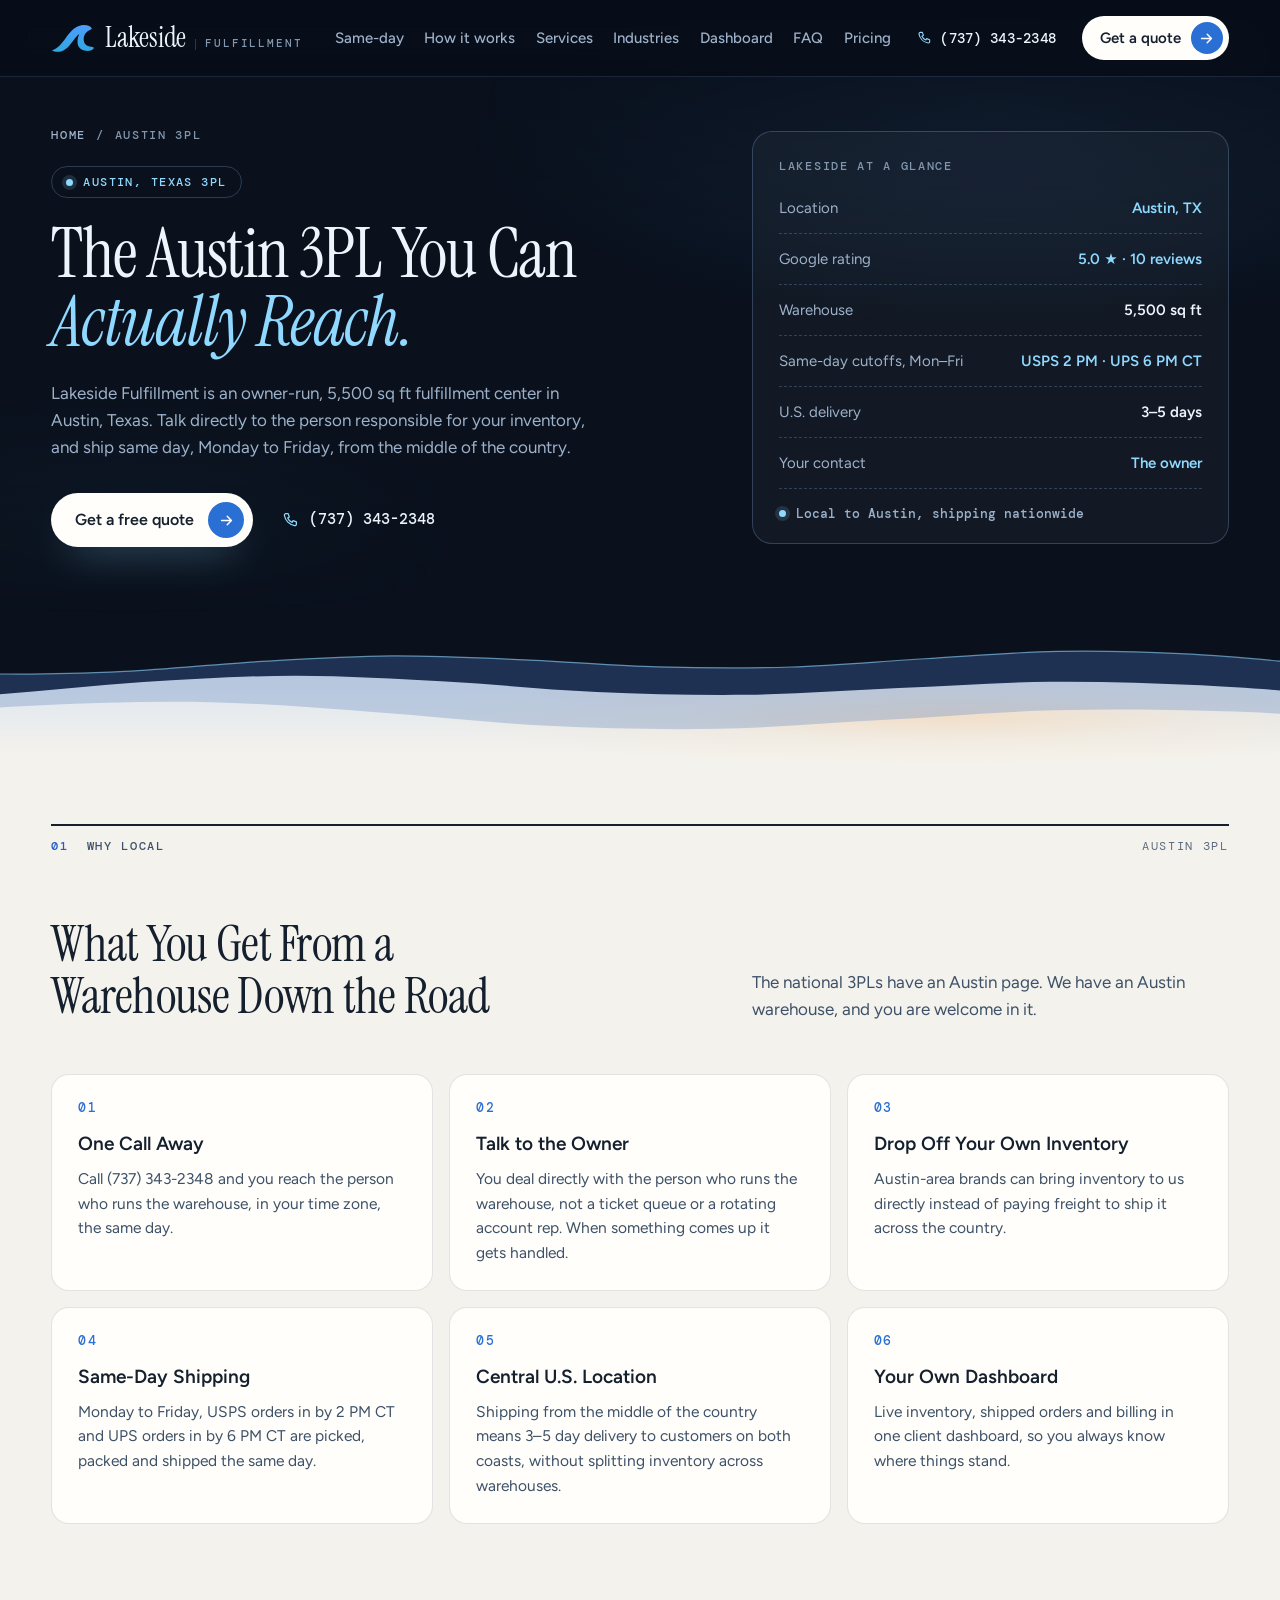
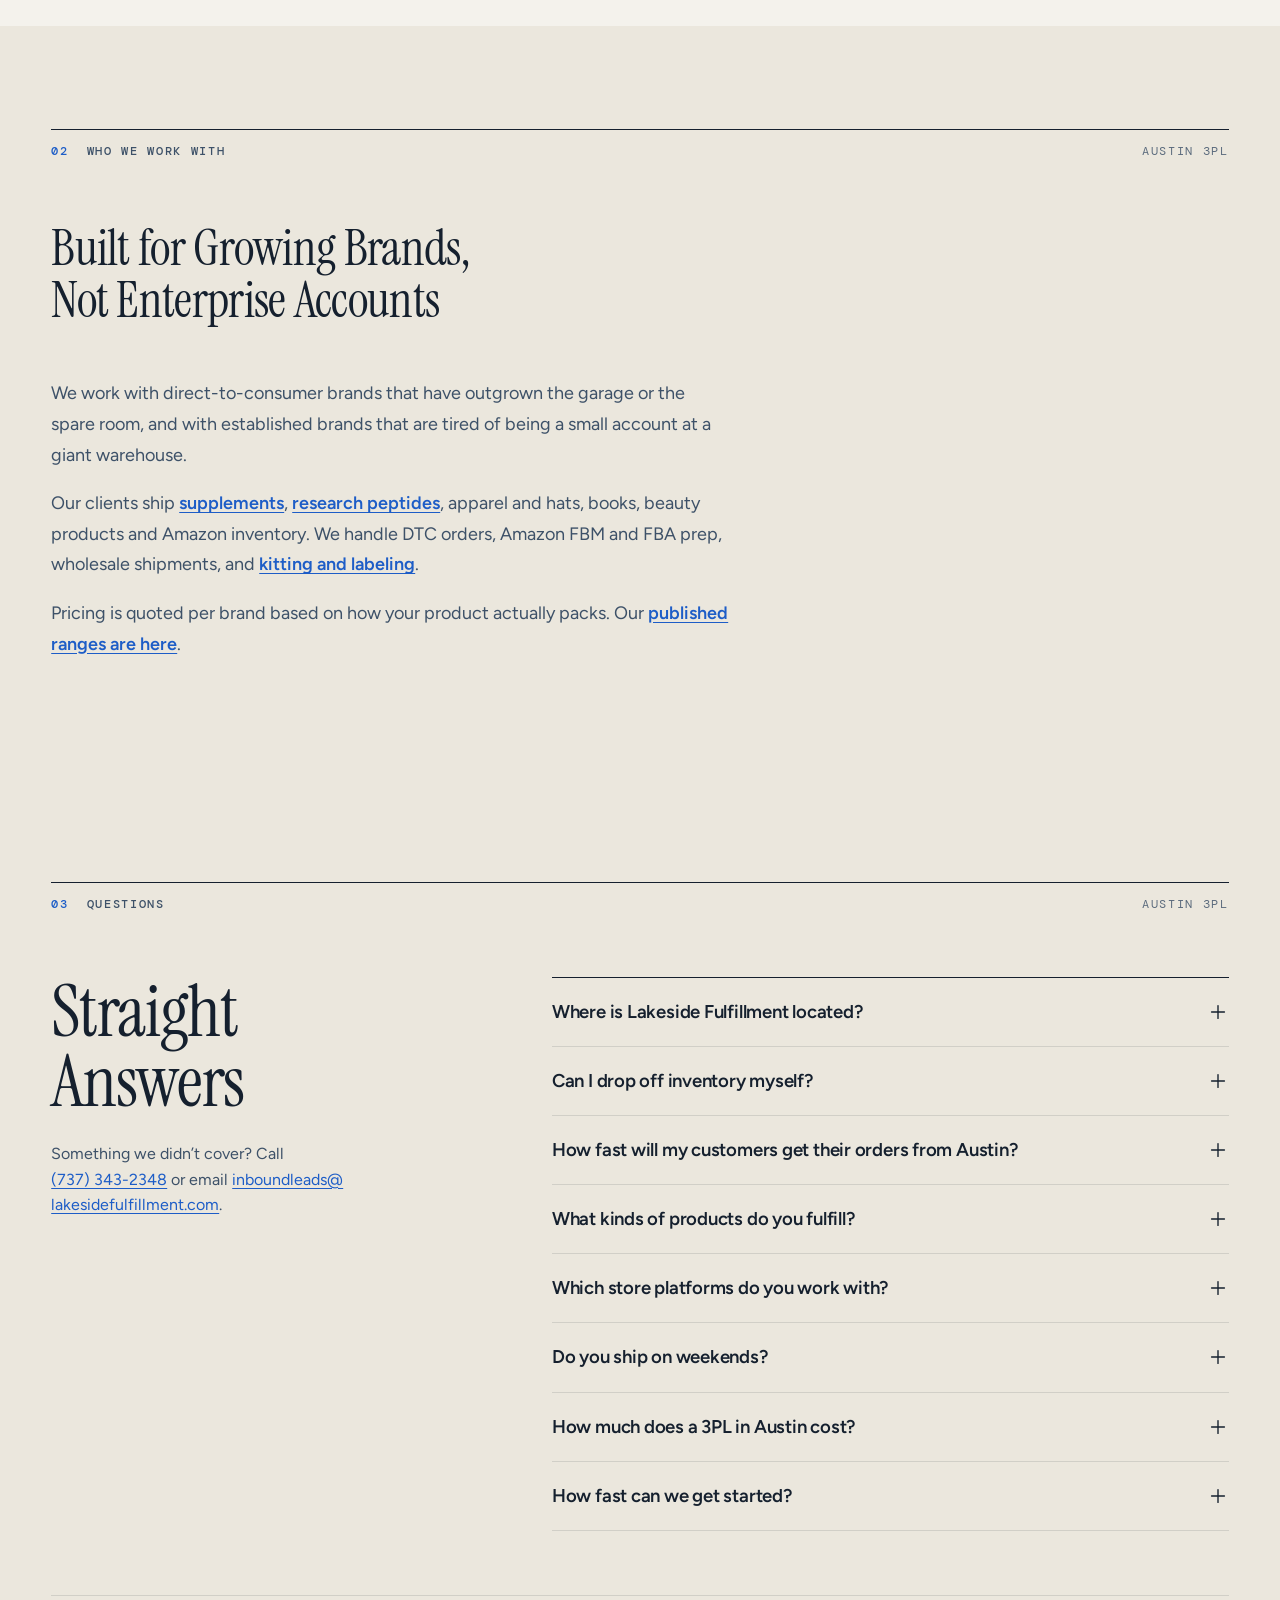
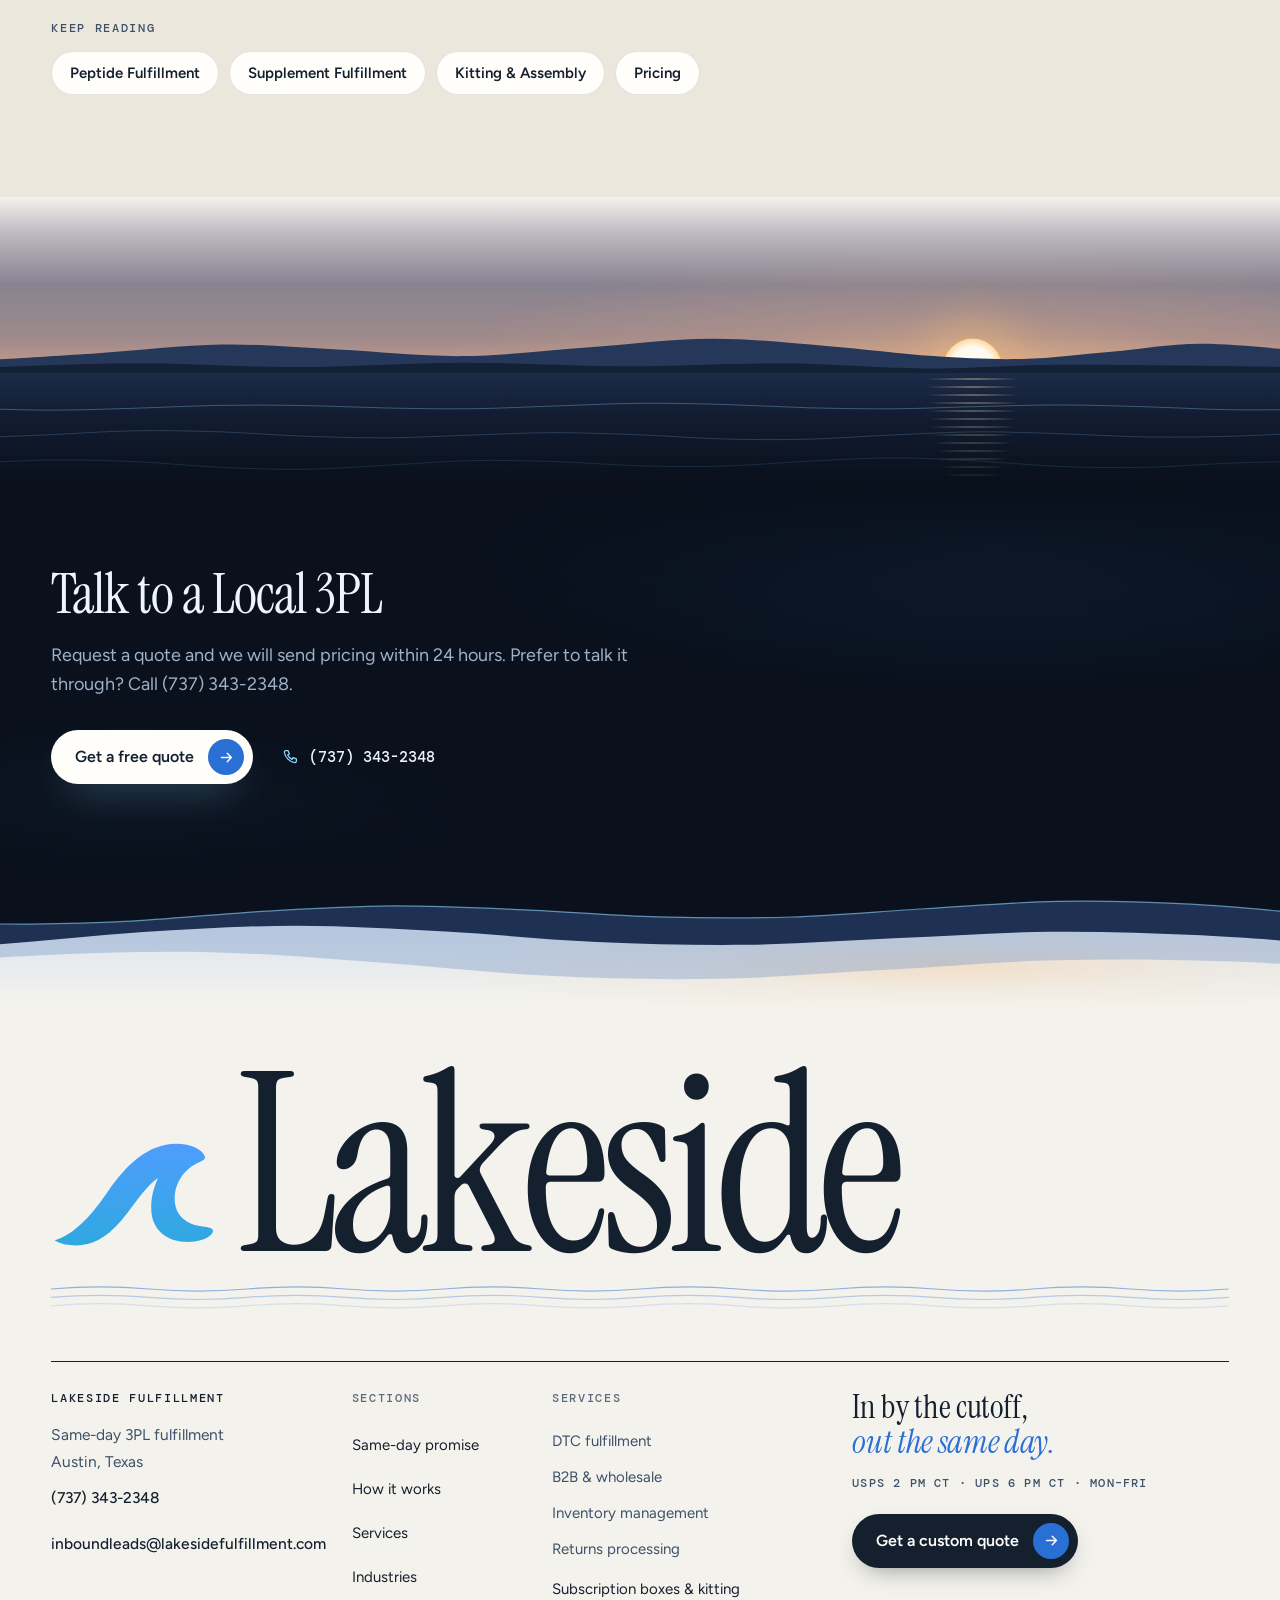
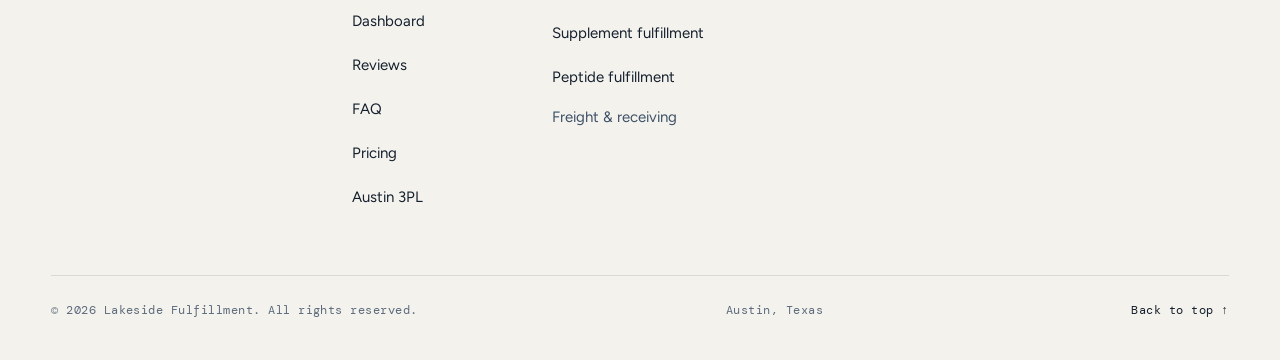
==== austin-3pl/index.html @ 2d2ac191 "Copy: answer-first FAQs, entity sentences and three truth fixes Homepage (neutral): - hero lede name" ====
<!DOCTYPE html>
<html lang="en" class="on-night">
<head>
<meta charset="utf-8">
<meta name="viewport" content="width=device-width, initial-scale=1, viewport-fit=cover">
<title>Austin 3PL & Fulfillment Center | Lakeside Fulfillment, Austin TX</title>
<meta name="description" content="Lakeside Fulfillment is an owner-run 3PL and fulfillment center in Austin, Texas. Same-day shipping, 3-5 day U.S. delivery, and a direct line to the person running your account.">
<link rel="canonical" href="https://lakesidefulfillment.com/austin-3pl/">
<meta name="theme-color" content="#0a111d">
<link rel="icon" type="image/png" sizes="64x64" href="/assets/lakeside-wave-64.png">
<link rel="icon" type="image/png" sizes="192x192" href="/assets/lakeside-wave-192.png">
<link rel="apple-touch-icon" href="/assets/lakeside-wave-192.png">
<meta property="og:type" content="website">
<meta property="og:site_name" content="Lakeside Fulfillment">
<meta property="og:title" content="Austin 3PL & Fulfillment Center | Lakeside Fulfillment, Austin TX">
<meta property="og:description" content="Lakeside Fulfillment is an owner-run 3PL and fulfillment center in Austin, Texas. Same-day shipping, 3-5 day U.S. delivery, and a direct line to the person running your account.">
<meta property="og:url" content="https://lakesidefulfillment.com/austin-3pl/">
<meta property="og:image" content="https://lakesidefulfillment.com/assets/lakeside-wave-512.png">
<script type="application/ld+json">[{"@context": "https://schema.org", "@type": "Service", "name": "The Austin 3PL You Can Actually Reach.", "serviceType": "Third-party logistics and e-commerce order fulfillment", "description": "Lakeside Fulfillment is an owner-run 3PL and fulfillment center in Austin, Texas. Same-day shipping, 3-5 day U.S. delivery, and a direct line to the person running your account.", "url": "https://lakesidefulfillment.com/austin-3pl/", "areaServed": {"@type": "Country", "name": "United States"}, "provider": {"@type": "Organization", "name": "Lakeside Fulfillment", "url": "https://lakesidefulfillment.com/", "telephone": "+1-737-343-2348", "address": {"@type": "PostalAddress", "streetAddress": "3100 Scott Dr, STE 201", "addressLocality": "Austin", "addressRegion": "TX", "postalCode": "78734", "addressCountry": "US"}}}, {"@context": "https://schema.org", "@type": "FAQPage", "mainEntity": [{"@type": "Question", "name": "Where is Lakeside Fulfillment located?", "acceptedAnswer": {"@type": "Answer", "text": "Our fulfillment center is at 3100 Scott Dr, STE 201, Austin, TX 78734. Call (737) 343-2348 or request a quote to get started."}}, {"@type": "Question", "name": "Can I drop off inventory myself?", "acceptedAnswer": {"@type": "Answer", "text": "Yes. Local brands can deliver inventory directly to the warehouse by appointment."}}, {"@type": "Question", "name": "How fast will my customers get their orders from Austin?", "acceptedAnswer": {"@type": "Answer", "text": "Most U.S. addresses receive them in 3 to 5 days. Orders ship the same day, Monday to Friday, when they are in by the carrier cutoff: 2 PM CT for USPS, 6 PM CT for UPS. Later and weekend orders ship the next business day."}}, {"@type": "Question", "name": "What kinds of products do you fulfill?", "acceptedAnswer": {"@type": "Answer", "text": "Supplements, research peptides, apparel and accessories, books, beauty and personal care, pet products, home goods and more."}}, {"@type": "Question", "name": "Which store platforms do you work with?", "acceptedAnswer": {"@type": "Answer", "text": "Orders reach us through ShipStation, which connects to Shopify, WooCommerce and most other carts."}}, {"@type": "Question", "name": "Do you ship on weekends?", "acceptedAnswer": {"@type": "Answer", "text": "No. We ship Monday to Friday. Orders placed on Saturday or Sunday ship the next business day."}}, {"@type": "Question", "name": "How much does a 3PL in Austin cost?", "acceptedAnswer": {"@type": "Answer", "text": "Pick and pack at Lakeside starts at $1.50 per order and storage is $45.00 per pallet per month. Where you land depends on the size and weight of your product. Our pick-and-pack, storage and receiving ranges are published on the pricing page."}}, {"@type": "Question", "name": "How fast can we get started?", "acceptedAnswer": {"@type": "Answer", "text": "Request a quote and we will send pricing within 24 hours, with no commitment. Onboarding can be done in as little as two weeks."}}]}, {"@context": "https://schema.org", "@type": "BreadcrumbList", "itemListElement": [{"@type": "ListItem", "position": 1, "name": "Home", "item": "https://lakesidefulfillment.com/"}, {"@type": "ListItem", "position": 2, "name": "Austin 3PL", "item": "https://lakesidefulfillment.com/austin-3pl/"}]}]</script>
<!-- Google tag (gtag.js): GA4 G-BYE6PHLJ33 (Nick, 11-12), on every page -->
<script async src="https://www.googletagmanager.com/gtag/js?id=G-BYE6PHLJ33"></script>
<script>
  window.dataLayer = window.dataLayer || [];
  function gtag(){dataLayer.push(arguments);}
  gtag('js', new Date());
  gtag('config', 'G-BYE6PHLJ33');
</script>
<link rel="preconnect" href="https://fonts.googleapis.com">
<link rel="preconnect" href="https://fonts.gstatic.com" crossorigin>
<link rel="stylesheet" href="https://fonts.googleapis.com/css2?family=DM+Mono:wght@400;500&family=Figtree:wght@400;500;600;700&family=Instrument+Serif:ital@0;1&display=swap">
<link rel="stylesheet" href="/assets/site.css">
</head>
<body class="subpage lp">
<a class="skip" href="#main">Skip to content</a>

<svg class="sprite" aria-hidden="true" focusable="false" width="0" height="0">
  <defs>
    <linearGradient id="wave-g" x1="0" y1="0" x2="0" y2="1"><stop offset="0" stop-color="#4f9dfd"/><stop offset="1" stop-color="#2fa8e0"/></linearGradient>
    <symbol id="wave" viewBox="72 134 370 242"><path fill="url(#wave-g)" d="M80 357C128 342 166 296 200 246C242 186 288 143 350 142C385 142 408 155 414 170C416 176 410 180 402 183C372 195 348 225 347 262C346 300 372 322 410 326C425 328 434 330 432 338C426 352 398 362 368 360C325 357 296 330 295 288C294 262 300 240 310 218C292 230 272 255 250 285C215 333 180 368 128 368C108 368 92 364 80 357Z"/></symbol>
    <symbol id="i-arrow" viewBox="0 0 24 24"><path d="M5 12h14M13 6l6 6-6 6"/></symbol>
    <symbol id="i-ext" viewBox="0 0 24 24"><path d="M7 17 17 7M9 7h8v8"/></symbol>
    <symbol id="i-phone" viewBox="0 0 24 24"><path d="M6.5 3.5h3l1.6 4.4-2.2 1.4a11 11 0 0 0 5.8 5.8l1.4-2.2 4.4 1.6v3a2 2 0 0 1-2.2 2A16.5 16.5 0 0 1 4.5 5.7a2 2 0 0 1 2-2.2z"/></symbol>
    <symbol id="i-mail" viewBox="0 0 24 24"><rect x="3.5" y="5.5" width="17" height="13" rx="2"/><path d="m4 7 8 6 8-6"/></symbol>
    <symbol id="i-check" viewBox="0 0 24 24"><path d="m5 12.5 4.2 4.2L19 7"/></symbol>
    <symbol id="i-plus" viewBox="0 0 24 24"><path d="M12 5v14M5 12h14"/></symbol>
    <symbol id="i-menu" viewBox="0 0 24 24"><path d="M4 9h16M4 15h16"/></symbol>
    <symbol id="i-close" viewBox="0 0 24 24"><path d="M6 6l12 12M18 6 6 18"/></symbol>
    <symbol id="i-receive" viewBox="0 0 32 32"><path d="M16 4v13M11 12l5 5 5-5M5 17v9h22v-9M5 21h6l1.5 2h7l1.5-2h6"/></symbol>
    <symbol id="i-store" viewBox="0 0 32 32"><path d="M5 4v24M27 4v24M5 11h22M5 19h22M5 27h22M8 7h6v4H8zM17 14h7v5h-7zM9 22h5v5H9z"/></symbol>
    <symbol id="i-pack" viewBox="0 0 32 32"><path d="M4 10 16 5l12 5-12 5zM4 10v12l12 6 12-6V10M16 15v13M10 7.5l12 5v4"/></symbol>
    <symbol id="i-truck" viewBox="0 0 32 32"><path d="M3 8h16v14H3zM19 12h5l4 5v5h-9M7 25.5a2.5 2.5 0 1 0 0-.01M22 25.5a2.5 2.5 0 1 0 0-.01"/></symbol>
    <symbol id="i-track" viewBox="0 0 32 32"><path d="M4 5v22h24M8 20l5-6 4 4 7-9"/><circle cx="24" cy="9" r="1.6"/></symbol>
    <symbol id="c-bottle" viewBox="0 0 24 24"><path d="M7.5 2.5h9v3.5h-9zM6.5 6h11v13.5a2 2 0 0 1-2 2h-7a2 2 0 0 1-2-2zM6.5 10.5h11v6h-11"/></symbol>
    <symbol id="c-beauty" viewBox="0 0 24 24"><path d="M10.5 2.5h3v4h-3zM9 6.5h6l1 3v10.5a1.5 1.5 0 0 1-1.5 1.5h-5A1.5 1.5 0 0 1 8 20V9.5zM8 13h8"/></symbol>
    <symbol id="c-food" viewBox="0 0 24 24"><path d="M6 6h12l-1.4 14a1.5 1.5 0 0 1-1.5 1.4H8.9a1.5 1.5 0 0 1-1.5-1.4zM6.4 10h11.2M9 2.5c0 1.2 1 1.3 1 2.5M13 2.5c0 1.2 1 1.3 1 2.5"/></symbol>
    <symbol id="c-apparel" viewBox="0 0 24 24"><path d="M9 3.5 3.5 6.5l2 4 2.5-1.2V20.5h8V9.3l2.5 1.2 2-4L15 3.5a3 3 0 0 1-6 0z"/></symbol>
    <symbol id="c-pet" viewBox="0 0 24 24"><path d="M8 16.5c0-2.4 1.8-4.5 4-4.5s4 2.1 4 4.5-1.8 4-4 4-4-1.6-4-4z"/><circle cx="5.5" cy="11" r="1.8"/><circle cx="9.2" cy="6.5" r="1.8"/><circle cx="14.8" cy="6.5" r="1.8"/><circle cx="18.5" cy="11" r="1.8"/></symbol>
    <symbol id="c-other" viewBox="0 0 24 24"><path d="m12 3 8.5 4.5v9L12 21l-8.5-4.5v-9zM3.5 7.5 12 12l8.5-4.5M12 12v9"/></symbol>
    <symbol id="i-snow" viewBox="0 0 24 24"><path d="M12 3v18M4.2 7.5l15.6 9M4.2 16.5l15.6-9M9.5 4.5 12 6l2.5-1.5M9.5 19.5 12 18l2.5 1.5"/></symbol>
  </defs>
</svg>

<header class="hdr" id="hdr">
  <div class="wrap hdr-in">
    <a class="brand" href="/" aria-label="Lakeside Fulfillment — home">
      <svg class="mark" width="44" height="29" aria-hidden="true"><use href="#wave"/></svg>
      <span class="wm"><span class="wm-1">Lakeside</span><span class="wm-2">Fulfillment</span></span>
    </a>
    <nav class="nav" aria-label="Primary">
      <ul>
        <li><a href="/#promise">Same-day</a></li>
        <li><a href="/#how">How it works</a></li>
        <li><a href="/#services">Services</a></li>
        <li><a href="/#industries">Industries</a></li>
        <li><a href="/#visibility">Dashboard</a></li>
        <li><a href="/#faq">FAQ</a></li>
        <li><a href="/pricing/">Pricing</a></li>
      </ul>
    </nav>
    <a class="hdr-tel" href="tel:+17373432348"><svg class="ic" aria-hidden="true"><use href="#i-phone"/></svg>(737) 343-2348</a>
    <a class="btn btn-ink btn-sm hdr-cta" href="/quote/?from=austin-3pl">Get a quote<span class="chip" aria-hidden="true"><svg class="ic"><use href="#i-arrow"/></svg></span></a>
    <a class="menu-btn" id="menu-btn" href="#site-map" aria-controls="sheet" aria-expanded="false"><span>Menu</span><svg class="ic" aria-hidden="true"><use href="#i-menu"/></svg></a>
  </div>
</header>

<div class="sheet" id="sheet" role="dialog" aria-modal="true" aria-label="Site menu" hidden>
  <div class="sheet-top">
    <a class="brand" href="/" data-close><svg class="mark" width="44" height="29" aria-hidden="true"><use href="#wave"/></svg><span class="wm"><span class="wm-1">Lakeside</span><span class="wm-2">Fulfillment</span></span></a>
    <button class="sheet-x" type="button" data-close aria-label="Close menu"><svg class="ic" aria-hidden="true"><use href="#i-close"/></svg></button>
  </div>
  <nav aria-label="Menu">
  <ol class="sheet-nav">
    <li style="--i:0"><a href="/#promise" data-close><span>01</span>Same-day promise</a></li>
    <li style="--i:1"><a href="/#how" data-close><span>02</span>How it works</a></li>
    <li style="--i:2"><a href="/#services" data-close><span>03</span>Services</a></li>
    <li style="--i:3"><a href="/#industries" data-close><span>04</span>Industries</a></li>
    <li style="--i:4"><a href="/#visibility" data-close><span>05</span>Dashboard</a></li>
    <li style="--i:5"><a href="/#reviews" data-close><span>06</span>Reviews</a></li>
    <li style="--i:6"><a href="/#faq" data-close><span>07</span>FAQ</a></li>
    <li style="--i:7"><a href="/pricing/" data-close><span>08</span>Pricing</a></li>
  </ol>
  </nav>
  <div class="sheet-foot">
    <a class="btn btn-ink btn-block" href="/quote/?from=austin-3pl" data-close>Get a custom quote<span class="chip" aria-hidden="true"><svg class="ic"><use href="#i-arrow"/></svg></span></a>
    <div class="sheet-contact">
      <a href="tel:+17373432348"><svg class="ic" aria-hidden="true"><use href="#i-phone"/></svg>(737) 343-2348</a>
      <a href="mailto:inboundleads@lakesidefulfillment.com"><svg class="ic" aria-hidden="true"><use href="#i-mail"/></svg><span>inboundleads@<wbr>lakesidefulfillment.com</span></a>
    </div>
    <p class="mono-s">Same-day 3PL · Austin, Texas</p>
  </div>
</div>

<main id="main">

<section class="night lp-hero" aria-labelledby="lp-h">
  <div class="wrap lp-hero-in">
    <div class="lp-hero-copy">
      <nav class="lp-crumbs" aria-label="Breadcrumb"><a href="/">Home</a><span aria-hidden="true">/</span><span aria-current="page">Austin 3PL</span></nav>
      <p class="lp-badge">Austin, Texas 3PL</p>
      <h1 id="lp-h" class="display lp-h">The Austin 3PL You Can<br><em>Actually Reach.</em></h1>
      <p class="lp-sub">Lakeside Fulfillment is an owner-run, 5,500 sq ft fulfillment center in Austin, Texas. Talk directly to the person responsible for your inventory, and ship same day, Monday to Friday, from the middle of the country.</p>
      <div class="lp-actions"><a class="btn btn-ice" href="/quote/?from=austin-3pl">Get a free quote<span class="chip" aria-hidden="true"><svg class="ic"><use href="#i-arrow"/></svg></span></a><a class="lp-call" href="tel:+17373432348"><svg class="ic" aria-hidden="true"><use href="#i-phone"/></svg>(737) 343-2348</a></div>
    </div>
    <aside class="lp-board" aria-label="Lakeside at a glance">
      <p class="lp-board-k">Lakeside at a glance</p>
      <dl>
        <div class="lp-row"><dt>Location</dt><dd class="sky">Austin, TX</dd></div>
        <div class="lp-row"><dt>Google rating</dt><dd class="green">5.0 &#9733; &middot; 10 reviews</dd></div>
        <div class="lp-row"><dt>Warehouse</dt><dd>5,500 sq ft</dd></div>
        <div class="lp-row"><dt>Same-day cutoffs, Mon&ndash;Fri</dt><dd class="green"><span class="nowrap">USPS 2 PM</span> &middot; <span class="nowrap">UPS 6 PM CT</span></dd></div>
        <div class="lp-row"><dt>U.S. delivery</dt><dd>3&ndash;5 days</dd></div>
        <div class="lp-row"><dt>Your contact</dt><dd class="green">The owner</dd></div>
      </dl>
      <p class="lp-board-f"><span class="lp-dot" aria-hidden="true"></span>Local to Austin, shipping nationwide</p>
    </aside>
  </div>
</section>

<!-- dawn: night into day -->
<div class="sky dawn" data-edge=".5" aria-hidden="true" data-play><div class="d-light"></div><div class="d-glow"></div><svg class="d-waves" viewBox="0 0 1440 120" preserveAspectRatio="none" aria-hidden="true" focusable="false"><g class="w3"><path class="w-drift" d="M-160 88.9C-128.3 86.9 -33.3 79.5 30 76.9C93.3 74.4 156.7 72.5 220 73.8C283.3 75 346.7 80.3 410 84.4C473.3 88.5 536.7 95.5 600 98.4C663.3 101.2 726.7 102.6 790 101.5C853.3 100.5 916.7 95.3 980 92.1C1043.3 88.9 1106.7 83.7 1170 82.2C1233.3 80.7 1296.7 81.5 1360 83.2C1423.3 84.9 1518.3 90.9 1550 92.4L1550 -20H-160Z"/></g><g class="w2"><path class="w-drift" d="M-160 77C-131.7 75.9 -46.7 73.8 10 70.5C66.7 67.2 123.3 60.5 180 57.2C236.7 53.9 293.3 50.7 350 50.6C406.7 50.5 463.3 53.9 520 56.7C576.7 59.6 633.3 65.2 690 67.5C746.7 69.8 803.3 71.1 860 70.5C916.7 69.8 973.3 65.8 1030 63.5C1086.7 61.2 1143.3 57.4 1200 56.9C1256.7 56.4 1313.3 58.1 1370 60.6C1426.7 63.1 1511.7 69.9 1540 71.8L1540 -20H-160Z"/></g><g class="w1"><path d="M-160 43.1C-135 44.6 -60 50.9 -10 51.9C40 53 90 51.5 140 49.4C190 47.3 240 42 290 39.3C340 36.6 390 33.7 440 33.3C490 33 540 35.4 590 37.3C640 39.1 690 43.4 740 44.6C790 45.9 840 46.2 890 44.8C940 43.4 990 38.9 1040 36.2C1090 33.5 1140 29.3 1190 28.5C1240 27.7 1290 29 1340 31.4C1390 33.8 1465 41 1490 43L1490 -20H-160Z"/><path class="w-foam" d="M-160 43.1C-135 44.6 -60 50.9 -10 51.9C40 53 90 51.5 140 49.4C190 47.3 240 42 290 39.3C340 36.6 390 33.7 440 33.3C490 33 540 35.4 590 37.3C640 39.1 690 43.4 740 44.6C790 45.9 840 46.2 890 44.8C940 43.4 990 38.9 1040 36.2C1090 33.5 1140 29.3 1190 28.5C1240 27.7 1290 29 1340 31.4C1390 33.8 1465 41 1490 43"/></g></svg></div>

<section class="sec lp-sec" aria-labelledby="lp-s1">
  <div class="wrap">
    <div class="runhead"><span>01</span><span>Why Local</span><span class="rh-r">Austin 3PL</span></div>
    <div class="lp-head"><h2 id="lp-s1" class="lp-title">What You Get From a Warehouse Down the Road</h2><p class="lp-lede">The national 3PLs have an Austin page. We have an Austin warehouse, and you are welcome in it.</p></div>
    <ul class="lp-cards"><li class="lp-card"><span class="lp-n">01</span><h3>One Call Away</h3><p>Call (737) 343-2348 and you reach the person who runs the warehouse, in your time zone, the same day.</p></li><li class="lp-card"><span class="lp-n">02</span><h3>Talk to the Owner</h3><p>You deal directly with the person who runs the warehouse, not a ticket queue or a rotating account rep. When something comes up it gets handled.</p></li><li class="lp-card"><span class="lp-n">03</span><h3>Drop Off Your Own Inventory</h3><p>Austin-area brands can bring inventory to us directly instead of paying freight to ship it across the country.</p></li><li class="lp-card"><span class="lp-n">04</span><h3>Same-Day Shipping</h3><p>Monday to Friday, USPS orders in by 2 PM CT and UPS orders in by 6 PM CT are picked, packed and shipped the same day.</p></li><li class="lp-card"><span class="lp-n">05</span><h3>Central U.S. Location</h3><p>Shipping from the middle of the country means 3&ndash;5 day delivery to customers on both coasts, without splitting inventory across warehouses.</p></li><li class="lp-card"><span class="lp-n">06</span><h3>Your Own Dashboard</h3><p>Live inventory, shipped orders and billing in one client dashboard, so you always know where things stand.</p></li></ul>
  </div>
</section>

<section class="sec lp-sec alt" aria-labelledby="lp-s2">
  <div class="wrap">
    <div class="runhead"><span>02</span><span>Who We Work With</span><span class="rh-r">Austin 3PL</span></div>
    <div class="lp-head"><h2 id="lp-s2" class="lp-title">Built for Growing Brands, Not Enterprise Accounts</h2></div>
    <div class="lp-prose"><p>We work with direct-to-consumer brands that have outgrown the garage or the spare room, and with established brands that are tired of being a small account at a giant warehouse.</p><p>Our clients ship <a href="/supplement-fulfillment/">supplements</a>, <a href="/peptide-fulfillment/">research peptides</a>, apparel and hats, books, beauty products and Amazon inventory. We handle DTC orders, Amazon FBM and FBA prep, wholesale shipments, and <a href="/kitting-assembly/">kitting and labeling</a>.</p><p>Pricing is quoted per brand based on how your product actually packs. Our <a href="/pricing/">published ranges are here</a>.</p></div>
  </div>
</section>

<section class="sec lp-sec alt faq" aria-labelledby="lp-s3">
  <div class="wrap">
    <div class="runhead"><span>03</span><span>Questions</span><span class="rh-r">Austin 3PL</span></div>
    <div class="faq-grid">
      <div class="faq-head">
        <h2 id="lp-s3" class="display">Straight Answers</h2>
        <p>Something we didn’t cover? Call <a href="tel:+17373432348">(737) 343-2348</a> or email <a href="mailto:inboundleads@lakesidefulfillment.com">inboundleads@<wbr>lakesidefulfillment.com</a>.</p>
      </div>
      <div class="qa">
        <details><summary><span>Where is Lakeside Fulfillment located?</span><svg class="ic pm" aria-hidden="true"><use href="#i-plus"/></svg></summary><div class="ans"><p>Our fulfillment center is at 3100 Scott Dr, STE 201, Austin, TX 78734. Call (737) 343-2348 or request a quote to get started.</p></div></details>
        <details><summary><span>Can I drop off inventory myself?</span><svg class="ic pm" aria-hidden="true"><use href="#i-plus"/></svg></summary><div class="ans"><p>Yes. Local brands can deliver inventory directly to the warehouse by appointment.</p></div></details>
        <details><summary><span>How fast will my customers get their orders from Austin?</span><svg class="ic pm" aria-hidden="true"><use href="#i-plus"/></svg></summary><div class="ans"><p>Most U.S. addresses receive them in 3 to 5 days. Orders ship the same day, Monday to Friday, when they are in by the carrier cutoff: 2 PM CT for USPS, 6 PM CT for UPS. Later and weekend orders ship the next business day.</p></div></details>
        <details><summary><span>What kinds of products do you fulfill?</span><svg class="ic pm" aria-hidden="true"><use href="#i-plus"/></svg></summary><div class="ans"><p>Supplements, research peptides, apparel and accessories, books, beauty and personal care, pet products, home goods and more.</p></div></details>
        <details><summary><span>Which store platforms do you work with?</span><svg class="ic pm" aria-hidden="true"><use href="#i-plus"/></svg></summary><div class="ans"><p>Orders reach us through ShipStation, which connects to Shopify, WooCommerce and most other carts.</p></div></details>
        <details><summary><span>Do you ship on weekends?</span><svg class="ic pm" aria-hidden="true"><use href="#i-plus"/></svg></summary><div class="ans"><p>No. We ship Monday to Friday. Orders placed on Saturday or Sunday ship the next business day.</p></div></details>
        <details><summary><span>How much does a 3PL in Austin cost?</span><svg class="ic pm" aria-hidden="true"><use href="#i-plus"/></svg></summary><div class="ans"><p>Pick and pack at Lakeside starts at $1.50 per order and storage is $45.00 per pallet per month. Where you land depends on the size and weight of your product. Our pick-and-pack, storage and receiving ranges are published on the <a href="/pricing/">pricing page</a>.</p></div></details>
        <details><summary><span>How fast can we get started?</span><svg class="ic pm" aria-hidden="true"><use href="#i-plus"/></svg></summary><div class="ans"><p>Request a quote and we will send pricing within 24 hours, with no commitment. Onboarding can be done in as little as two weeks.</p></div></details>
      </div>
    </div>
    <div class="lp-related"><p>Keep reading</p><ul><li><a href="/peptide-fulfillment/">Peptide Fulfillment</a></li><li><a href="/supplement-fulfillment/">Supplement Fulfillment</a></li><li><a href="/kitting-assembly/">Kitting & Assembly</a></li><li><a href="/pricing/">Pricing</a></li></ul></div>
  </div>
</section>

<!-- dusk: day into night -->
<div class="sky dusk" data-edge=".1" aria-hidden="true" data-play><div class="s-sky"></div><div class="s-dark"></div><div class="s-glow"></div><svg class="s-stars" viewBox="0 0 1440 200" preserveAspectRatio="xMidYMid slice" aria-hidden="true" focusable="false"><circle cx="20.1" cy="142.7" r="0.9"/><circle class="st-tw" cx="314.8" cy="107.5" r="1.2"/><circle cx="481" cy="111.6" r="1.4"/><circle class="st-tw" cx="780" cy="99.6" r="1.3"/><circle cx="1163.5" cy="31.7" r="1"/><circle class="st-tw" cx="1011.1" cy="102" r="0.7"/><circle cx="977.5" cy="63.9" r="1.6"/><circle class="st-tw" cx="1150.4" cy="17.8" r="1.2"/><circle cx="1312.4" cy="100.3" r="1.3"/><circle class="st-tw" cx="828.4" cy="141.1" r="1.6"/><circle cx="541.1" cy="44.2" r="1.5"/><circle class="st-tw" cx="485.2" cy="21" r="0.9"/><circle cx="619.9" cy="38.7" r="1.6"/><circle class="st-tw" cx="800.3" cy="107.5" r="1.6"/><circle cx="102.1" cy="35.8" r="1.2"/><circle class="st-tw" cx="732.3" cy="56.8" r="0.8"/><circle cx="1292.6" cy="11.4" r="1"/><circle class="st-tw" cx="501.8" cy="96.2" r="1.6"/><circle cx="740.8" cy="22.5" r="1"/><circle class="st-tw" cx="417" cy="48.4" r="1.1"/><circle cx="485.6" cy="74" r="1.3"/><circle class="st-tw" cx="346.5" cy="140" r="1.1"/><circle cx="1228.2" cy="91.1" r="1.3"/><circle class="st-tw" cx="742.7" cy="69.7" r="1.4"/><circle cx="1335.4" cy="53.1" r="1.4"/><circle class="st-tw" cx="371.6" cy="83" r="1"/><circle cx="482.8" cy="52.3" r="1.5"/><circle class="st-tw" cx="1248.6" cy="16.6" r="1.5"/><circle cx="128.8" cy="54.6" r="0.8"/><circle class="st-tw" cx="129" cy="157.3" r="0.8"/><circle cx="905.3" cy="20.1" r="1.1"/><circle class="st-tw" cx="850.1" cy="19.4" r="1.6"/><circle cx="1258.4" cy="137" r="1.6"/><circle class="st-tw" cx="1290.9" cy="113.2" r="0.9"/></svg><div class="s-sun"></div><svg class="s-hills" viewBox="0 0 1440 60" preserveAspectRatio="none" aria-hidden="true" focusable="false"><path class="s-far" d="M-20 42C1.7 40.3 65 35.7 110 32C155 28.3 205 20.8 250 20C295 19.2 335 24.3 380 27C425 29.7 473.3 36.5 520 36C566.7 35.5 613.3 28 660 24C706.7 20 755 12.3 800 12C845 11.7 888.3 18 930 22C971.7 26 1013.3 33 1050 36C1086.7 39 1116.7 41 1150 40C1183.3 39 1216.7 33.5 1250 30C1283.3 26.5 1315 19.3 1350 19C1385 18.7 1441.7 26.5 1460 28L1460 61H-20Z"/><path class="s-near" d="M-20 52C8.3 51 91.7 46.2 150 46C208.3 45.8 268.3 51.2 330 51C391.7 50.8 458.3 45.2 520 45C581.7 44.8 640 49.8 700 50C760 50.2 823.3 45.5 880 46C936.7 46.5 986.7 52.7 1040 53C1093.3 53.3 1130 48.3 1200 48C1270 47.7 1416.7 50.5 1460 51L1460 61H-20Z"/></svg><div class="s-lake"></div><div class="s-ref"></div><svg class="s-rips" viewBox="0 0 1440 100" preserveAspectRatio="none" aria-hidden="true" focusable="false"><path class="s-rip" d="M-40 15.6C-24.2 16 23.3 18 55 18.1C86.7 18.1 118.3 16.9 150 15.9C181.7 15 213.3 13 245 12.4C276.7 11.9 308.3 12 340 12.5C371.7 13 403.3 14.9 435 15.5C466.7 16.2 498.3 16.8 530 16.4C561.7 16 593.3 14.2 625 13.1C656.7 12 688.3 10.2 720 9.9C751.7 9.6 783.3 10.4 815 11.3C846.7 12.2 878.3 14.4 910 15.3C941.7 16.1 973.3 16.7 1005 16.5C1036.7 16.2 1068.3 14.6 1100 13.8C1131.7 13 1163.3 11.8 1195 11.9C1226.7 11.9 1258.3 13.2 1290 14.1C1321.7 15.1 1353.3 17.1 1385 17.6C1416.7 18.1 1464.2 17.3 1480 17.2"/><path class="s-rip" d="M-40 51.6C-24.2 50.9 23.3 48.9 55 47.5C86.7 46 118.3 43.4 150 42.8C181.7 42.2 213.3 42.9 245 43.9C276.7 44.9 308.3 47.9 340 49.1C371.7 50.3 403.3 51.4 435 51.2C466.7 51 498.3 48.9 530 47.9C561.7 46.9 593.3 45 625 45C656.7 45 688.3 46.4 720 47.6C751.7 48.9 783.3 51.7 815 52.6C846.7 53.4 878.3 53.6 910 52.8C941.7 51.9 973.3 49.1 1005 47.7C1036.7 46.2 1068.3 44.3 1100 44C1131.7 43.8 1163.3 45.3 1195 46.3C1226.7 47.3 1258.3 49.7 1290 50.1C1321.7 50.6 1353.3 50.2 1385 49.3C1416.7 48.3 1464.2 45.4 1480 44.6"/><path class="s-rip" d="M-40 82.3C-24.2 81.5 23.3 78.1 55 77.7C86.7 77.2 118.3 78 150 79.5C181.7 80.9 213.3 84.6 245 86.2C276.7 87.7 308.3 89.2 340 88.8C371.7 88.5 403.3 85.7 435 83.9C466.7 82.2 498.3 79.1 530 78.4C561.7 77.7 593.3 78.5 625 79.6C656.7 80.6 688.3 83.7 720 84.6C751.7 85.5 783.3 85.9 815 84.9C846.7 84 878.3 80.7 910 79.1C941.7 77.4 973.3 75.1 1005 75.1C1036.7 75.1 1068.3 77.2 1100 78.9C1131.7 80.6 1163.3 84.3 1195 85.5C1226.7 86.8 1258.3 87.1 1290 86.4C1321.7 85.7 1353.3 82.6 1385 81.4C1416.7 80.1 1464.2 79.3 1480 78.9"/></svg></div>

<section class="night lp-cta" aria-labelledby="lp-cta-h">
  <div class="wrap">
    <h2 id="lp-cta-h" class="display">Talk to a Local 3PL</h2>
    <p>Request a quote and we will send pricing within 24 hours. Prefer to talk it through? Call (737) 343-2348.</p>
    <div class="lp-actions"><a class="btn btn-ice" href="/quote/?from=austin-3pl">Get a free quote<span class="chip" aria-hidden="true"><svg class="ic"><use href="#i-arrow"/></svg></span></a><a class="lp-call" href="tel:+17373432348"><svg class="ic" aria-hidden="true"><use href="#i-phone"/></svg>(737) 343-2348</a></div>
  </div>
</section>

<!-- dawn: night into day -->
<div class="sky dawn" data-edge=".5" aria-hidden="true" data-play><div class="d-light"></div><div class="d-glow"></div><svg class="d-waves" viewBox="0 0 1440 120" preserveAspectRatio="none" aria-hidden="true" focusable="false"><g class="w3"><path class="w-drift" d="M-160 88.9C-128.3 86.9 -33.3 79.5 30 76.9C93.3 74.4 156.7 72.5 220 73.8C283.3 75 346.7 80.3 410 84.4C473.3 88.5 536.7 95.5 600 98.4C663.3 101.2 726.7 102.6 790 101.5C853.3 100.5 916.7 95.3 980 92.1C1043.3 88.9 1106.7 83.7 1170 82.2C1233.3 80.7 1296.7 81.5 1360 83.2C1423.3 84.9 1518.3 90.9 1550 92.4L1550 -20H-160Z"/></g><g class="w2"><path class="w-drift" d="M-160 77C-131.7 75.9 -46.7 73.8 10 70.5C66.7 67.2 123.3 60.5 180 57.2C236.7 53.9 293.3 50.7 350 50.6C406.7 50.5 463.3 53.9 520 56.7C576.7 59.6 633.3 65.2 690 67.5C746.7 69.8 803.3 71.1 860 70.5C916.7 69.8 973.3 65.8 1030 63.5C1086.7 61.2 1143.3 57.4 1200 56.9C1256.7 56.4 1313.3 58.1 1370 60.6C1426.7 63.1 1511.7 69.9 1540 71.8L1540 -20H-160Z"/></g><g class="w1"><path d="M-160 43.1C-135 44.6 -60 50.9 -10 51.9C40 53 90 51.5 140 49.4C190 47.3 240 42 290 39.3C340 36.6 390 33.7 440 33.3C490 33 540 35.4 590 37.3C640 39.1 690 43.4 740 44.6C790 45.9 840 46.2 890 44.8C940 43.4 990 38.9 1040 36.2C1090 33.5 1140 29.3 1190 28.5C1240 27.7 1290 29 1340 31.4C1390 33.8 1465 41 1490 43L1490 -20H-160Z"/><path class="w-foam" d="M-160 43.1C-135 44.6 -60 50.9 -10 51.9C40 53 90 51.5 140 49.4C190 47.3 240 42 290 39.3C340 36.6 390 33.7 440 33.3C490 33 540 35.4 590 37.3C640 39.1 690 43.4 740 44.6C790 45.9 840 46.2 890 44.8C940 43.4 990 38.9 1040 36.2C1090 33.5 1140 29.3 1190 28.5C1240 27.7 1290 29 1340 31.4C1390 33.8 1465 41 1490 43"/></g></svg></div>

</main>
<footer class="foot" id="site-map">
  <div class="wrap">
    <div class="foot-mark" aria-hidden="true" data-fx="clip"><svg class="mark" width="160" height="105"><use href="#wave"/></svg><span><i style="--k:0">L</i><i style="--k:1">a</i><i style="--k:2">k</i><i style="--k:3">e</i><i style="--k:4">s</i><i style="--k:5">i</i><i style="--k:6">d</i><i style="--k:7">e</i></span></div>
    <svg data-play class="foot-lake" viewBox="0 0 1200 40" preserveAspectRatio="none" aria-hidden="true"><path d="M0 10Q50 4 100 10T200 10T300 10T400 10T500 10T600 10T700 10T800 10T900 10T1000 10T1100 10T1200 10"/><path d="M0 22Q50 16 100 22T200 22T300 22T400 22T500 22T600 22T700 22T800 22T900 22T1000 22T1100 22T1200 22"/><path d="M0 34Q50 28 100 34T200 34T300 34T400 34T500 34T600 34T700 34T800 34T900 34T1000 34T1100 34T1200 34"/></svg>
    <div class="foot-grid">
      <div class="f-nap">
        <h2 class="f-h">Lakeside Fulfillment</h2>
        <address>
          <span>Same-day 3PL fulfillment</span>
          <span>Austin, Texas</span>
          <a href="tel:+17373432348">(737) 343-2348</a>
          <a href="mailto:inboundleads@lakesidefulfillment.com">inboundleads@<wbr>lakesidefulfillment.com</a>
        </address>
      </div>
      <nav class="f-col" aria-label="Sections">
        <h2 class="f-h">Sections</h2>
        <ul><li><a href="/#promise">Same-day promise</a></li><li><a href="/#how">How it works</a></li><li><a href="/#services">Services</a></li><li><a href="/#industries">Industries</a></li><li><a href="/#visibility">Dashboard</a></li><li><a href="/#reviews">Reviews</a></li><li><a href="/#faq">FAQ</a></li><li><a href="/pricing/">Pricing</a></li><li><a href="/austin-3pl/">Austin 3PL</a></li></ul>
      </nav>
      <div class="f-col">
        <h2 class="f-h">Services</h2>
        <ul><li>DTC fulfillment</li><li>B2B &amp; wholesale</li><li>Inventory management</li><li>Returns processing</li><li><a href="/kitting-assembly/">Subscription boxes &amp; kitting</a></li><li><a href="/supplement-fulfillment/">Supplement fulfillment</a></li><li><a href="/peptide-fulfillment/">Peptide fulfillment</a></li><li>Freight &amp; receiving</li></ul>
      </div>
      <div class="f-cta">
        <p class="f-big">In by the cutoff, <em>out the same&nbsp;day.</em></p>
        <p class="f-cuts"><span class="nowrap">USPS <span data-cutoff="usps">2&nbsp;PM&nbsp;CT</span></span> · <span class="nowrap">UPS <span data-cutoff="ups">6&nbsp;PM&nbsp;CT</span></span> · <span class="nowrap">Mon–Fri</span></p>
        <a class="btn btn-ink" href="/quote/?from=austin-3pl">Get a custom quote<span class="chip" aria-hidden="true"><svg class="ic"><use href="#i-arrow"/></svg></span></a>
      </div>
    </div>
    <div class="foot-bot">
      <p>© 2026 Lakeside Fulfillment. All rights reserved.</p>
      <p>Austin, Texas</p>
      <a href="#main">Back to top ↑</a>
    </div>
  </div>
</footer>

<script src="/assets/page.js"></script>
</body>
</html>
---- assets/site.css ----
:root{
--paper:#f4f2ec;--paper-2:#fffefb;--paper-3:#ebe7dd;--ink:#15202e;--soft:#3d5168;--mute:#5b6b7d;
--line:rgba(21,32,46,.12);--line-2:rgba(21,32,46,.24);
--azure:#2a6fd4;--deep:#1d5dc7;--ice:#8fd8ff;--az-n:#4f9dfd;
--night:#060b14;--night-2:#0a111d;--night-3:#0d1522;--n-text:#edf4fc;--n-soft:#9db2ca;--n-mute:#8296ae;--n-line:rgba(148,197,255,.12);--n-line-2:rgba(148,197,255,.24);
--serif:"Instrument Serif","Iowan Old Style",Georgia,serif;--sans:Figtree,system-ui,-apple-system,"Segoe UI",sans-serif;--mono:"DM Mono",ui-monospace,Menlo,Consolas,monospace;
--ease:cubic-bezier(.16,1,.3,1);--pop:cubic-bezier(.22,1.25,.36,1);
--gut:clamp(16px,4vw,56px);--max:1320px;--hdr:76px;
}
*,*::before,*::after{box-sizing:border-box}
html{-webkit-text-size-adjust:100%;scroll-padding-top:72px}
body{margin:0;background:var(--paper);color:var(--ink);font:400 17px/1.6 var(--sans);-webkit-font-smoothing:antialiased;text-rendering:optimizeLegibility;overflow-x:clip}
img,svg{display:block;max-width:100%}
h1,h2,h3,p,ol,ul,dl,dd,figure,blockquote{margin:0}
ol,ul{padding:0;list-style:none}
a{color:inherit}
button{font:inherit;color:inherit}
::selection{background:#cfe0fb;color:var(--ink)}
:focus-visible{outline:2px solid var(--azure);outline-offset:3px;border-radius:6px}
.night :focus-visible{outline-color:var(--ice)}
.sprite{position:absolute;width:0;height:0;overflow:hidden}
.sr{position:absolute!important;width:1px;height:1px;padding:0;margin:-1px;overflow:hidden;clip:rect(0 0 0 0);white-space:nowrap;border:0}
.skip{position:absolute;left:12px;top:-60px;z-index:100;background:var(--ink);color:#fff;padding:12px 16px;border-radius:10px;text-decoration:none;font-weight:600}
.skip:focus{top:12px}
.wrap{width:min(100% - 2*var(--gut),var(--max));margin-inline:auto}
.ic{width:18px;height:18px;fill:none;stroke:currentColor;stroke-width:1.7;stroke-linecap:round;stroke-linejoin:round;flex:none}
.nowrap{white-space:nowrap}
.br-m{display:none}
.display{font:400 clamp(42px,5.6vw,84px)/.98 var(--serif);letter-spacing:-.018em}
h3,.qa summary span{text-wrap:balance}
.lede,.day p,.steps p{text-wrap:pretty}
.display em,.h1-main em{font-style:italic;color:var(--azure)}
.night .display em{color:var(--ice)}
.lede{font-size:clamp(17px,1.3vw,19.5px);line-height:1.6;color:var(--soft);max-width:34em}
.night .lede{color:var(--n-soft)}
.ln{display:block;padding-bottom:.1em;margin-bottom:-.1em}
.ln>span{display:inline-block}
.figcap{display:flex;gap:12px;align-items:baseline;flex-wrap:wrap;margin-top:18px;font:400 12.5px/1.5 var(--mono);color:var(--mute);letter-spacing:.02em}
.fig-n{font-weight:500;color:var(--ink);text-transform:uppercase;letter-spacing:.12em;font-size:11.5px}
.night-cap{color:var(--n-mute)}.night-cap .fig-n{color:var(--n-text)}
.feat-k,.others-k{font:500 12px/1.4 var(--mono);text-transform:uppercase;letter-spacing:.14em;color:var(--deep)}
.mono-s{font:400 12px/1.5 var(--mono);color:var(--mute);letter-spacing:.06em;text-transform:uppercase}
.btn{display:inline-flex;align-items:center;justify-content:space-between;gap:14px;min-height:54px;padding:0 9px 0 24px;border-radius:999px;border:0;font:600 16px/1 var(--sans);text-decoration:none;cursor:pointer;white-space:nowrap;
transition:translate .35s var(--ease),scale .12s ease,box-shadow .35s var(--ease),background-color .25s ease}
.btn .chip{display:grid;place-items:center;width:36px;height:36px;border-radius:50%;background:var(--azure);color:#fff;transition:translate .35s var(--ease),background-color .25s}
.btn .chip .ic{width:17px;height:17px;stroke-width:2}
.btn-ink{background:var(--ink);color:#fff;box-shadow:0 10px 26px -12px rgba(21,32,46,.55)}
.btn-paper{background:var(--paper-2);color:var(--ink)}
.btn-sm{min-height:44px;padding:0 6px 0 18px;font-size:15px;gap:10px}
.btn-sm .chip{width:32px;height:32px}
.btn-block{display:flex;width:100%}
@media (hover:hover){
.btn:hover{translate:0 -2px;box-shadow:0 18px 36px -14px rgba(21,32,46,.55)}
.btn:hover .chip{translate:3px 0;background:var(--deep)}
}
.btn:active{scale:.97}
.tlink{display:inline-flex;align-items:center;gap:8px;min-height:44px;font-weight:600;color:var(--ink);text-decoration:none;background:linear-gradient(currentColor,currentColor) 0 calc(100% - 9px)/100% 1px no-repeat;transition:background-size .5s var(--ease),color .2s}
.tlink .ic{width:16px;height:16px}
.tlink::after{content:"";width:16px;height:16px;background:currentColor;-webkit-mask:url("data:image/svg+xml,%3Csvg xmlns='http://www.w3.org/2000/svg' viewBox='0 0 24 24' fill='none' stroke='black' stroke-width='2' stroke-linecap='round' stroke-linejoin='round'%3E%3Cpath d='M5 12h14M13 6l6 6-6 6'/%3E%3C/svg%3E") center/contain no-repeat;mask:url("data:image/svg+xml,%3Csvg xmlns='http://www.w3.org/2000/svg' viewBox='0 0 24 24' fill='none' stroke='black' stroke-width='2' stroke-linecap='round' stroke-linejoin='round'%3E%3Cpath d='M5 12h14M13 6l6 6-6 6'/%3E%3C/svg%3E") center/contain no-repeat;transition:translate .35s var(--ease)}
.tlink:has(.ic)::after{display:none}
@media (hover:hover){.tlink:hover{color:var(--deep);background-size:0 1px;background-position:100% calc(100% - 9px)}.tlink:hover::after{translate:4px 0}}
.night .tlink{color:var(--n-text)}
.hdr{position:fixed;inset:0 0 auto;z-index:50;background:rgba(244,242,236,.94);-webkit-backdrop-filter:saturate(160%) blur(14px);backdrop-filter:saturate(160%) blur(14px);transition:background-color .4s ease,box-shadow .4s ease,-webkit-backdrop-filter .4s,backdrop-filter .4s}
.hdr-in{display:flex;align-items:center;gap:clamp(16px,2vw,28px);height:var(--hdr);transition:height .45s var(--ease)}
.scrolled .hdr{box-shadow:0 1px 0 var(--line),0 8px 16px -14px rgba(21,32,46,.14)} /* faint: text sliding under it stays AA */
.scrolled .hdr-in{height:62px}
.brand{display:flex;align-items:center;gap:10px;text-decoration:none;color:var(--ink);min-height:44px;margin-right:auto}
.brand .mark{width:44px;height:auto;aspect-ratio:370/242;transition:scale .45s var(--ease);transform-origin:50% 60%}
.scrolled .hdr .mark{scale:.86}
.hdr,.hdr .wm-1,.hdr .wm-2,.nav a,.hdr-tel,.menu-btn{transition:background-color .25s ease,color .25s ease,border-color .25s ease,box-shadow .25s ease}
.on-night .hdr{background:rgba(8,14,24,.92);box-shadow:0 1px 0 var(--n-line)}
.on-night .hdr .wm-1,.on-night .hdr-tel{color:var(--n-text)}
.on-night .hdr .wm-2{color:var(--n-mute);border-color:var(--n-line-2)}
.on-night .nav a{color:var(--n-soft)}
.on-night .nav a:hover,.on-night .nav a[aria-current="true"]{color:var(--n-text)}
.on-night .nav a::after{background:var(--ice)}
.on-night .hdr-tel .ic{color:var(--ice)}
.on-night .hdr-cta{background:var(--paper-2);color:var(--ink);box-shadow:none}
.on-night .menu-btn{background:rgba(255,255,255,.06);border-color:var(--n-line-2);color:var(--n-text)}
.on-night .hdr :focus-visible{outline-color:var(--ice)}
.tone-snap .hdr,.tone-snap .hdr *,.tone-snap .mbar{transition:none!important} /* the tone switch is a hard cut: no mid-grey frame */
.wm{display:flex;align-items:baseline;gap:9px}
.wm-1{font:400 28px/1 var(--serif);letter-spacing:-.01em}
.wm-2{font:500 10.5px/1 var(--mono);text-transform:uppercase;letter-spacing:.18em;color:#52627a;padding-left:9px;border-left:1px solid var(--line-2)}
.nav ul{display:flex;gap:clamp(14px,1.6vw,26px)}
.nav a{position:relative;display:flex;align-items:center;min-height:44px;padding:0 8px;margin:0 -8px;font-size:15px;font-weight:500;color:var(--soft);text-decoration:none;transition:color .2s}
.nav a::after{content:"";position:absolute;left:8px;right:8px;bottom:8px;height:1px;background:var(--ink);scale:0 1;transform-origin:100% 50%;transition:scale .5s var(--ease)}
.nav a:hover,.nav a[aria-current="true"]{color:var(--ink)}
.nav a:hover::after,.nav a[aria-current="true"]::after{scale:1 1;transform-origin:0 50%}
.hdr-tel{display:flex;align-items:center;gap:8px;font:500 14px/1 var(--mono);color:var(--ink);text-decoration:none;min-height:44px;letter-spacing:.02em}
.hdr-tel .ic{width:16px;height:16px;color:var(--azure)}
.menu-btn{display:none;align-items:center;gap:10px;min-height:44px;min-width:44px;padding:0 14px;border:1px solid var(--line-2);border-radius:999px;background:var(--paper-2);text-decoration:none;font:500 13px/1 var(--mono);text-transform:uppercase;letter-spacing:.12em;color:var(--ink);cursor:pointer}
.menu-btn:active{scale:.96}
.sheet{position:fixed;inset:0;z-index:80;background:var(--paper);display:flex;flex-direction:column;padding:12px var(--gut) calc(24px + env(safe-area-inset-bottom));overflow-y:auto;overscroll-behavior:contain}
.sheet[hidden]{display:none}
.sheet-top{display:flex;align-items:center;justify-content:space-between;min-height:52px}
.sheet-x{display:grid;place-items:center;width:48px;height:48px;border-radius:50%;border:1px solid var(--line-2);background:var(--paper-2);cursor:pointer}
.sheet-x .ic{width:20px;height:20px}
.sheet-nav{margin:16px 0 24px;border-top:1px solid var(--ink)}
.sheet-nav a{display:flex;align-items:baseline;gap:16px;padding:12px 0;border-bottom:1px solid var(--line);font:400 clamp(30px,8.4vw,42px)/1.05 var(--serif);text-decoration:none;letter-spacing:-.01em}
.sheet-nav a:active{color:var(--deep)}
.sheet-nav span{font:500 12px/1 var(--mono);color:var(--deep);letter-spacing:.1em;min-width:22px}
.sheet-foot{margin-top:auto;display:grid;gap:18px}
.sheet-contact{display:grid;gap:4px}
.sheet-contact a{display:flex;align-items:center;gap:10px;min-height:44px;font:500 14px/1.3 var(--mono);text-decoration:none}
.sheet-contact .ic{color:var(--azure)}
html.menu-open{overflow:hidden}
.hero{position:relative;padding-top:calc(var(--hdr) + 8px);overflow:clip}
.guides{position:absolute;inset:0;pointer-events:none;-webkit-mask:linear-gradient(#000 40%,transparent 92%);mask:linear-gradient(#000 40%,transparent 92%)}
.guides .wrap{height:100%;border-inline:1px solid var(--line);background:linear-gradient(var(--line),var(--line)) 56% 0/1px 100% no-repeat,linear-gradient(var(--line),var(--line)) 78% 0/1px 100% no-repeat;opacity:.55}
.masthead{position:relative;display:flex;justify-content:space-between;gap:16px;padding:11px 0;border-top:1.5px solid var(--ink);border-bottom:1px solid var(--line-2);font:400 12px/1.4 var(--mono);text-transform:uppercase;letter-spacing:.12em;color:var(--soft)}
.mh-c{color:var(--ink);font-weight:500}
.mh-c b{font-weight:500;color:var(--deep)}
.mh-c i{font-style:normal}
.hero-grid{position:relative;display:grid;grid-template-columns:repeat(12,minmax(0,1fr));column-gap:24px;align-items:center;padding:clamp(28px,4.4vw,64px) 0 clamp(28px,3.4vw,48px)}
.hero-copy{grid-column:1/8;grid-row:1;position:relative;z-index:2}
h1{font-weight:400}
.h1-kicker{text-wrap:balance;display:flex;align-items:center;gap:12px;font:500 12.5px/1.4 var(--mono);text-transform:uppercase;letter-spacing:.14em;color:var(--deep);margin-bottom:clamp(18px,2vw,26px)}
.h1-kicker::before{content:"";width:28px;height:1px;background:currentColor}
.h1-main{display:block;font:400 clamp(56px,7.5vw,116px)/.93 var(--serif);letter-spacing:-.024em;color:var(--ink)}
.tz{font:500 13px/1 var(--mono);letter-spacing:.12em;color:var(--mute);vertical-align:top;position:relative;top:.55em;margin-left:-.3em}
.hero .lede{margin-top:clamp(22px,2.4vw,32px);max-width:31em}
.cta-row{display:flex;align-items:center;flex-wrap:wrap;gap:14px 28px;margin-top:clamp(26px,2.6vw,36px)}
.cta-note{margin-top:16px;font:400 12.5px/1.5 var(--mono);color:var(--mute);letter-spacing:.03em}
.hero-art{grid-column:7/13;grid-row:1;margin-left:7%;position:relative;z-index:1}
.art-stage{position:relative;translate:0 var(--hp,0px)}
.ha{width:100%;height:auto;overflow:visible}
.ha polygon,.ha path,.ha line,.ha circle{stroke:var(--ink);stroke-width:1;stroke-linejoin:round;stroke-linecap:round}
.ft,.wt{fill:#fffefb}.fl{fill:#ebe6da}.fr{fill:#ddd6c7}.wl{fill:#f1ede3}.wr{fill:#e2dccf}
.ha .grid{stroke:rgba(21,32,46,.07)}
.kt{fill:#f1e6d1}.kl{fill:#e5d6b9}.kr{fill:#d8c6a4}.kin{fill:#c9b38c}
.at{fill:#a9cdfb}.al{fill:#5d9ef0}.ar{fill:#2a6fd4}
.ha .tape{stroke:rgba(21,32,46,.3)}
.lab{fill:var(--azure)}
.ha .stripe{fill:var(--azure);stroke:none}
.glass,.win{fill:#d4e6fb}
.wheel{fill:var(--ink)}
.ha .post{stroke-width:1.5}
.hid{display:none}
.ha .route{fill:none;stroke:var(--azure);stroke-width:1.8;stroke-dasharray:5 6}
.ha .rip{fill:none;stroke:var(--azure);stroke-width:1.1;opacity:.5}
.ha .r2{opacity:.3}.ha .r3{opacity:.16}
.ha .lead{stroke-dasharray:2 3.5;stroke-width:1}
.ha .lead-dot{fill:var(--ink)}
.ha .clock-face{fill:#fffefb;stroke-width:1.3}
.ha .hand{stroke-width:2.6}.ha .hand.thin{stroke-width:1.6}
.ha .hub{fill:var(--azure);stroke:none}
.pin{position:absolute;display:grid;place-items:center;width:28px;height:28px;margin:-14px 0 0 -14px;border-radius:50%;background:var(--ink);color:#fff;font:500 11px/1 var(--mono);letter-spacing:.02em;box-shadow:0 0 0 4px rgba(244,242,236,.9),0 6px 14px -4px rgba(21,32,46,.4)}
.pin-hot{background:var(--azure)}
.track{position:absolute;right:0;top:0;width:min(44%,232px);padding:12px 14px 13px;background:var(--paper-2);border:1px solid var(--line);border-radius:14px;box-shadow:0 18px 40px -22px rgba(21,32,46,.45);font:500 11px/1.3 var(--mono);color:var(--ink);translate:0 var(--hp2,0px)}
.track-top{display:flex;align-items:center;gap:8px;letter-spacing:.04em}
.pin-in{position:static;margin:0;width:22px;height:22px;font-size:10px;box-shadow:none}
.live{width:8px;height:8px;border-radius:50%;background:var(--azure);margin-left:auto;box-shadow:0 0 0 3px rgba(42,111,212,.16)}
.track-line{position:relative;height:3px;margin:12px 0 9px;border-radius:3px;background:var(--paper-3);overflow:hidden}
.track-line b{position:absolute;inset:0 auto 0 0;width:66%;border-radius:3px;background:linear-gradient(90deg,var(--ice),var(--azure))}
.track-steps{display:flex;justify-content:space-between;color:var(--mute);font-size:10px;letter-spacing:.06em;text-transform:uppercase}
.track-steps .on{color:var(--ink)}
.legend{display:flex;flex-wrap:wrap;gap:6px 16px}
.legend b{font-weight:500;color:var(--deep);margin-right:4px}
.ha .cut-dot{fill:var(--azure);stroke:var(--paper-2);stroke-width:1.2}
.cuts{display:grid;grid-template-columns:repeat(3,auto);justify-content:start;width:max-content;max-width:100%;margin-top:clamp(24px,2.6vw,34px);background:var(--paper-2);border:1px solid var(--line-2);border-radius:16px;box-shadow:0 22px 44px -34px rgba(21,32,46,.5)}
.cuts li{display:grid;align-content:start;gap:8px;padding:13px clamp(16px,1.8vw,26px) 14px;border-left:1px solid var(--line)}
.cuts li:first-child{border-left:0}
.cuts-k{display:flex;align-items:center;gap:8px;font:500 11.5px/1 var(--mono);text-transform:uppercase;letter-spacing:.14em;color:var(--deep);white-space:nowrap}
.cuts-k i{width:7px;height:7px;border-radius:50%;background:var(--azure);box-shadow:0 0 0 3px rgba(42,111,212,.14)}
.cuts li:last-child .cuts-k{color:var(--soft)}
.cuts b{display:flex;align-items:baseline;gap:6px;font:400 clamp(32px,2.9vw,44px)/1 var(--serif);letter-spacing:-.012em;color:var(--ink);white-space:nowrap}
.cuts small{font:500 11px/1 var(--mono);letter-spacing:.12em;color:var(--mute)}
.facts{display:grid;grid-template-columns:repeat(3,minmax(0,1fr));border-top:1.5px solid var(--ink);border-bottom:1px solid var(--line-2);margin-bottom:clamp(20px,3vw,40px);position:relative;background:var(--paper)}
.facts>div{display:flex;flex-direction:column-reverse;justify-content:flex-end;gap:10px;padding:22px 20px 24px;border-left:1px solid var(--line)}
.facts>div:first-child{border-left:0;padding-left:0}
.facts dd{font:400 clamp(44px,4.6vw,72px)/.9 var(--serif);letter-spacing:-.02em;display:flex;align-items:baseline;gap:8px}
.facts small{font:500 12px/1 var(--mono);letter-spacing:.12em;text-transform:uppercase;color:var(--mute)}
.facts dt{font:400 12px/1.45 var(--mono);letter-spacing:.06em;text-transform:uppercase;color:var(--soft)}
.sec{padding:clamp(64px,8vw,128px) 0}
.runhead{display:grid;grid-template-columns:auto 1fr auto;gap:18px;align-items:center;padding-top:14px;margin-bottom:clamp(40px,5vw,72px);font:500 12px/1.4 var(--mono);text-transform:uppercase;letter-spacing:.14em;color:var(--soft);position:relative}
.runhead::before{content:"";position:absolute;left:0;right:0;top:0;height:1.5px;background:var(--ink);transform-origin:0 50%}
.runhead>span:first-child{color:var(--deep)}
.rh-r{color:var(--mute);font-weight:400}
.night .runhead{color:var(--n-soft)}.night .runhead::before{background:var(--n-line-2)}.night .runhead>span:first-child{color:var(--ice)}.night .rh-r{color:var(--n-mute)}
.sec-head{display:grid;grid-template-columns:repeat(12,minmax(0,1fr));column-gap:24px;align-items:end;margin-bottom:clamp(40px,5vw,72px)}
.sec-head .display{grid-column:1/9}
.sec-head .lede{grid-column:9/13;font-size:17px}
.night{position:relative;background:var(--night-2);color:var(--n-text);padding:clamp(8px,1.4vw,20px) 0 clamp(36px,4vw,56px);overflow:clip}
.night::before{content:"";position:absolute;inset:0;pointer-events:none;background:radial-gradient(60% 50% at 78% 18%,rgba(79,157,253,.12),transparent 70%),radial-gradient(40% 40% at 10% 90%,rgba(143,216,255,.06),transparent 70%);-webkit-mask:linear-gradient(transparent,#000 240px,#000 calc(100% - 240px),transparent);mask:linear-gradient(transparent,#000 240px,#000 calc(100% - 240px),transparent)}
.night>.wrap{position:relative}
.pr-top{display:grid;grid-template-columns:repeat(12,minmax(0,1fr));column-gap:24px;align-items:end}
.pr-copy{grid-column:1/8}
.pr-copy .lede{margin-top:28px}
.pr-num{grid-column:8/13;justify-self:end;display:flex;align-items:flex-end;gap:14px;line-height:.78;translate:0 var(--pn,0px)}
.pr-pair{gap:clamp(22px,3.2vw,48px)}
.pr-c{display:flex;align-items:flex-end;gap:10px}
.pr-pair .pr-2{font-size:clamp(130px,15vw,236px)}
.pr-pair .pr-pm i{font-size:clamp(40px,4vw,62px)}
.pr-2{white-space:nowrap;font:400 clamp(150px,21vw,320px)/.78 var(--serif);letter-spacing:-.04em;background:linear-gradient(170deg,#fff 10%,var(--ice) 45%,var(--az-n) 100%);-webkit-background-clip:text;background-clip:text;color:transparent;padding-right:.04em}
.pr-pm{display:flex;flex-direction:column;gap:10px;padding-bottom:.4em}
.pr-pm i{font:italic 400 clamp(44px,5vw,76px)/.8 var(--serif);color:var(--n-text)}
.pr-pm small{font:500 12px/1 var(--mono);letter-spacing:.14em;text-transform:uppercase;color:var(--n-mute)}
.pr-c .pr-pm small{color:var(--ice)}
.pr-act{display:flex;flex-wrap:wrap;align-items:center;gap:18px 26px;margin-top:34px}
.cd{display:grid;gap:8px;padding:16px 22px 15px 18px;border:1px solid var(--n-line-2);border-radius:16px;background:linear-gradient(180deg,rgba(148,197,255,.07),rgba(148,197,255,.02));min-width:252px}
.cd-t:empty{display:none}
.cd-cuts{display:flex;flex-wrap:wrap;gap:6px;margin:2px 0 1px}
.cd-cuts span{display:inline-flex;align-items:center;gap:7px;padding:6px 10px 6px 8px;border:1px solid var(--n-line-2);border-radius:999px;font:500 11px/1 var(--mono);letter-spacing:.08em;text-transform:uppercase;color:var(--n-soft);white-space:nowrap;transition:border-color .4s,color .4s,background-color .4s}
.cd-cuts span::before{content:"";width:6px;height:6px;border-radius:50%;background:var(--n-line-2);transition:background-color .4s,box-shadow .4s}
.cd-cuts .now{border-color:rgba(143,216,255,.55);color:var(--n-text);background:rgba(143,216,255,.08)}
.cd-cuts .now::before{background:var(--ice);box-shadow:0 0 0 3px rgba(143,216,255,.18)}
.cd-cuts .past{color:var(--n-mute)}
.cd-cuts .past::before{background:transparent;border:1px solid var(--n-mute)}
.cd-l{display:flex;align-items:center;gap:8px;font:500 11.5px/1.2 var(--mono);text-transform:uppercase;letter-spacing:.14em;color:var(--n-soft)}
.cd-l::before{content:"";width:7px;height:7px;border-radius:50%;background:var(--ice);box-shadow:0 0 0 4px rgba(143,216,255,.16)}
.cd-t{display:flex;align-items:baseline;font:500 40px/1 var(--mono);letter-spacing:-.03em;font-variant-numeric:tabular-nums;color:var(--n-text)}
.cd-t b{font-weight:500;display:inline-block;min-width:1.2em}
.cd-t i{font-style:normal;color:var(--n-mute);margin:0 .06em}
.cd-t small{font:500 13px/1 var(--mono);letter-spacing:.12em;color:var(--n-mute);margin-left:.5em}
.cd-sub{font:400 12px/1.4 var(--mono);letter-spacing:.06em;color:var(--n-mute)}
.btn-ice{background:var(--paper-2);color:var(--ink);box-shadow:0 18px 40px -18px rgba(143,216,255,.45)}
.pr-proof{display:grid;grid-template-columns:repeat(12,minmax(0,1fr));column-gap:24px;align-items:end;margin-top:clamp(48px,6vw,88px);padding:clamp(28px,3.4vw,44px) 0;border-block:1px solid var(--n-line)}
.pr-proof blockquote{grid-column:1/9;position:relative}
.pr-proof p{font:italic 400 clamp(30px,3.6vw,54px)/1.08 var(--serif);letter-spacing:-.012em;color:var(--n-text);text-wrap:balance}
.pr-proof p span{color:var(--ice)}
.pr-proof figcaption{grid-column:9/13;justify-self:end;display:flex;align-items:center;gap:12px;font:500 12px/1.5 var(--mono);text-transform:uppercase;letter-spacing:.14em;color:var(--n-soft);text-align:right}
.pr-proof figcaption::before{content:"";width:34px;height:1px;background:var(--n-line-2);flex:none}
.pr-proof+.reach-row{margin-top:0;border-top:0}
.arc{margin-top:clamp(36px,5vw,64px)}
.arc svg{width:100%;height:auto;overflow:visible}
.arc-c{display:none!important}
.arc-day{fill:none;stroke:var(--n-line-2);stroke-width:1.2;stroke-dasharray:2 7;stroke-linecap:round}
.arc-lit{fill:none;stroke-width:3;stroke-linecap:round;stroke-dasharray:.5714 1}
#dw-lit{stroke:url(#litw)}#dc-lit{stroke:url(#litc)}
.arc-tick{stroke:var(--n-line-2);stroke-width:1.2}
.arc-tick.cut{stroke:var(--ice);stroke-width:2}
.cm-ring{fill:var(--night-2);stroke:rgba(143,216,255,.45);stroke-width:1.2}
.cm-dot{fill:var(--ice);stroke:var(--ice);stroke-width:2}
.cm-pulse{fill:none;stroke:var(--ice);stroke-width:1.5;opacity:0}
.arc-lead{stroke:var(--ice);stroke-width:1.2;opacity:.6}
.arc-h{font:400 12.5px var(--mono);fill:var(--n-mute);letter-spacing:.08em}
.horizon{stroke:var(--n-line-2);stroke-width:1}
.lake-l{fill:none;stroke:var(--az-n);stroke-width:1.2;opacity:.45}.l2{opacity:.26}.l3{opacity:.13}
.drop{stroke:var(--ice);stroke-width:1.2;stroke-dasharray:3 6;opacity:.7}
.drop-dot{fill:var(--ice)}
#dw-sun .sun-glow{fill:url(#sunw)}#dc-sun .sun-glow{fill:url(#sunc)}
.sun-ring{fill:none;stroke:rgba(143,216,255,.5);stroke-width:1}
.sun-core{fill:#fff}
.arc-note{font:400 12.5px var(--mono);fill:var(--n-soft);letter-spacing:.1em}
.arc-big{font:400 46px var(--serif);fill:var(--n-text);letter-spacing:-.01em}
.arc-sm{font:500 12.5px var(--mono);fill:var(--ice);letter-spacing:.14em;text-transform:uppercase}
.arc-sm.dim{fill:var(--n-mute)}
.day{display:grid;grid-template-columns:repeat(4,minmax(0,1fr));column-gap:24px;margin-top:clamp(36px,4vw,56px);border-top:1px solid var(--n-line-2)}
.day li{position:relative;padding:26px 8px 0 0}
.day li::before{content:"";position:absolute;top:-4px;left:0;width:7px;height:7px;border-radius:50%;background:var(--night-2);border:1.5px solid var(--ice)}
.day li[data-cutoff]::before{background:var(--ice);box-shadow:0 0 0 5px rgba(143,216,255,.15)}
.day-t{font:500 12px/1.4 var(--mono);color:var(--ice);letter-spacing:.12em;text-transform:uppercase}
.day h3{font:400 clamp(26px,2.3vw,34px)/1.05 var(--serif);margin:12px 0 10px}
.day p{font-size:15.5px;color:var(--n-soft);max-width:22em}
.reach-row{display:grid;grid-template-columns:repeat(12,minmax(0,1fr));column-gap:24px;align-items:center;margin-top:clamp(72px,9vw,140px);padding-top:clamp(40px,5vw,64px);border-top:1px solid var(--n-line)}
.reach-copy{grid-column:1/6}
.pr-num-s{justify-self:start;margin-bottom:26px}
.pr-num-s .pr-2{font-size:clamp(110px,13vw,200px)}
.h3-d{font:400 clamp(30px,2.8vw,42px)/1.05 var(--serif);margin-bottom:16px;letter-spacing:-.01em}
.reach-copy p:last-child{color:var(--n-soft);max-width:30em}
.map{grid-column:6/13}
.map svg{width:100%;height:auto;overflow:visible}
.m-base{fill:url(#mdA)}.m-lit{fill:url(#mdB)}
.city.p-only{display:none}
.m-edge{fill:none;stroke:rgba(143,216,255,.3);stroke-width:1;stroke-linejoin:round}
.ring{fill:none;stroke:#fff;stroke-width:38;transform-origin:456px 494px;transform-box:view-box;opacity:.5}
.ring{transform:scale(.42)}.ring.rg2{transform:scale(.86)}
.reach{fill:none;stroke:rgba(143,216,255,.55);stroke-width:1.4;stroke-linecap:round;stroke-dasharray:1;stroke-dashoffset:0}
.com{fill:none;stroke:#e6f6ff;stroke-width:2.6;stroke-linecap:round;stroke-dasharray:0 1;opacity:0}
.dest{fill:var(--night-2);stroke:var(--ice);stroke-width:1.8}
.city{font:500 13.5px var(--mono);fill:var(--n-soft);letter-spacing:.1em;text-transform:uppercase;paint-order:stroke;stroke:var(--night-2);stroke-width:5px;stroke-linejoin:round}
.pulse{fill:none;stroke:var(--ice);stroke-width:1.2;opacity:0}
.a-glow{fill:url(#ag)}
.a-core{fill:#fff;stroke:var(--ice);stroke-width:3}
.lead-l{fill:none;stroke:var(--ice);stroke-width:1.2;opacity:.75}
.map-l{font:500 19px var(--mono);fill:var(--n-text);letter-spacing:.14em;text-transform:uppercase}
.map-s{font:400 14px var(--mono);fill:var(--ice);letter-spacing:.12em;text-transform:uppercase}
.steps{display:grid;grid-template-columns:repeat(5,minmax(0,1fr));border-top:1px solid var(--line-2);position:relative}
.steps::before{content:"";position:absolute;left:0;top:-1px;height:2px;width:100%;background:linear-gradient(90deg,var(--azure),var(--ice));transform-origin:0 50%;scale:var(--sp,1) 1}
.steps li{position:relative;padding:30px 22px 8px;border-left:1px solid var(--line)}
.steps li:first-child{border-left:0;padding-left:0}
.st-n{display:block;font:500 12px/1 var(--mono);letter-spacing:.12em;color:var(--deep)}
.st-ic{display:grid;place-items:center;width:64px;height:64px;margin:22px 0 26px;border-radius:50%;border:1px solid var(--line-2);background:var(--paper-2);color:var(--ink);transition:background-color .35s,color .35s,border-color .35s}
.st-ic svg{width:30px;height:30px;fill:none;stroke:currentColor;stroke-width:1.5;stroke-linecap:round;stroke-linejoin:round}
.steps h3{font:400 clamp(28px,2.4vw,36px)/1 var(--serif);margin-bottom:12px;letter-spacing:-.01em}
.steps p{font-size:15.5px;color:var(--soft)}
.st-dash{display:inline-flex;align-items:center;gap:7px;margin-top:16px;padding:6px 10px 6px 8px;border:1px solid var(--line);border-radius:999px;background:var(--paper-2);font:500 10.5px/1.2 var(--mono);text-transform:uppercase;letter-spacing:.08em;color:var(--soft);transition:border-color .5s,color .5s,background-color .5s}
.st-dash i{width:6px;height:6px;border-radius:50%;background:var(--line-2);transition:background-color .5s,box-shadow .5s}
.steps li.lit .st-ic{background:#eaf2fd;border-color:var(--azure);color:var(--deep)}
.steps li.lit .st-dash{border-color:rgba(42,111,212,.35);color:var(--deep)}
.steps li.lit .st-dash i{background:var(--azure);box-shadow:0 0 0 3px rgba(42,111,212,.16)}
@media (hover:hover){.steps li:hover .st-ic{background:var(--ink);color:#fff;border-color:var(--ink)}}
.services{background:var(--paper-2);border-block:1px solid var(--line)}
.ix{border-top:1.5px solid var(--ink)}
.ix-row{position:relative;display:grid;grid-template-columns:72px minmax(0,4.2fr) minmax(0,4fr) minmax(0,2.6fr);column-gap:24px;align-items:baseline;padding:30px 0 32px;border-bottom:1px solid var(--line)}
.ix-row::before{content:"";position:absolute;inset:0 -18px;background:radial-gradient(420px 220px at var(--mx,30%) var(--my,50%),rgba(143,216,255,.28),transparent 70%),var(--paper);border-radius:6px;scale:1 0;transform-origin:50% 100%;transition:scale .5s var(--ease);z-index:0}
.ix-row>*{position:relative;z-index:1}
.ix-n{font:500 13px/1 var(--mono);color:var(--mute);letter-spacing:.1em;transition:color .3s}
.ix-row h3{font:600 clamp(23px,2.1vw,30px)/1.12 var(--sans);letter-spacing:-.022em;transition:translate .5s var(--ease)}
.ix-row p{color:var(--soft);font-size:16px}
.ix-t{display:flex;flex-wrap:wrap;gap:6px}
.ix-t li{padding:5px 9px;border:1px solid var(--line-2);border-radius:999px;font:500 10.5px/1.2 var(--mono);letter-spacing:.07em;text-transform:uppercase;color:var(--soft);white-space:nowrap;background:var(--paper-2);transition:border-color .3s,color .3s}
@media (hover:hover){.ix-row:hover::before{scale:1 1}.ix-row:hover .ix-n{color:var(--deep)}.ix-row:hover h3{translate:8px 0}.ix-row:hover .ix-t li{border-color:rgba(42,111,212,.4);color:var(--deep)}}
.ind{display:grid;grid-template-columns:repeat(12,minmax(0,1fr));column-gap:24px;align-items:start}
.feat{grid-column:1/8;position:sticky;top:104px;display:grid;grid-template-columns:minmax(0,1fr) minmax(0,1fr);gap:28px;padding:clamp(24px,3vw,40px);background:var(--paper-2);border:1px solid var(--line);border-radius:20px;box-shadow:0 30px 60px -40px rgba(21,32,46,.35)}
.feat-art{align-self:center;background:radial-gradient(70% 60% at 50% 60%,rgba(143,216,255,.22),transparent 72%)}
.feat-art svg{width:100%;height:auto}
.feat-art svg *{stroke:var(--ink);stroke-width:1.4;stroke-linejoin:round;stroke-linecap:round}
.fa-floor{stroke:var(--line-2)!important}
.fa-in{fill:#c9b38c}.fa-box{fill:#efe3cd}.fa-box2{fill:#d8c6a4}.fa-top{fill:#f6ecda}
.fa-body{fill:#eef5fd}.fa-cap{fill:var(--azure)}.fa-cap.alt{fill:#f2b84b}.fa-cap.deep{fill:var(--deep)}
.fa-jar{fill:#f7efe2}.fa-pouch{fill:#a9cdfb}
.fa-label{fill:#fffefb}
.fa-txt,.fa-bars,.fa-zip{fill:none;stroke-width:1.1!important;opacity:.55}
.fa-snow-bg{fill:#fffefb;stroke:var(--line-2)!important}
.fa-snow use,.fa-snow svg{fill:none;stroke:var(--azure)!important;stroke-width:1.6}
.feat h3{font:400 clamp(40px,4vw,60px)/.95 var(--serif);letter-spacing:-.02em;margin:14px 0 8px}
.feat-sub{font:italic 400 22px/1.2 var(--serif);color:var(--azure);margin-bottom:22px}
.ticks{display:grid;gap:10px;margin-bottom:22px}
.ticks li{display:flex;gap:10px;align-items:flex-start;font-size:15.5px;line-height:1.45;color:var(--soft)}
.ticks .ic{width:18px;height:18px;margin-top:2px;color:var(--azure);stroke-width:2}
.others{grid-column:9/13}
.others-k{color:var(--mute);padding-bottom:14px;border-bottom:1.5px solid var(--ink)}
.ol-ind li{display:grid;grid-template-columns:34px minmax(0,1fr);column-gap:8px;padding:15px 0 14px;border-bottom:1px solid var(--line)}
.ol-ind span{font:500 12px/2 var(--mono);color:var(--mute);letter-spacing:.08em;grid-row:span 2}
.ol-ind b{font:600 19px/1.25 var(--sans);letter-spacing:-.012em}
.ol-more a{display:grid;grid-template-columns:34px minmax(0,1fr) auto;column-gap:8px;align-items:center;min-height:44px;text-decoration:none;color:var(--ink)}
.ol-more{display:block!important}
.ol-more b{color:var(--deep)}
.ol-more i{grid-column:2/4}
.ol-more .ic{width:18px;height:18px;color:var(--azure);transition:translate .35s var(--ease)}
@media (hover:hover){.ol-more a:hover .ic{translate:4px 0}}
.ol-ind i{font:400 12px/1.6 var(--mono);font-style:normal;color:var(--mute);letter-spacing:.05em;text-transform:uppercase;margin-top:3px}
.vis-grid{display:grid;grid-template-columns:repeat(12,minmax(0,1fr));column-gap:24px;align-items:center}
.night .vis-list{border-top-color:var(--n-line-2)}
.night .vis-list div{border-bottom-color:var(--n-line)}
.night .vis-list dt{color:var(--ice)}
.night .vis-list dd{color:var(--n-soft)}
.night .dash{box-shadow:0 0 0 1px rgba(143,216,255,.1),0 40px 110px -40px rgba(79,157,253,.42),0 60px 90px -50px rgba(0,0,0,.8)}
.vis-copy{grid-column:1/6}
.vis-copy .lede{margin-top:26px}
.vis-list{margin-top:32px;border-top:1px solid var(--line-2)}
.vis-list div{display:grid;grid-template-columns:110px minmax(0,1fr);gap:16px;padding:16px 0;border-bottom:1px solid var(--line)}
.vis-list dt{font:500 12px/1.9 var(--mono);text-transform:uppercase;letter-spacing:.12em;color:var(--deep)}
.vis-list dd{font-size:15.5px;color:var(--soft)}
.vis-art{grid-column:7/13}
.vis-art{perspective:1600px}
.dash{transform:rotateX(var(--tx,0deg)) rotateY(var(--ty,0deg)) scale(var(--ts,1));transform-origin:50% 100%;padding:16px;border-radius:18px;background:linear-gradient(180deg,#0d1522,#0a111d);border:1px solid var(--n-line-2);color:var(--n-text);box-shadow:0 50px 90px -40px rgba(10,17,29,.6),0 0 0 6px rgba(21,32,46,.04);font:400 12px/1.3 var(--sans)}
.d-top{display:flex;align-items:center;gap:8px;padding:2px 2px 14px;border-bottom:1px solid var(--n-line)}
.d-top .mark{width:26px;height:auto}
.d-top b{font:400 19px/1 var(--serif)}
.d-tag{font:500 10px/1 var(--mono);text-transform:uppercase;letter-spacing:.14em;color:var(--n-mute);padding-left:8px;border-left:1px solid var(--n-line-2)}
.d-sample{margin-left:auto;padding:5px 8px;border:1px solid rgba(255,207,125,.45);border-radius:6px;font:500 10px/1 var(--mono);text-transform:uppercase;letter-spacing:.14em;color:#ffcf7d;white-space:nowrap}
.d-tabs{display:flex;gap:18px;padding:12px 2px;font:500 11px/1 var(--mono);color:var(--n-mute);letter-spacing:.06em}
.d-tabs .on{color:var(--n-text);box-shadow:0 9px 0 -7px var(--az-n)}
.d-kpis{display:grid;grid-template-columns:repeat(3,minmax(0,1fr));gap:10px}
.d-kpis div{padding:12px;border-radius:12px;background:rgba(148,197,255,.05);border:1px solid var(--n-line);display:grid;gap:6px}
.d-kpis span{font:500 10px/1 var(--mono);color:var(--n-mute);text-transform:uppercase;letter-spacing:.1em}
.d-kpis b{font:500 28px/1 var(--mono);letter-spacing:-.04em;font-variant-numeric:tabular-nums}
.d-kpis em{font:400 10.5px/1.2 var(--mono);font-style:normal;color:var(--n-soft)}
.d-kpis em.g{color:#52e5a3}.d-kpis em.a{color:#ffcf7d}
.d-chart{margin-top:10px;padding:12px;border-radius:12px;border:1px solid var(--n-line)}
.d-ch-h{display:flex;flex-wrap:wrap;gap:6px 12px;justify-content:space-between;font:500 10px/1 var(--mono);color:var(--n-mute);text-transform:uppercase;letter-spacing:.1em;margin-bottom:10px}
.d-key{display:flex;flex-wrap:wrap;gap:5px 12px}.d-key>span{display:inline-flex;align-items:center;gap:6px;white-space:nowrap}.d-key i{width:8px;height:8px;border-radius:2px;background:var(--az-n)}
.d-key i.win{background:#2a5aa8}.d-key i.nd{background:rgba(148,197,255,.3)}
.d-chart svg{width:100%;height:auto}
.d-bars rect{fill:var(--az-n)}
.d-bars rect.win{fill:#2a5aa8}
.d-bars rect.aft{fill:rgba(148,197,255,.3)}
.d-cut{stroke:var(--ice);stroke-dasharray:3 4;stroke-width:1.2}
.d-cut-t{font:500 10px var(--mono);fill:var(--ice);letter-spacing:.08em}
.d-axis{stroke:var(--n-line-2)}
.d-table{margin-top:10px;border-radius:12px;border:1px solid var(--n-line);overflow:hidden}
.d-row{display:grid;grid-template-columns:minmax(0,1.6fr) 56px minmax(0,1fr) 74px;gap:10px;align-items:center;padding:10px 12px;border-top:1px solid var(--n-line);font-size:12.5px}
.d-row span:nth-child(2){font-family:var(--mono);color:var(--n-soft);text-align:right}
.d-hd{border-top:0;font:500 9.5px/1 var(--mono)!important;color:var(--n-mute);text-transform:uppercase;letter-spacing:.12em;background:rgba(148,197,255,.04)}
.d-hd span{white-space:nowrap}
.d-hd span:nth-child(2){text-align:right;color:var(--n-mute);direction:rtl}
.d-bar{height:5px;border-radius:5px;background:rgba(148,197,255,.12);overflow:hidden}
.d-bar i{display:block;height:100%;border-radius:5px;background:var(--az-n)}
.d-bar i.a{background:#ffcf7d}
.chip-a,.chip-g{justify-self:start;white-space:nowrap;font:500 9.5px/1 var(--mono);text-transform:uppercase;letter-spacing:.08em;padding:5px 7px;border-radius:6px}
.chip-a{color:#ffcf7d;background:rgba(255,207,125,.12)}.chip-g{color:#52e5a3;background:rgba(82,229,163,.1)}
.reviews{background:var(--paper-2);border-bottom:1px solid var(--line)}
.pull{position:relative}
.pull>.qmark{position:absolute;left:-.06em;top:-.2em;font:400 clamp(160px,18vw,280px)/1 var(--serif);color:var(--azure);opacity:.9;pointer-events:none}
.pull blockquote{padding-left:clamp(0px,9vw,140px)}
.pull blockquote p{font:400 clamp(30px,3.5vw,52px)/1.13 var(--serif);letter-spacing:-.012em;max-width:22em;text-wrap:pretty}
.pull mark{color:inherit;background:linear-gradient(transparent 60%,rgba(42,111,212,.2) 60%) 0 0/100% 100% no-repeat;padding:0 .04em}
.pull figcaption{display:flex;align-items:center;gap:14px;margin-top:28px;padding-left:clamp(0px,9vw,140px);font:500 12px/1.4 var(--mono);text-transform:uppercase;letter-spacing:.14em;color:var(--soft)}
.rule-s{width:40px;height:1px;background:var(--ink)}
.rev-row{display:grid;grid-template-columns:repeat(12,minmax(0,1fr));column-gap:24px;margin-top:clamp(56px,7vw,96px);padding-top:clamp(36px,4vw,56px);border-top:1px solid var(--line-2)}
.pull-s{grid-column:1/8}
.pull-s blockquote,.pull-s figcaption{padding-left:0}
.pull-s blockquote p{font-size:clamp(24px,2.3vw,32px);line-height:1.2;color:var(--ink)}
.letter{grid-column:9/13;padding:26px 26px 18px;border-radius:18px;background:var(--paper);border:1px solid var(--line)}
.letter h3{font:400 30px/1.05 var(--serif);margin:12px 0 10px;letter-spacing:-.01em}
.letter p:not(.feat-k){font-size:15.5px;color:var(--soft);margin-bottom:6px}
.faq-grid{display:grid;grid-template-columns:repeat(12,minmax(0,1fr));column-gap:24px;align-items:start}
.faq-head{grid-column:1/5;position:sticky;top:96px}
.faq-head p{margin-top:24px;color:var(--soft);font-size:16px;max-width:22em}
.faq-head a{color:var(--deep);text-underline-offset:3px}
.faq-head a[href^=tel],.qf-err a[href^=tel]{white-space:nowrap}
.qa{grid-column:6/13;border-top:1.5px solid var(--ink)}
.qa details{border-bottom:1px solid var(--line)}
.qa summary{display:flex;align-items:center;justify-content:space-between;gap:24px;min-height:44px;padding:22px 0;cursor:pointer;list-style:none;font:600 clamp(18px,1.45vw,21px)/1.3 var(--sans);letter-spacing:-.012em;transition:color .2s}
.qa summary::-webkit-details-marker{display:none}
.qa .pm{width:22px;height:22px;stroke-width:1.5;transition:rotate .45s var(--ease),color .2s}
.qa details[open] .pm{rotate:45deg;color:var(--azure)}
.qa summary:hover{color:var(--deep)}
.ans{padding:0 56px 26px 0}
.ans p{color:var(--soft);max-width:40em}
.quote{padding-bottom:clamp(72px,9vw,136px)}
.q-grid{display:grid;grid-template-columns:repeat(12,minmax(0,1fr));grid-template-rows:auto 1fr;column-gap:24px;align-items:start}
.q-head{grid-column:1/6;grid-row:1;padding-top:8px}
.q-aside{grid-column:1/6;grid-row:2}
.q-head .display{font-size:clamp(42px,4.6vw,70px)}
.ticks-n{margin:34px 0 0;gap:12px}
.ticks-n li{color:var(--n-soft);font-size:16px}
.ticks-n .ic{color:var(--ice)}
.q-contact{margin-top:36px;padding-top:24px;border-top:1px solid var(--n-line-2);display:grid;gap:2px}
.q-contact p{font:500 12px/1.4 var(--mono);text-transform:uppercase;letter-spacing:.14em;color:var(--n-mute);margin-bottom:6px}
.q-contact a{display:flex;align-items:center;gap:10px;min-height:44px;font:500 15px/1.3 var(--mono);color:var(--n-text);text-decoration:none}
.q-contact .ic{color:var(--ice)}
@media (hover:hover){.q-contact a:hover{color:var(--ice)}}
.q-card{grid-column:7/13;grid-row:1/span 2;position:relative;background:var(--paper-2);color:var(--ink);border-radius:24px;padding:clamp(22px,3vw,40px);box-shadow:0 60px 100px -50px rgba(0,0,0,.7),0 0 0 1px rgba(148,197,255,.15)}
.qf{margin:0}
.qf fieldset{border:0;margin:0;padding:0;min-width:0}
.qf-head{margin-bottom:26px}
.qf-rail{display:grid;grid-template-columns:repeat(3,1fr);gap:6px}
.qf-rail i{height:3px;border-radius:3px;background:var(--paper-3);position:relative;overflow:hidden}
.qf-rail i::after{content:"";position:absolute;inset:0;background:var(--azure);scale:0 1;transform-origin:0 50%;transition:scale .6s var(--ease)}
.qf-rail i.done::after{scale:1 1}
.qf-rail i.cur::after{scale:.35 1;background:var(--ice)}
.qf-meta{display:flex;justify-content:space-between;gap:12px;margin-top:12px;font:500 11.5px/1.3 var(--mono);text-transform:uppercase;letter-spacing:.12em;color:var(--mute)}
.qf-q{display:block;padding:0;font:400 clamp(30px,2.7vw,40px)/1.05 var(--serif);letter-spacing:-.012em;margin-bottom:10px;outline:none}
.qf-sub{font-size:15px;color:var(--soft);margin-bottom:22px;max-width:36em}
.qf-choices{display:grid;grid-template-columns:1fr;gap:10px}
.qf-choices.two{grid-template-columns:1fr 1fr}
.qf-choice{display:flex;align-items:center;gap:14px;min-height:68px;padding:12px 14px;text-align:left;background:var(--paper);border:1px solid var(--line-2);border-radius:14px;cursor:pointer;font:600 16px/1.2 var(--sans);color:var(--ink);transition:border-color .2s,background-color .2s,translate .3s var(--ease),scale .12s,box-shadow .3s var(--ease)}
.qf-ic{display:grid;place-items:center;flex:none;width:42px;height:42px;border-radius:12px;background:var(--paper-2);border:1px solid var(--line);color:var(--ink);transition:background-color .2s,color .2s,border-color .2s}
.qf-ic svg{width:22px;height:22px;fill:none;stroke:currentColor;stroke-width:1.5;stroke-linecap:round;stroke-linejoin:round}
.qf-lbl{display:flex;flex-direction:column;gap:3px;min-width:0}
.qf-lbl small{font:400 13px/1.3 var(--sans);color:var(--mute)}
.vol{display:flex;align-items:flex-end;justify-content:center;gap:3px;padding-bottom:12px}
.vol i{width:4px;border-radius:2px;background:var(--line-2)}
.vol i:nth-child(1){height:6px}.vol i:nth-child(2){height:10px}.vol i:nth-child(3){height:14px}.vol i:nth-child(4){height:18px}
.vol[data-n="1"] i:nth-child(-n+1),.vol[data-n="2"] i:nth-child(-n+2),.vol[data-n="3"] i:nth-child(-n+3),.vol[data-n="4"] i{background:var(--azure)}
@media (hover:hover){.qf-choice:hover{border-color:var(--azure);translate:0 -2px;box-shadow:0 12px 24px -16px rgba(42,111,212,.5)}}
.qf-choice:active{scale:.98}
.qf-choice[aria-pressed="true"]{border-color:var(--azure);background:#eaf2fd;box-shadow:inset 0 0 0 1px var(--azure)}
.qf-choice[aria-pressed="true"] .qf-ic{background:var(--azure);border-color:var(--azure);color:#fff}
.qf-choice[aria-pressed="true"] .vol i{background:rgba(255,255,255,.4)}
.qf-choice[aria-pressed="true"] .vol[data-n="1"] i:nth-child(-n+1),.qf-choice[aria-pressed="true"] .vol[data-n="2"] i:nth-child(-n+2),.qf-choice[aria-pressed="true"] .vol[data-n="3"] i:nth-child(-n+3),.qf-choice[aria-pressed="true"] .vol[data-n="4"] i{background:#fff}
.qf-hint{margin-top:16px;font:400 12px/1.4 var(--mono);color:var(--mute);letter-spacing:.03em}
.qf-hint.warn{color:#b3361f;font-weight:500}
.qf-picked{display:flex;flex-wrap:wrap;gap:8px;margin:2px 0 18px}
.qf-picked[hidden]{display:none}
.qf-edit{display:inline-flex;align-items:center;gap:8px;min-height:44px;max-width:100%;padding:0 5px 0 12px;border:1px solid var(--line-2);border-radius:999px;background:var(--paper);font:600 14px/1.2 var(--sans);color:var(--ink);cursor:pointer;transition:border-color .2s,background-color .2s,scale .12s}
.qf-edit>span{overflow:hidden;text-overflow:ellipsis;white-space:nowrap;min-width:0}
.qf-edit .ic{width:16px;height:16px;color:var(--azure);stroke-width:2.2}
.qf-edit em{flex:none;font:500 10.5px/1 var(--mono);letter-spacing:.1em;text-transform:uppercase;font-style:normal;color:var(--deep);padding:8px 9px;border-radius:999px;background:#eaf2fd}
@media (hover:hover){.qf-edit:hover{border-color:var(--azure)}}
.qf-edit:active{scale:.97}
.qf:not(.qf-js) .qf-back,.qf:not(.qf-js) .qf-picked,.qf:not(.qf-js) .qf-hint{display:none}
.qf-ns{margin:0 0 20px;padding:12px 14px;border-radius:12px;background:#fff4e2;border:1px solid #efc277;font-size:14.5px;line-height:1.5}
.qf-ns a{color:var(--deep);font-weight:600}
.qf-back{display:inline-flex;align-items:center;min-height:44px;margin-top:10px;padding:0 4px 0 0;background:none;border:0;cursor:pointer;font:500 13px/1 var(--mono);letter-spacing:.06em;color:var(--soft)}
.qf-back:hover{color:var(--deep)}
.qf-fields{display:grid;grid-template-columns:1fr 1fr;gap:14px;margin-bottom:18px}
.fld{display:grid;gap:7px}
.fld.full{grid-column:1/-1}
.fld label{font:500 11.5px/1.2 var(--mono);text-transform:uppercase;letter-spacing:.12em;color:var(--soft)}
.opt{color:var(--mute);font-weight:400;margin-left:4px}
.fld input{width:100%;min-height:54px;padding:0 16px;border:1px solid var(--line-2);border-radius:12px;background:var(--paper);font:400 16px/1 var(--sans);color:var(--ink);transition:border-color .2s,box-shadow .2s,background-color .2s}
.fld input::placeholder{color:#5f6b7a;opacity:1}
.fld input:focus{outline:none;border-color:var(--azure);background:#fff;box-shadow:0 0 0 4px rgba(42,111,212,.16)}
.fld input[aria-invalid="true"]{border-color:#c2412d;box-shadow:0 0 0 4px rgba(194,65,45,.12)}
.qf-err{margin-bottom:16px;padding:14px 16px;border-radius:12px;background:#fff4e2;border:1px solid #efc277;font-size:14.5px;line-height:1.5;color:var(--ink)}
.qf-err a{color:var(--deep);font-weight:600}
.qf-foot{display:flex;justify-content:space-between;align-items:center;gap:16px}
.qf-note{font:400 12px/1.4 var(--mono);color:var(--mute);margin-top:10px}
.btn[disabled]{opacity:.7;cursor:progress}
.qf-js .qf-step:not(.on){display:none}
.qf-done{padding:12px 0 6px;outline:none}
.qf-done[hidden]{display:none}
.done-mark{width:64px;height:64px;margin-bottom:22px}
.done-mark circle{fill:#eaf2fd;stroke:var(--azure);stroke-width:1.5}
.done-mark path{fill:none;stroke:var(--azure);stroke-width:3;stroke-linecap:round;stroke-linejoin:round}
.qf-done h3{font:400 clamp(30px,2.8vw,40px)/1.08 var(--serif);letter-spacing:-.01em;margin-bottom:14px}
.qf-done p{color:var(--soft)}
.qf-done a{color:var(--deep)}
.foot{padding:clamp(32px,4vw,56px) 0 28px;overflow:clip}
.foot-mark{display:flex;align-items:flex-end;gap:clamp(10px,1.4vw,22px);font:400 clamp(92px,19.5vw,300px)/.78 var(--serif);letter-spacing:-.04em;color:var(--ink);translate:0 var(--fm,0px)}
.foot-mark .mark{width:clamp(70px,13vw,200px);height:auto;margin-bottom:.06em}
.foot-mark>span{display:flex}
.foot-mark>span i{font-style:normal;display:inline-block}
.foot-lake{width:100%;height:28px;margin:18px 0 clamp(36px,4vw,56px)}
.foot-lake path{fill:none;stroke:var(--azure);stroke-width:1.2;vector-effect:non-scaling-stroke;opacity:.5}
.foot-lake path:nth-child(2){opacity:.3}.foot-lake path:nth-child(3){opacity:.15}
.foot-grid{display:grid;grid-template-columns:repeat(12,minmax(0,1fr));column-gap:24px;row-gap:40px;padding-top:28px;border-top:1.5px solid var(--ink)}
.f-h{font:500 12px/1.4 var(--mono);text-transform:uppercase;letter-spacing:.14em;color:var(--mute);margin-bottom:16px}
.f-nap{grid-column:1/4}
.f-nap .f-h{color:var(--ink)}
address{display:grid;gap:2px;font-style:normal;font-size:15.5px;color:var(--soft)}
address a{display:flex;align-items:center;min-height:44px;color:var(--ink);text-decoration:none;font-weight:500}
address a:hover{color:var(--deep)}
.f-col{grid-column:span 2}
.f-col li{display:flex;align-items:center;min-height:36px;font-size:15px;color:var(--soft)}
.f-col a{display:inline-flex;align-items:center;min-height:44px;min-width:44px;text-decoration:none;color:var(--ink)}
.f-col a:hover{color:var(--deep)}
.f-col:nth-of-type(2){grid-column:span 3}
.f-cta{grid-column:9/13;display:grid;gap:22px;align-content:start;justify-items:start}
.f-big{font:400 clamp(30px,2.6vw,40px)/1.05 var(--serif);letter-spacing:-.01em;text-wrap:balance}
.f-big em{font-style:italic;color:var(--azure)}
.f-cuts{margin-top:-8px;font:500 12px/1.5 var(--mono);letter-spacing:.1em;text-transform:uppercase;color:var(--soft)}
.foot-bot{display:flex;justify-content:space-between;align-items:center;gap:16px;flex-wrap:wrap;margin-top:56px;padding-top:12px;border-top:1px solid var(--line);font:400 12px/1.5 var(--mono);color:var(--mute);letter-spacing:.04em}
.foot-bot a{display:inline-flex;align-items:center;min-height:44px;color:var(--ink);text-decoration:none}
/* ---------- day to night: dusk and dawn zones. Decorative and text-free, so no text ever sits on a moving gradient.
   --k (0..1) is scroll progress, written by the scroll layer; the CSS default is the static (reduced-motion / no-JS) look. */
.sky{position:relative;overflow:clip;pointer-events:none;--k:.55;--day:var(--paper)}
.sky>*{position:absolute}
.sky svg{display:block;max-width:none}
.pre-dusk{padding-bottom:clamp(16px,2.2vw,32px)}
.sky+.sec{padding-top:clamp(36px,4.4vw,64px)}
.quote{padding-bottom:clamp(40px,5vw,72px)}
.dusk{height:clamp(220px,31vh,320px);background:var(--night-2);--hz:63%;--sx:76%;--sd:clamp(44px,4.6vw,70px)}
.s-sky,.s-dark,.s-stars{left:0;right:0;top:0;height:var(--hz);width:100%}
.s-sky{background:linear-gradient(180deg,var(--day) 0%,#f3ede6 16%,#f1e0d6 42%,#f3cdb0 72%,#f5bb8c 100%)}
.s-dark{background:linear-gradient(180deg,rgba(37,50,98,0) 0%,rgba(37,50,98,.5) 22%,rgba(28,40,82,.9) 50%,rgba(44,54,104,.78) 80%,rgba(86,78,128,.5) 100%);opacity:var(--k)}
.s-glow{left:calc(var(--sx) - 42%);width:84%;top:calc(var(--hz) - 46%);height:92%;background:radial-gradient(closest-side,rgba(255,196,132,.7),rgba(255,176,128,.24) 48%,rgba(255,176,128,0));opacity:calc(1 - var(--k)*.62)}
.s-stars{opacity:clamp(0,calc((var(--k) - .55)*2.6),1);-webkit-mask:linear-gradient(transparent 0 18%,#000 48%);mask:linear-gradient(transparent 0 18%,#000 48%)}
.s-stars circle{fill:#eaf4ff}
.s-sun{left:var(--sx);top:var(--hz);width:var(--sd);height:var(--sd);margin-left:calc(var(--sd)/-2);border-radius:50%;background:radial-gradient(circle,#fffaf1 0 50%,#ffe7c2 62%,#ffd394 72%,rgba(255,207,125,0) 74%);box-shadow:0 0 calc(var(--sd)*.8) calc(var(--sd)*.28) rgba(255,196,120,.4);translate:0 calc((var(--k)*1.08 - 1)*(var(--sd) + 26px))}
.s-hills{left:0;width:100%;height:clamp(24px,3.4vw,46px);top:calc(var(--hz) - clamp(24px,3.4vw,46px) + 1px)}
.s-far{fill:#26385a}.s-near{fill:#142036}
.flip :is(.s-hills,.s-stars,.s-rips){scale:-1 1}
.s-lake{left:0;right:0;top:var(--hz);bottom:0;background:linear-gradient(180deg,#1b2b48 0%,#121d32 40%,var(--night-2) 100%)}
.s-ref{left:var(--sx);top:calc(var(--hz) + 5px);width:calc(var(--sd)*1.6);height:44%;margin-left:calc(var(--sd)*-.8);background:repeating-linear-gradient(180deg,rgba(255,216,165,.9) 0 2px,transparent 2px 8px);-webkit-mask:radial-gradient(50% 100% at 50% 0,#000 10%,transparent 100%);mask:radial-gradient(50% 100% at 50% 0,#000 10%,transparent 100%);opacity:calc((1 - var(--k))*.85)}
.s-rips{left:0;width:100%;top:calc(var(--hz) + 8%);height:30%}
.s-rip{fill:none;stroke:rgba(143,216,255,.32);stroke-width:1;vector-effect:non-scaling-stroke}
.s-rip:nth-child(2){stroke:rgba(143,216,255,.2)}.s-rip:nth-child(3){stroke:rgba(143,216,255,.12)}
.dawn{height:clamp(116px,16vh,176px);background:var(--day)}
.d-light{inset:0;background:linear-gradient(180deg,#c9d7e7 0%,#dfe7ef 42%,var(--day) 92%)}
.d-glow{inset:0;background:radial-gradient(40% 34% at var(--gx,74%) 64%,rgba(255,204,148,.78),rgba(255,214,166,.28) 52%,rgba(255,214,166,0) 100%);opacity:calc(var(--k)*.95)}
.d-waves{left:0;top:0;width:100%;height:80%;overflow:visible}
.w1 path{fill:var(--night-2)}.w2 path{fill:#1f3152}.w3 path{fill:#7e9cc6;opacity:.42}
.w1 .w-foam{fill:none;stroke:rgba(143,216,255,.6);stroke-width:1.2;vector-effect:non-scaling-stroke}
.w2{translate:calc(var(--k)*-34px) calc(var(--k)*6px)}.w3{translate:calc(var(--k)*30px) calc(var(--k)*14px)}
@media (max-width:760px){
.dusk{height:clamp(196px,28vh,246px);--sx:72%}
.dawn{height:clamp(100px,14vh,132px)}
.d-waves{height:84%}
}
.mbar{display:none}
@keyframes parcel{0%{translate:0 0;opacity:0}5%{translate:0 0;opacity:1}8%{translate:0 0}31.5%{translate:97px 56px}39.9%{translate:131.6px 36px}53.3%{translate:187.1px 68px}66.7%{translate:131.6px 100px}79.7%{translate:185.3px 131px}83.1%{translate:171.5px 139px}86%{translate:183.6px 146px}88%,100%{translate:183.6px 146px;opacity:0}}
@media screen and (prefers-reduced-motion:no-preference){
html{scroll-behavior:smooth}
html.fx [data-fx]{transition:opacity .9s var(--ease) var(--d,0ms),translate .9s var(--ease) var(--d,0ms),scale .9s var(--pop) var(--d,0ms),clip-path 1.2s var(--ease) var(--d,0ms)}
html.fx [data-fx=rise]:not(.in){opacity:0;translate:0 28px}
html.fx [data-fx=pop]:not(.in){opacity:0;translate:0 26px;scale:.94}
html.fx [data-fx=slide]:not(.in){opacity:0;translate:-26px 0}
html.fx [data-fx=clip]{clip-path:inset(-60px -60px -90px -60px round 20px)}
html.fx [data-fx=clip]:not(.in){clip-path:inset(22% 0 0 0 round 20px);opacity:0;translate:0 30px}
html.fx [data-fx=title] .ln{clip-path:inset(-.4em -1em 0 -.3em)}
html.fx [data-fx=title] .ln>span{transform-origin:0 100%;transition:translate 1.2s var(--ease) calc(var(--d,0ms) + var(--li,0)*110ms),rotate 1.2s var(--ease) calc(var(--d,0ms) + var(--li,0)*110ms)}
html.fx [data-fx=title]:not(.in) .ln>span{translate:0 135%;rotate:4deg}
html.fx [data-fx=rule]::before{transition:scale 1.3s var(--ease)}
html.fx [data-fx=rule]:not(.in)::before{scale:0 1}
html.fx [data-fx=rule]:not(.in){opacity:.001}
html.fx [data-fx=rule]{transition:opacity .6s ease .2s}
html.fx [data-fx=rule]>span{transition:letter-spacing 1.3s var(--ease) .15s,opacity 1s ease .15s}
html.fx [data-fx=rule]:not(.in)>span{letter-spacing:.42em;opacity:0}
html.fx .steps{--sp:0}
html.fx .steps li{--f:0}
html.fx .steps::before{transition:scale .25s linear}
html.fx .steps li .st-ic{transition:scale .7s var(--pop) calc(var(--d,0ms) + 250ms),background-color .35s,color .35s,border-color .35s}
html.fx .steps li:not(.in) .st-ic{scale:.5}
html.fx .qa details{border-bottom-color:transparent;background:linear-gradient(var(--line),var(--line)) 0 100%/0 1px no-repeat;transition:opacity .8s var(--ease) var(--d,0ms),translate .9s var(--ease) var(--d,0ms),background-size 1.1s var(--ease) calc(var(--d,0ms) + 200ms)}
html.fx .qa details.in{background-size:100% 1px}
html.fx .ix-row{transition:opacity .8s var(--ease) var(--d,0ms),translate .9s var(--ease) var(--d,0ms)}
html.fx .pull mark{transition:background-size 1.4s var(--ease) .6s}
html.fx .pull:not(.in) mark{background-size:0 100%}
html.fx .map .reach{transition:stroke-dashoffset 1.6s var(--ease) calc(var(--i)*110ms + 200ms)}
html.fx .map:not(.in) .reach{stroke-dashoffset:1}
html.fx .map .dest,html.fx .map .city{transition:opacity .5s ease calc(var(--i)*110ms + 1.1s)}
html.fx .map:not(.in) .dest,html.fx .map:not(.in) .city{opacity:0}
html.fx .map .lead-l{stroke-dasharray:1;transition:stroke-dashoffset 1s var(--ease) .6s}
html.fx .map:not(.in) .lead-l{stroke-dashoffset:1}
html.fx .map .map-l,html.fx .map .map-s{transition:opacity .7s ease 1s}
html.fx .map:not(.in) .map-l,html.fx .map:not(.in) .map-s{opacity:0}
html.fx .map.in .pulse{animation:pulse 3.2s ease-out infinite}
html.fx .map.in .pulse.p2{animation-delay:1.6s}
html.fx .map.in .com{opacity:1;animation:comet 3.8s cubic-bezier(.45,0,.25,1) calc(var(--i)*420ms + 1.8s) infinite backwards}
html.fx .map.in .ring{animation:ring 6.4s cubic-bezier(.2,.6,.3,1) infinite}
html.fx .map.in .ring.rg2{animation-delay:-3.2s}
@keyframes pulse{0%{opacity:.8;scale:1}100%{opacity:0;scale:7}}
@keyframes comet{0%{stroke-dasharray:0 1;stroke-dashoffset:0}35%{stroke-dasharray:.14 1;stroke-dashoffset:-.26}100%{stroke-dasharray:0 1;stroke-dashoffset:-1}}
@keyframes ring{from{transform:scale(.04);opacity:.95}to{transform:scale(1.05);opacity:0}}
html.fx .pulse{transform-box:fill-box;transform-origin:center}
html.fx [data-play]:not(.play) :is(.parcel-in,.rip,.ring,.com,.pulse,.fa-b,.fa-tall,.st-tw,.s-rip,.w-drift),html.fx .foot-lake:not(.play) path,html.fx.scrolling .sky :is(.st-tw,.s-rip,.w-drift){animation-play-state:paused}
html.fx .feat.in .fa-b,html.fx .feat.in .fa-tall{animation:bob 5.6s ease-in-out infinite}
html.fx .feat.in .fa-b:nth-child(3){animation-delay:-1.4s}html.fx .feat.in .fa-b:nth-child(4){animation-delay:-2.8s}html.fx .feat.in .fa-tall{animation-delay:-4s;animation-duration:6.4s}
html.fx .cut-m:not(.hit) .cm-dot{fill:var(--night-2)}
html.fx .cm-dot{transition:fill .4s ease}
html.fx .cm-pulse{transform-box:fill-box;transform-origin:center}
html.fx .cut-m.hit .cm-pulse{animation:cmp 1.5s var(--ease) 1}
@keyframes cmp{0%{opacity:.9;scale:.5}100%{opacity:0;scale:2.8}}
html.fx .st-tw{animation:twinkle 3.6s ease-in-out infinite alternate}
html.fx .st-tw:nth-child(3n){animation-delay:-1.2s;animation-duration:4.4s}html.fx .st-tw:nth-child(3n+1){animation-delay:-2.5s}
@keyframes twinkle{from{opacity:1}to{opacity:.35}}
html.fx .s-rip{animation:ripple 7s ease-in-out infinite alternate}
html.fx .s-rip:nth-child(2){animation-delay:-2.4s}html.fx .s-rip:nth-child(3){animation-delay:-4.8s}
html.fx .w-drift{animation:drift 11s ease-in-out infinite alternate}
html.fx .w2 .w-drift{animation-duration:14s;animation-delay:-5s}html.fx .w3 .w-drift{animation-duration:17s;animation-delay:-9s}
@keyframes drift{from{translate:-22px 0}to{translate:22px 0}}
html.fx .cuts{animation:rise 1s var(--ease) .36s backwards}
@keyframes bob{50%{translate:0 -5px}}
html.fx .foot-mark>span i{transition:translate 1.1s var(--ease) calc(var(--k)*60ms + 200ms),opacity .8s ease calc(var(--k)*60ms + 200ms)}
html.fx .foot-mark:not(.in)>span i{translate:0 45%;opacity:0}
html.fx .d-bars rect{transform-box:fill-box;transform-origin:50% 100%;transition:scale .9s var(--ease) calc(var(--i,0)*60ms + 400ms)}
html.fx .dash:not(.in) .d-bars rect{scale:1 0}
html.fx .dash .d-bar i{transition:scale 1.2s var(--ease) .6s;transform-origin:0 50%}
html.fx .dash:not(.in) .d-bar i{scale:0 1}
html.fx .masthead{animation:fade .9s ease both}
html.fx .h1-kicker{animation:rise 1s var(--ease) .1s backwards}
html.fx .h1-main .ln{clip-path:inset(-.4em -1em 0 -.3em)}
html.fx .h1-main .ln>span{transform-origin:0 100%;animation:lineup 1.2s var(--ease) .18s backwards}
html.fx .h1-main .ln+.ln>span{animation-delay:.3s}
html.fx .hero .lede{animation:rise 1s var(--ease) .46s backwards}
html.fx .ha .lake,html.fx .ha .slab{animation:rise 1.1s var(--ease) .15s backwards}
html.fx .ha .st{animation:drop .8s var(--pop) calc(.32s + var(--i)*.1s) backwards}
html.fx .ha .route{animation:fade .8s ease .8s backwards}
html.fx .ha .clock{animation:fade .6s ease .7s backwards}
html.fx .ha .hand-h g,html.fx .ha .hand-h{animation:handh 1.6s var(--ease) .9s backwards}
html.fx .ha .hand-m{animation:handm 1.6s var(--ease) .9s backwards}
html.fx .ha .parcel-in{animation:parcel 9s linear 1.4s infinite}
html.fx .ha .rip{animation:ripple 7s ease-in-out infinite alternate}
html.fx .ha .r2{animation-delay:-2.3s}html.fx .ha .r3{animation-delay:-4.6s}
html.fx .pin{animation:pinpop .6s var(--pop) backwards}
html.fx .pin:nth-of-type(1){animation-delay:.62s}html.fx .pin:nth-of-type(2){animation-delay:.7s}html.fx .pin:nth-of-type(3){animation-delay:.78s}html.fx .pin:nth-of-type(4){animation-delay:.86s}
html.fx .track{animation:rise .8s var(--ease) .7s backwards}
html.fx .track-line b{animation:grow 2.2s var(--ease) 1.2s backwards}
html.fx .facts>div{animation:rise .9s var(--ease) backwards}
html.fx .facts>div:nth-child(1){animation-delay:.5s}html.fx .facts>div:nth-child(2){animation-delay:.58s}html.fx .facts>div:nth-child(3){animation-delay:.66s}
@keyframes fade{from{opacity:0}}
@keyframes rise{from{opacity:0;translate:0 26px}}
@keyframes lineup{from{translate:0 112%;rotate:4deg}}
@keyframes drop{from{opacity:0;translate:0 -22px}}
@keyframes pinpop{from{opacity:0;scale:.4}}
@keyframes grow{from{width:0}}
@keyframes handh{from{transform:rotate(-300deg)}}
@keyframes handm{from{transform:rotate(-1440deg)}}
@keyframes ripple{from{translate:-6px 0}to{translate:6px 0}}
.foot-lake path{animation:ripple 6s ease-in-out infinite alternate}
.foot-lake path:nth-child(2){animation-delay:-2s}.foot-lake path:nth-child(3){animation-delay:-4s}
html.menu-open .sheet-nav li{animation:rise .7s var(--ease) calc(var(--i)*55ms + 60ms) backwards}
html.menu-open .sheet{animation:fade .3s ease}
.qf-js .qf-step.on{animation:stepin .5s var(--ease)}
@keyframes stepin{from{opacity:0;translate:14px 0}}
.done-mark path{stroke-dasharray:40;animation:draw .8s var(--ease) .2s backwards}
@keyframes draw{from{stroke-dashoffset:40}}
}
@media (prefers-reduced-motion:reduce){html{scroll-behavior:auto}}
@media (hover:none) and (pointer:coarse){.kb{display:none}}
@media (max-width:1240px){.hdr-tel{display:none}}
@media (max-width:1060px){
.nav{display:none}
.menu-btn{display:inline-flex}
.hero-copy{grid-column:1/-1}
.hero-art{grid-column:1/-1;grid-row:2;margin:28px auto 0;width:min(100%,640px)}
.sec-head .display,.sec-head .lede{grid-column:1/-1}
.sec-head .lede{margin-top:20px}
.pr-copy{grid-column:1/-1}
.pr-num{grid-column:1/-1;justify-self:start;margin-top:28px}
.guides .wrap{background:none}
.mh-b{display:none}
.steps{grid-template-columns:1fr;border-top:0;padding-left:0}
.steps::before{display:none}
.steps li{display:grid;grid-template-columns:72px minmax(0,1fr);column-gap:18px;padding:0 0 30px;border-left:0}
.steps li::before,.steps li::after{content:"";position:absolute;left:31.5px;top:64px;bottom:0;width:1px;background:var(--line-2)}
.steps li::after{width:2px;left:31px;background:linear-gradient(var(--azure),var(--ice));transform-origin:50% 0;scale:1 var(--f,1)}
.steps li:last-child::before,.steps li:last-child::after{display:none}
.st-ic{grid-row:1/4;margin:0;background:var(--paper)}
.st-n{margin:6px 0 8px}
.st-dash{grid-column:2;justify-self:start;margin-top:14px}
.ix-row{grid-template-columns:48px minmax(0,1fr);row-gap:10px}
.ix-row p,.ix-t{grid-column:2}
.feat,.others{grid-column:1/-1}
.feat{position:relative;top:0}
.others{margin-top:40px}
.vis-copy,.vis-art{grid-column:1/-1}
.vis-art{margin-top:40px}
.reach-copy,.map{grid-column:1/-1}
.map{margin-top:32px}
.faq-head,.qa{grid-column:1/-1}
.faq-head{position:static;margin-bottom:36px}
.q-head,.q-card,.q-aside{grid-column:1/-1;grid-row:auto}
.q-card{margin-top:28px}
.q-aside{margin-top:44px}
.ticks-n{margin-top:0}
.pr-proof blockquote,.pr-proof figcaption{grid-column:1/-1}
.pr-proof figcaption{justify-self:start;margin-top:22px;text-align:left}
.pull-s,.letter{grid-column:1/-1}
.letter{margin-top:32px}
.f-nap{grid-column:1/7}.f-col{grid-column:span 3}.f-col:nth-of-type(2){grid-column:span 3}.f-cta{grid-column:1/-1}
}
@media (max-width:900px){
.arc-w{display:none!important}
.arc-c{display:block!important}
.arc-big{font-size:40px}.arc-sm{font-size:17px;letter-spacing:.06em}.arc-h{font-size:15px}
}
@media (max-width:760px){
:root{--hdr:64px}
.hdr-cta{display:none}
body{font-size:16px}
.scrolled .hdr-in{height:58px}
.brand .mark{width:38px}
.wm-1{font-size:25px}
.wm-2{font-size:9.5px;letter-spacing:.14em;padding-left:8px}
.menu-btn span{display:none}
.menu-btn{padding:0;width:46px;justify-content:center;border-radius:50%}
.masthead{font-size:11px;letter-spacing:.08em}
.mh-a,.mh-b,.mh-c i{display:none}
.mh-c{flex:1}
.hero-grid{padding-top:26px}
.br-m{display:inline}
.h1-main{font-size:clamp(54px,16.2vw,72px);line-height:.92}
.h1-kicker{font-size:11.5px;letter-spacing:.12em}
.h1-kicker::before{width:18px}
.tz{font-size:11px}
.cta-row{display:grid;gap:8px}
.cta-row .btn{width:100%}
.cta-row .tlink{justify-self:start}
.hero-art{margin-top:36px}
.pin{width:24px;height:24px;margin:-12px 0 0 -12px;font-size:10px;box-shadow:0 0 0 3px rgba(244,242,236,.9)}
.track{width:46%;padding:9px 10px;top:-3%}
.track-steps span:last-child{display:none}
.track-top span:nth-child(2){font-size:10px}
.legend{gap:4px 12px}
.cuts{grid-template-columns:repeat(3,minmax(0,auto));width:100%;margin-top:22px;border-radius:14px}
.cuts li{padding:12px 12px 13px;gap:7px}
.cuts-k{font-size:10.5px;letter-spacing:.1em;gap:6px}
.cuts-k i{width:6px;height:6px}
.cuts b{font-size:clamp(27px,8.4vw,34px);gap:4px}
.cuts small{font-size:9.5px;letter-spacing:.08em}
.facts>div{padding:16px 10px 18px}
.facts>div:last-child{padding-right:0}
.facts dd{font-size:clamp(34px,10.4vw,44px);flex-direction:column;align-items:flex-start;gap:6px}
.facts small{font-size:10.5px;letter-spacing:.1em}
.facts dt{font-size:10.5px;letter-spacing:.04em}
.runhead{grid-template-columns:auto 1fr;font-size:11px}
.rh-r{display:none}
.display{font-size:clamp(40px,11.4vw,56px);line-height:1}
.pr-2{font-size:clamp(150px,46vw,200px)}
.pr-pm i{font-size:52px}
.pr-pair{gap:clamp(14px,6vw,28px)}
.pr-pair .pr-2{font-size:clamp(104px,33vw,136px)}
.pr-pair .pr-pm i{font-size:clamp(32px,10vw,40px)}
.pr-c{gap:6px}
.pr-c .pr-pm{gap:8px}
.pr-c .pr-pm small{font-size:11px;letter-spacing:.12em}
.day{grid-template-columns:1fr;border-top:0;margin-top:28px;padding-left:22px;border-left:1px solid var(--n-line-2)}
.day li{padding:0 0 28px}
.day li::before{left:-26px;top:3px}
.day li:last-child{padding-bottom:0}
.pr-num-s .pr-2{font-size:120px}
.reach-row{margin-top:72px}
.map{margin-inline:calc(-1*var(--gut))}
.map .figcap{padding-inline:var(--gut)}
.m-base{fill:url(#mdAm)}.m-lit{fill:url(#mdBm)}
.map-l{font-size:31px}.map-s{font-size:23px}
.city{font-size:24px;letter-spacing:.05em;stroke-width:8px}.city.d-only{display:none}.city.p-only{display:inline}
.dest{r:6px}
.reach{stroke-width:2.2}
.pr-act{display:grid;gap:14px;margin-top:28px}
.pr-act .btn{width:100%}
.cd{min-width:0}
.cd-t{font-size:36px}
.pr-proof p{font-size:clamp(28px,8vw,36px)}
.pr-proof figcaption{font-size:11px;letter-spacing:.1em}
.steps li{grid-template-columns:58px minmax(0,1fr);column-gap:16px}
.st-ic{width:56px;height:56px}
.steps li::before{left:27.5px;top:56px}.steps li::after{left:27px;top:56px}
.ix-row{grid-template-columns:1fr;padding:24px 0}
.ix-row p,.ix-t{grid-column:1}
.ix-row::before{inset:0 -10px}
.ix-row h3{font-size:23px}
.feat{grid-template-columns:1fr;padding:22px 20px 18px;gap:12px}
.feat-art{max-width:320px}
.feat h3{font-size:44px}
.ol-ind b{font-size:18px}
.vis-list div{grid-template-columns:1fr;gap:4px}
.dash{padding:12px;border-radius:16px}
.d-tabs{gap:12px;overflow:hidden}
.d-tabs span:nth-child(4){display:none}
.d-kpis{gap:6px}
.d-kpis div{padding:9px}
.d-kpis b{font-size:22px}
.d-tag{display:none}
.d-cut-t{font-size:19px}
.d-ch-h{font-size:10px}
.d-kpis span{font-size:9.5px;letter-spacing:.05em;white-space:nowrap}
.d-kpis em{display:none}
.d-row{grid-template-columns:minmax(0,1fr) 46px 72px;padding:9px 10px}
.d-row>span:nth-child(3){display:none}
.pull>.qmark{font-size:150px;top:-.2em;left:-.04em}
.pull blockquote{padding-left:0;padding-top:64px}
.pull blockquote p{font-size:clamp(27px,7.6vw,34px);line-height:1.16}
.pull figcaption{padding-left:0;font-size:11px}
.pull-s blockquote{padding-top:0}
.pull-s blockquote p{font-size:23px}
.letter{padding:22px 20px 14px}
.qa summary{font-size:18px;padding:18px 0;gap:16px}
.ans{padding-right:0}
.q-card{padding:20px 16px 18px;border-radius:20px;margin-inline:-4px}
.qf-q{font-size:32px}
.qf-choices.two .qf-choice{flex-direction:column;align-items:flex-start;gap:10px;min-height:118px;padding:12px}
.qf-choices.two .qf-lbl small{font-size:12.5px}
.qf-fields{grid-template-columns:1fr}
.qf-foot{flex-direction:column-reverse;align-items:flex-start;gap:0}
.foot{padding-bottom:110px}
.foot-mark{font-size:clamp(84px,24vw,130px)}
.f-nap{grid-column:1/-1}.f-col,.f-col:nth-of-type(2){grid-column:span 6}
.f-col li{font-size:14.5px}
.f-col li,.f-col a{min-height:44px}
.foot-bot{flex-direction:column;align-items:flex-start;gap:6px;margin-top:40px}
.foot-bot a{display:inline-flex;align-items:center;min-height:44px}
.mbar{position:fixed;left:12px;right:12px;bottom:calc(12px + env(safe-area-inset-bottom));z-index:40;display:flex;gap:8px;padding:6px;border-radius:999px;background:rgba(21,32,46,.9);-webkit-backdrop-filter:blur(14px) saturate(150%);backdrop-filter:blur(14px) saturate(150%);box-shadow:0 20px 40px -16px rgba(6,11,20,.6);translate:0 140%;visibility:hidden;transition:translate .5s var(--ease),visibility 0s linear .5s}
.mbar.show{translate:0 0;visibility:visible;transition:translate .5s var(--ease),visibility 0s}
.on-night .mbar{box-shadow:0 0 0 1px rgba(148,197,255,.22),0 20px 40px -16px rgba(0,0,0,.7)}
.mbar-call{display:grid;place-items:center;width:50px;height:50px;border-radius:50%;background:rgba(255,255,255,.1);color:#fff;flex:none}
.mbar-call .ic{width:20px;height:20px}
.mbar-cta{flex:1;min-height:50px}
}
@media (max-width:380px){
.h1-main{font-size:56px}
.track .live{display:none}.track-top{gap:6px}
.wm-2{font-size:9px;letter-spacing:.12em;padding-left:7px}
}
@media (max-width:360px){.cuts{grid-template-columns:1fr 1fr}.cuts li:last-child{grid-column:1/-1;border-left:0;border-top:1px solid var(--line);display:flex;justify-content:space-between;align-items:baseline}}
@media (max-width:345px){.wm-2{display:none}.h1-main{font-size:52px}.cd-t{font-size:32px}.qf-choices.two .qf-choice{min-height:124px}}
@media print{
.hdr,.mbar,.sheet,.guides,.skip,.foot-lake,.art-stage .track,.qf-head,.qf-hint,.qf-back,.qf-picked,.cd,.rh-r,.sky{display:none!important}
.cuts{background:#fff!important;border:1px solid #000!important}
*,*::before,*::after{color:#000!important;-webkit-text-fill-color:#000!important;text-shadow:none!important;box-shadow:none!important}
body,.night,.services,.reviews,.q-card,.dash,.feat,.letter,.facts,.qf-choice,.fld input{background:#fff!important}
.night::before{display:none}
.night,.sec{padding:28px 0!important}
.hero{padding-top:0}
svg text{fill:#000!important}
.btn{border:1.5px solid #000!important;background:#fff!important}.btn .chip{display:none}
.dash,.q-card,.feat,.letter,.qf-choice,.d-kpis div,.d-chart,.d-table{border:1px solid #000!important}
.ix-t li,.st-dash{border-color:#000!important;background:#fff!important}
.pr-2{background:none!important}
a[href^="http"]::after{content:" (" attr(href) ")";font-size:10px;word-break:break-all}
details .ans{display:block}
}

/* ==================================================================== /quote/ and /thank-you/ (KD 11-13)
   The homepage's CSS above is unchanged; these rules only touch the two new pages. */
.subpage main{display:block}
.qpage{padding-top:calc(var(--hdr) + clamp(14px,2.2vw,32px))}
.qp-lede{margin-top:22px;max-width:25em;font-size:17px;line-height:1.6;color:var(--n-soft)}
.qp-rev{margin:34px 0 0;padding-top:24px;border-top:1px solid var(--n-line-2)}
.qp-rev blockquote{margin:0}
.qp-rev blockquote p{font:400 21px/1.4 var(--serif);font-style:italic;color:var(--n-text);max-width:24em}
.qp-rev figcaption{margin-top:14px;font:500 12px/1.4 var(--mono);text-transform:uppercase;letter-spacing:.14em;color:var(--n-mute)}
.subpage .q-contact{margin-top:30px}

.ty{padding:calc(var(--hdr) + clamp(30px,5vw,76px)) 0 clamp(56px,7vw,96px)}
.ty-wrap{display:grid;grid-template-columns:repeat(12,minmax(0,1fr));column-gap:24px;row-gap:clamp(40px,4.6vw,64px)}
.ty-card{grid-column:1/10}
.ty .done-mark{width:58px;height:58px;margin-bottom:24px}
.ty .done-mark circle{fill:rgba(143,216,255,.08);stroke:var(--ice)}
.ty .done-mark path{stroke:var(--ice)}
.ty-k{display:block;margin:0 0 16px;font:500 12px/1.4 var(--mono);text-transform:uppercase;letter-spacing:.14em;color:var(--ice)}
.ty-h{max-width:13.5em;font-size:clamp(40px,5vw,76px)}
.ty-recap{display:flex;flex-wrap:wrap;gap:8px;margin-top:26px}
.ty-recap[hidden],.ty-recap span[hidden]{display:none}
.ty-recap span{display:inline-flex;align-items:center;min-height:34px;padding:0 14px;border:1px solid var(--n-line-2);border-radius:999px;font:500 13px/1.3 var(--mono);color:var(--n-text)}
.ty-lede{margin-top:22px;max-width:34em;font-size:18px;line-height:1.6;color:var(--n-soft)}
.ty-next{grid-column:1/-1;padding-top:30px;border-top:1px solid var(--n-line-2)}
.ty-steps{display:grid;grid-template-columns:repeat(3,minmax(0,1fr));gap:clamp(20px,3vw,44px);margin:6px 0 0;padding:0;list-style:none}
.ty-steps li{display:grid;gap:8px;align-content:start}
.ty-n{font:500 13px/1 var(--mono);letter-spacing:.12em;color:var(--ice)}
.ty-steps b{font:600 19px/1.3 var(--sans);color:var(--n-text)}
.ty-steps p{margin:0;font-size:16px;line-height:1.55;color:var(--n-soft)}
.ty-sooner{grid-column:1/-1;display:flex;flex-wrap:wrap;align-items:center;gap:6px 28px;padding-top:24px;border-top:1px solid var(--n-line-2)}
.ty-sooner p{margin:0;font:500 12px/1.4 var(--mono);text-transform:uppercase;letter-spacing:.14em;color:var(--n-mute)}
.ty-sooner a{display:inline-flex;align-items:center;gap:10px;min-height:44px;font:500 15px/1.3 var(--mono);color:var(--n-text);text-decoration:none}
.ty-sooner a .ic{color:var(--ice)}
.ty-sooner a:hover{color:var(--ice)}
.ty-more-h{max-width:20em;margin:0 0 clamp(28px,3.4vw,44px);font:400 clamp(30px,3.4vw,48px)/1.08 var(--serif);letter-spacing:-.012em;color:var(--ink)}
.ty-links{display:grid;grid-template-columns:repeat(3,minmax(0,1fr));gap:16px;margin:0;padding:0;list-style:none}
.ty-links a{display:grid;gap:10px;align-content:start;height:100%;padding:24px 24px 18px;border:1px solid var(--line);border-radius:18px;background:var(--paper-2);color:var(--ink);text-decoration:none;transition:border-color .25s,translate .35s var(--ease)}
.ty-links a:hover{border-color:var(--azure);translate:0 -2px}
.ty-links b{font:600 19px/1.3 var(--sans)}
.ty-links a>span{font-size:15.5px;line-height:1.55;color:var(--soft)}
.ty-links i{display:inline-flex;align-items:center;gap:10px;margin-top:6px;font:600 15px/1.3 var(--sans);font-style:normal;color:var(--deep)}
.ty-links .chip{width:26px;height:26px}
@media (max-width:1060px){.ty-card{grid-column:1/-1}}
@media (max-width:760px){
  .ty-steps,.ty-links{grid-template-columns:1fr}
  .ty-steps{gap:24px}
  .ty-sooner{flex-direction:column;align-items:flex-start;gap:2px}
  .qp-rev blockquote p{font-size:19px}
}
@media (max-width:760px){.subpage .foot{padding-bottom:calc(32px + env(safe-area-inset-bottom))}}   /* no phone quote bar on these pages, so no room kept for it */
@media print{.subpage .hdr{position:static}}



/* ==================================================================== landing pages (Nick's 11-12 pages in the v2 design) */
.lp-hero{padding:calc(var(--hdr) + clamp(28px,4vw,64px)) 0 clamp(52px,6vw,92px)}
.lp-hero-in{display:grid;grid-template-columns:repeat(12,minmax(0,1fr));column-gap:24px;row-gap:44px;align-items:center}
.lp-hero-copy{grid-column:1/8}
.lp-crumbs{display:flex;flex-wrap:wrap;gap:10px;align-items:center;margin-bottom:22px;font:500 12px/1.4 var(--mono);text-transform:uppercase;letter-spacing:.14em;color:var(--n-mute)}
.lp-crumbs a{color:var(--n-soft);text-decoration:none}
.lp-crumbs a:hover{color:var(--ice)}
.lp-badge{display:inline-flex;align-items:center;gap:10px;margin:0 0 22px;padding:7px 14px;border:1px solid var(--n-line-2);border-radius:999px;font:500 12px/1.35 var(--mono);text-transform:uppercase;letter-spacing:.12em;color:var(--ice)}
.lp-badge::before{content:"";flex:none;width:7px;height:7px;border-radius:50%;background:var(--ice);box-shadow:0 0 0 4px rgba(143,216,255,.14)}
.lp-h{font-size:clamp(42px,5.4vw,80px)}
.lp-sub{margin-top:24px;max-width:33em;font-size:clamp(17px,1.3vw,19px);line-height:1.6;color:var(--n-soft)}
.lp-actions{display:flex;flex-wrap:wrap;align-items:center;gap:14px 28px;margin-top:32px}
.lp-call{display:inline-flex;align-items:center;gap:10px;min-height:44px;font:500 15px/1.3 var(--mono);color:var(--n-text);text-decoration:none}
.lp-call .ic{color:var(--ice)}
.lp-call:hover{color:var(--ice)}
.lp-board{grid-column:8/13;padding:26px 26px 20px;border:1px solid var(--n-line-2);border-radius:20px;background:rgba(255,255,255,.035)}
.lp-board-k{margin:0 0 8px;font:500 12px/1.4 var(--mono);text-transform:uppercase;letter-spacing:.14em;color:var(--n-mute)}
.lp-board dl{margin:0}
.lp-row{display:flex;justify-content:space-between;align-items:baseline;gap:18px;padding:13px 0;border-bottom:1px dashed var(--n-line-2)}
.lp-row dt{font-size:15px;color:var(--n-soft)}
.lp-row dd{margin:0;text-align:right;font:600 15px/1.35 var(--sans);color:var(--n-text)}
.lp-row dd.sky,.lp-row dd.green{color:var(--ice)}
.lp-board-f{display:flex;align-items:center;gap:10px;margin:16px 0 0;font:500 12.5px/1.45 var(--mono);color:var(--n-soft)}
.lp-dot{flex:none;width:7px;height:7px;border-radius:50%;background:var(--ice);box-shadow:0 0 0 4px rgba(143,216,255,.14)}
.lp-sec.alt{background:var(--paper-3)}
.lp-head{display:grid;grid-template-columns:repeat(12,minmax(0,1fr));column-gap:24px;row-gap:16px;margin-bottom:clamp(32px,4vw,52px)}
.lp-title{grid-column:1/8;margin:0;font:400 clamp(34px,3.9vw,58px)/1.04 var(--serif);letter-spacing:-.014em;color:var(--ink);text-wrap:balance}
.lp-lede{grid-column:8/13;align-self:end;margin:0;font-size:17px;line-height:1.6;color:var(--soft)}
.lp-cards{display:grid;grid-template-columns:repeat(3,minmax(0,1fr));gap:16px;margin:0;padding:0;list-style:none}
.lp-card{padding:26px 26px 24px;border:1px solid var(--line);border-radius:18px;background:var(--paper-2)}
.lp-n{display:block;margin-bottom:18px;font:500 13px/1 var(--mono);letter-spacing:.12em;color:var(--azure)}
.lp-card h3{margin:0 0 10px;font:600 19px/1.3 var(--sans);color:var(--ink)}
.lp-card p{margin:0;font-size:15.5px;line-height:1.6;color:var(--soft)}
.lp-card a,.lp-prose a,.lp-note a,.lp-sec .ans a{color:var(--deep);font-weight:600;text-underline-offset:3px}
.lp-prose{max-width:40em}
.lp-prose p{margin:0 0 18px;font-size:18px;line-height:1.7;color:var(--soft)}
.lp-table-wrap{border:1px solid var(--line);border-radius:18px;background:var(--paper-2);overflow:hidden}
.lp-table{width:100%;border-collapse:collapse;font-size:16px}
.lp-table th{padding:16px 22px;text-align:left;font:500 12px/1.4 var(--mono);text-transform:uppercase;letter-spacing:.14em;color:var(--soft);border-bottom:1px solid var(--line)}
.lp-table td{padding:18px 22px;vertical-align:top;border-bottom:1px solid var(--line);color:var(--ink)}
.lp-table tr:last-child td{border-bottom:0}
.lp-table td:first-child{font-weight:600}
.lp-table td small{display:block;margin-top:4px;font-weight:400;font-size:14.5px;line-height:1.5;color:var(--soft)}
.lp-table .amt{font:600 16px/1.45 var(--mono);color:var(--deep);white-space:nowrap}
.lp-note{max-width:46em;margin:20px 0 0;font-size:15.5px;line-height:1.6;color:var(--soft)}
.lp-quotes{display:grid;grid-template-columns:repeat(2,minmax(0,1fr));gap:20px;max-width:1000px}
.lp-quote{margin:0;padding:28px;border:1px solid var(--line);border-radius:18px;background:var(--paper-2)}
.lp-stars{margin:0 0 14px;color:#a86d0c;letter-spacing:.18em;font-size:14px}
.lp-quote blockquote{margin:0}
.lp-quote blockquote p{margin:0;font:400 21px/1.42 var(--serif);font-style:italic;color:var(--ink)}
.lp-quote figcaption{margin-top:16px;font:500 12px/1.4 var(--mono);text-transform:uppercase;letter-spacing:.14em;color:var(--soft)}
.lp-related{margin-top:clamp(40px,5vw,64px);padding-top:24px;border-top:1px solid var(--line)}
.lp-related p{margin:0 0 14px;font:500 12px/1.4 var(--mono);text-transform:uppercase;letter-spacing:.14em;color:var(--soft)}
.lp-related ul{display:flex;flex-wrap:wrap;gap:10px;margin:0;padding:0;list-style:none}
.lp-related a{display:inline-flex;align-items:center;min-height:44px;padding:0 18px;border:1px solid var(--line);border-radius:999px;background:var(--paper-2);color:var(--ink);font-weight:600;font-size:15px;text-decoration:none;transition:border-color .2s,color .2s}
.lp-related a:hover{border-color:var(--azure);color:var(--deep)}
.lp-cta{padding:clamp(52px,7vw,104px) 0}
.lp-cta h2{max-width:15em;font-size:clamp(36px,4.4vw,64px)}
.lp-cta p{margin-top:20px;max-width:34em;font-size:18px;line-height:1.6;color:var(--n-soft)}
@media (max-width:1060px){
  .lp-hero-copy,.lp-board,.lp-title,.lp-lede{grid-column:1/-1}
  .lp-board{max-width:560px}
  .lp-cards{grid-template-columns:repeat(2,minmax(0,1fr))}
}
@media (max-width:760px){
  .lp-cards,.lp-quotes{grid-template-columns:1fr}
  .lp-board{padding:20px 18px 16px}
  .lp-table thead{display:none}
  .lp-table,.lp-table tbody{display:block}
  .lp-table tr{display:grid;grid-template-columns:auto 1fr;column-gap:12px;padding:16px 18px;border-bottom:1px solid var(--line)}
  .lp-table tr:last-child{border-bottom:0}
  .lp-table td{padding:0;border:0}
  .lp-table td:first-child{grid-column:1/-1;margin-bottom:8px}
  .lp-table td:last-child{align-self:baseline;color:var(--soft);font-size:14.5px}
  .lp-quote blockquote p{font-size:19px}
}
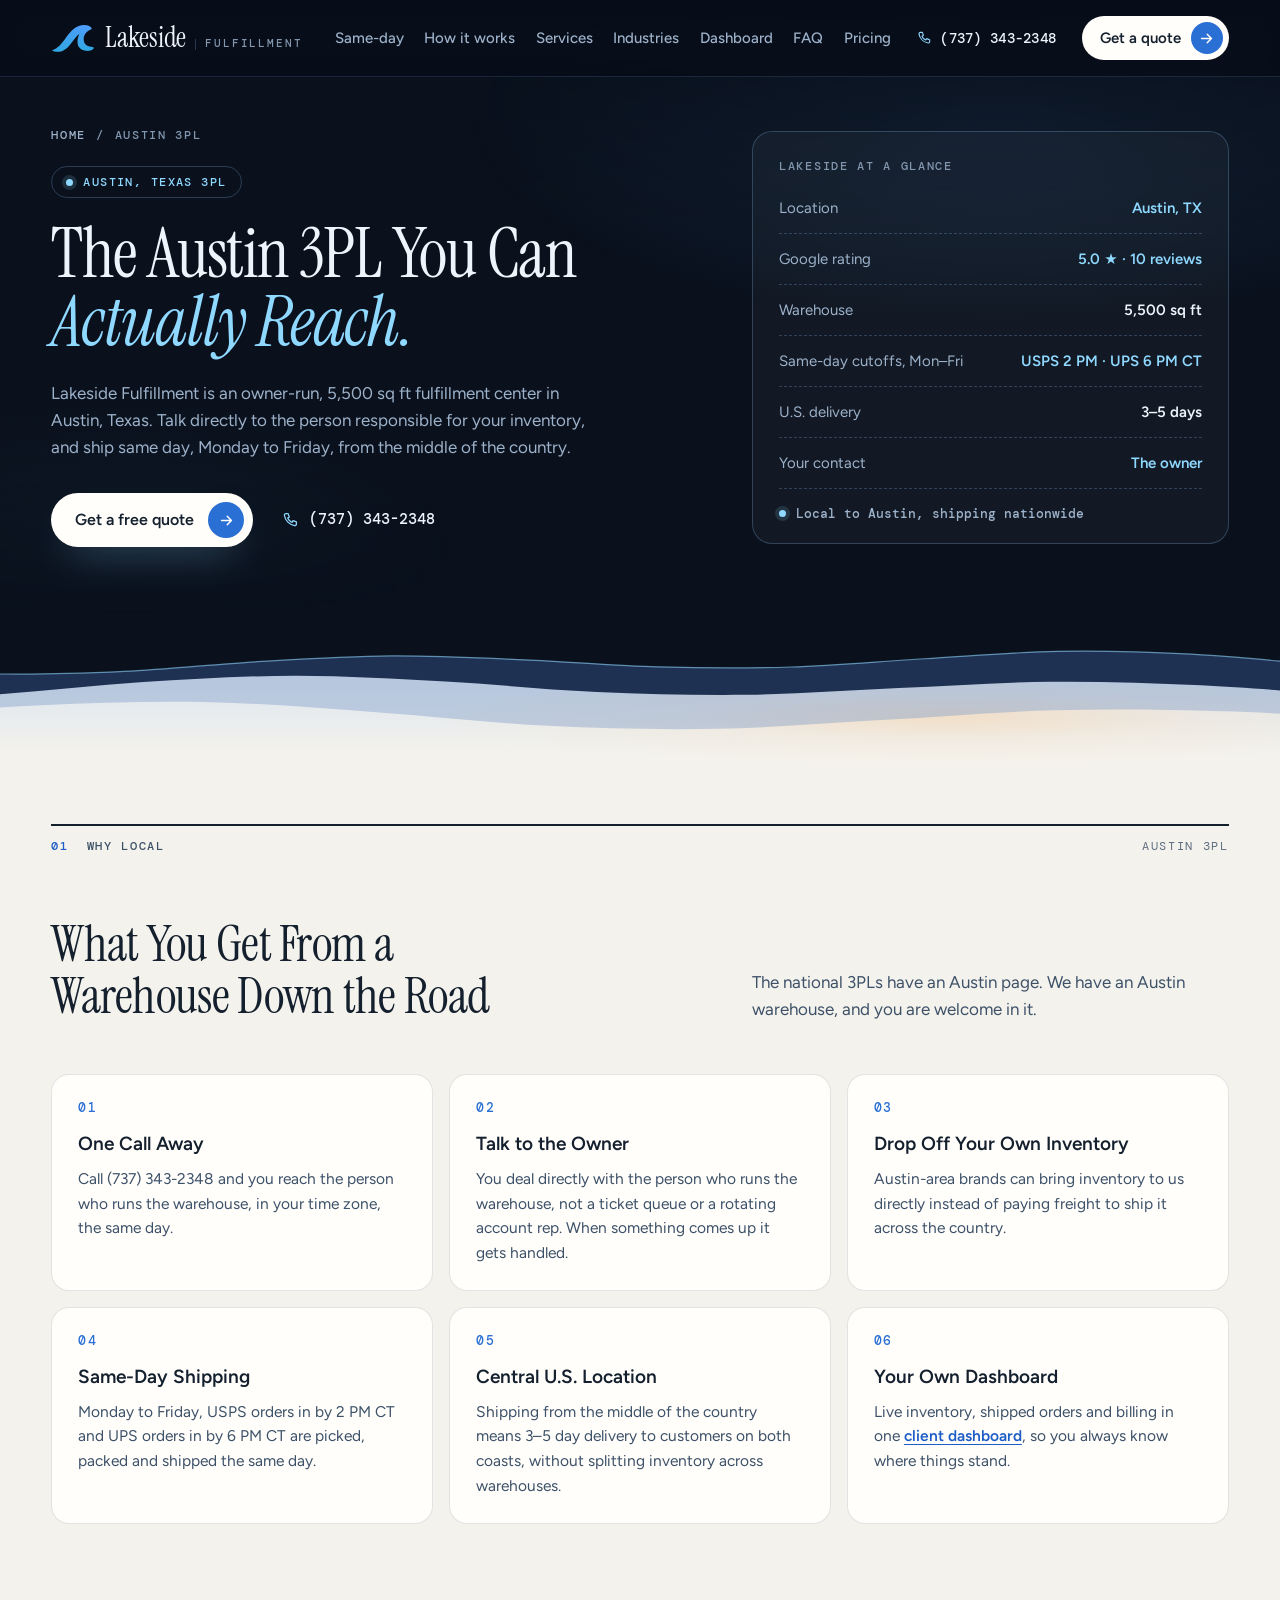
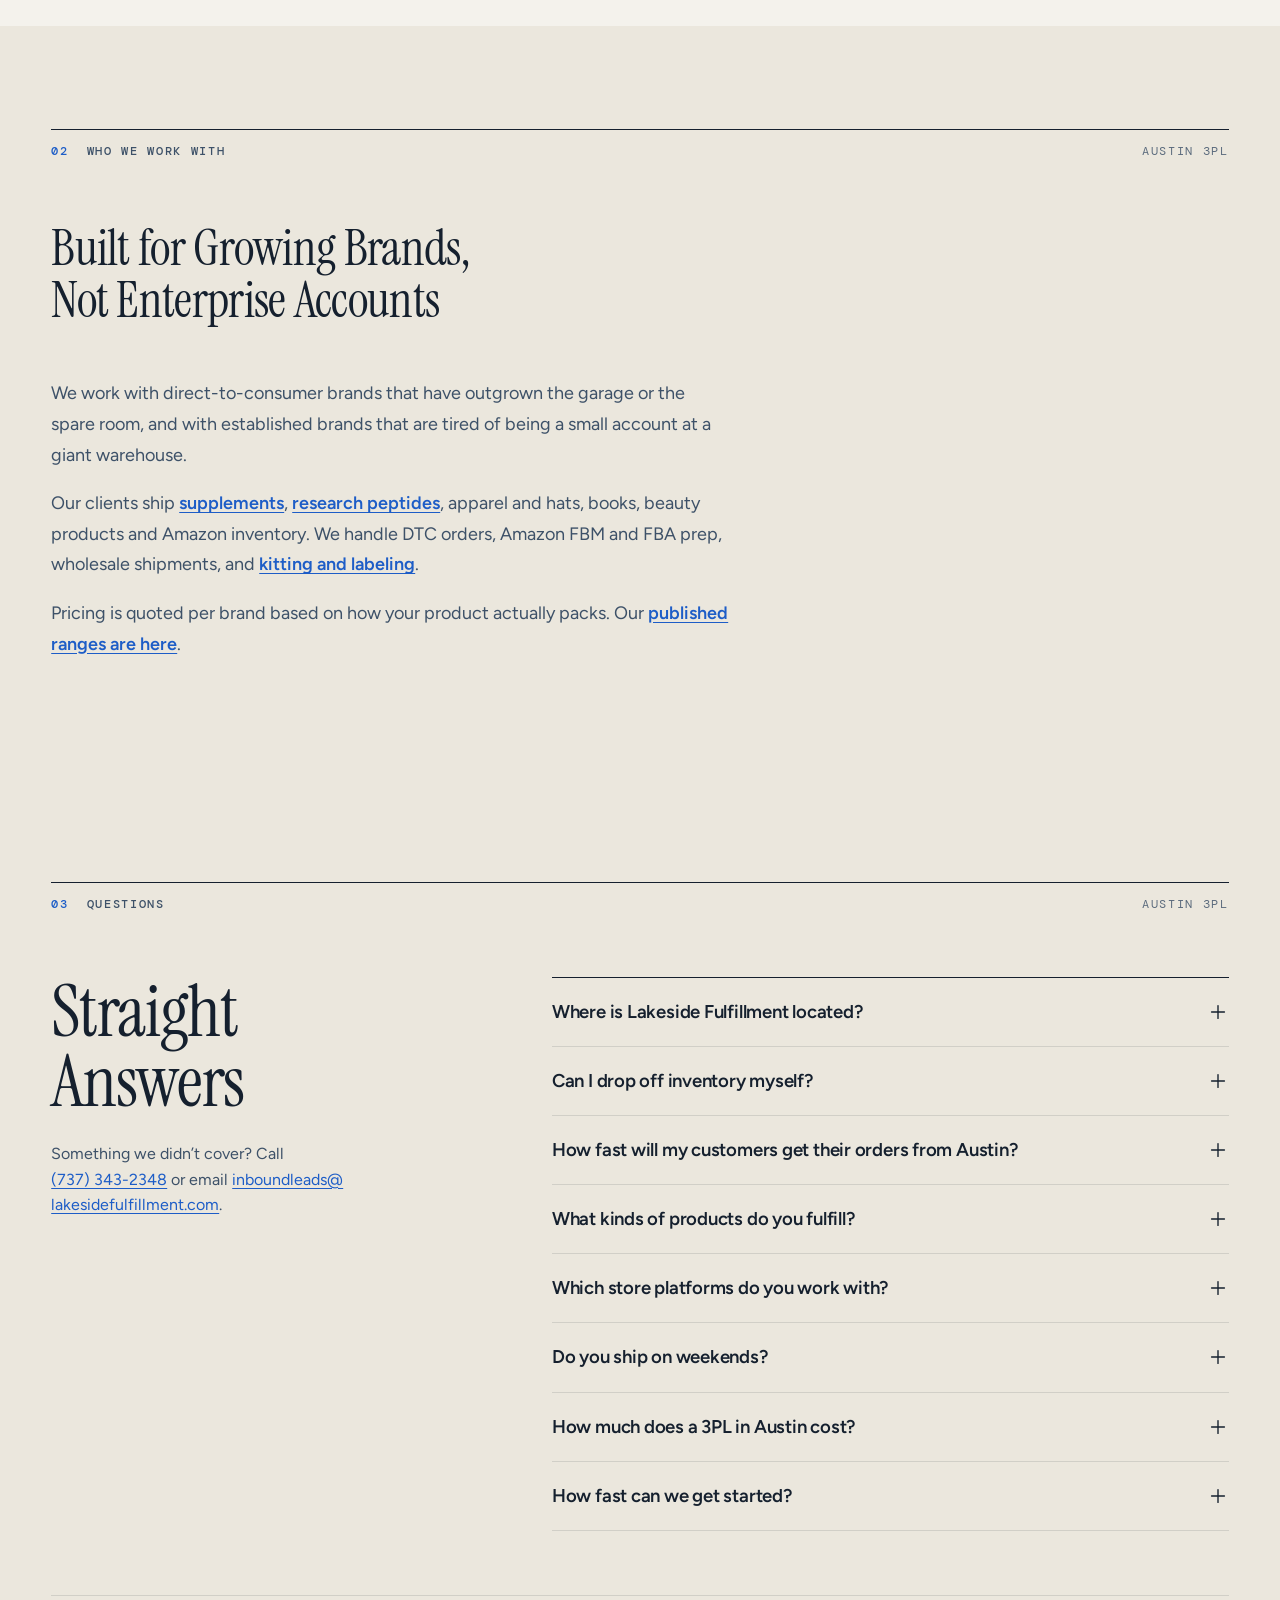
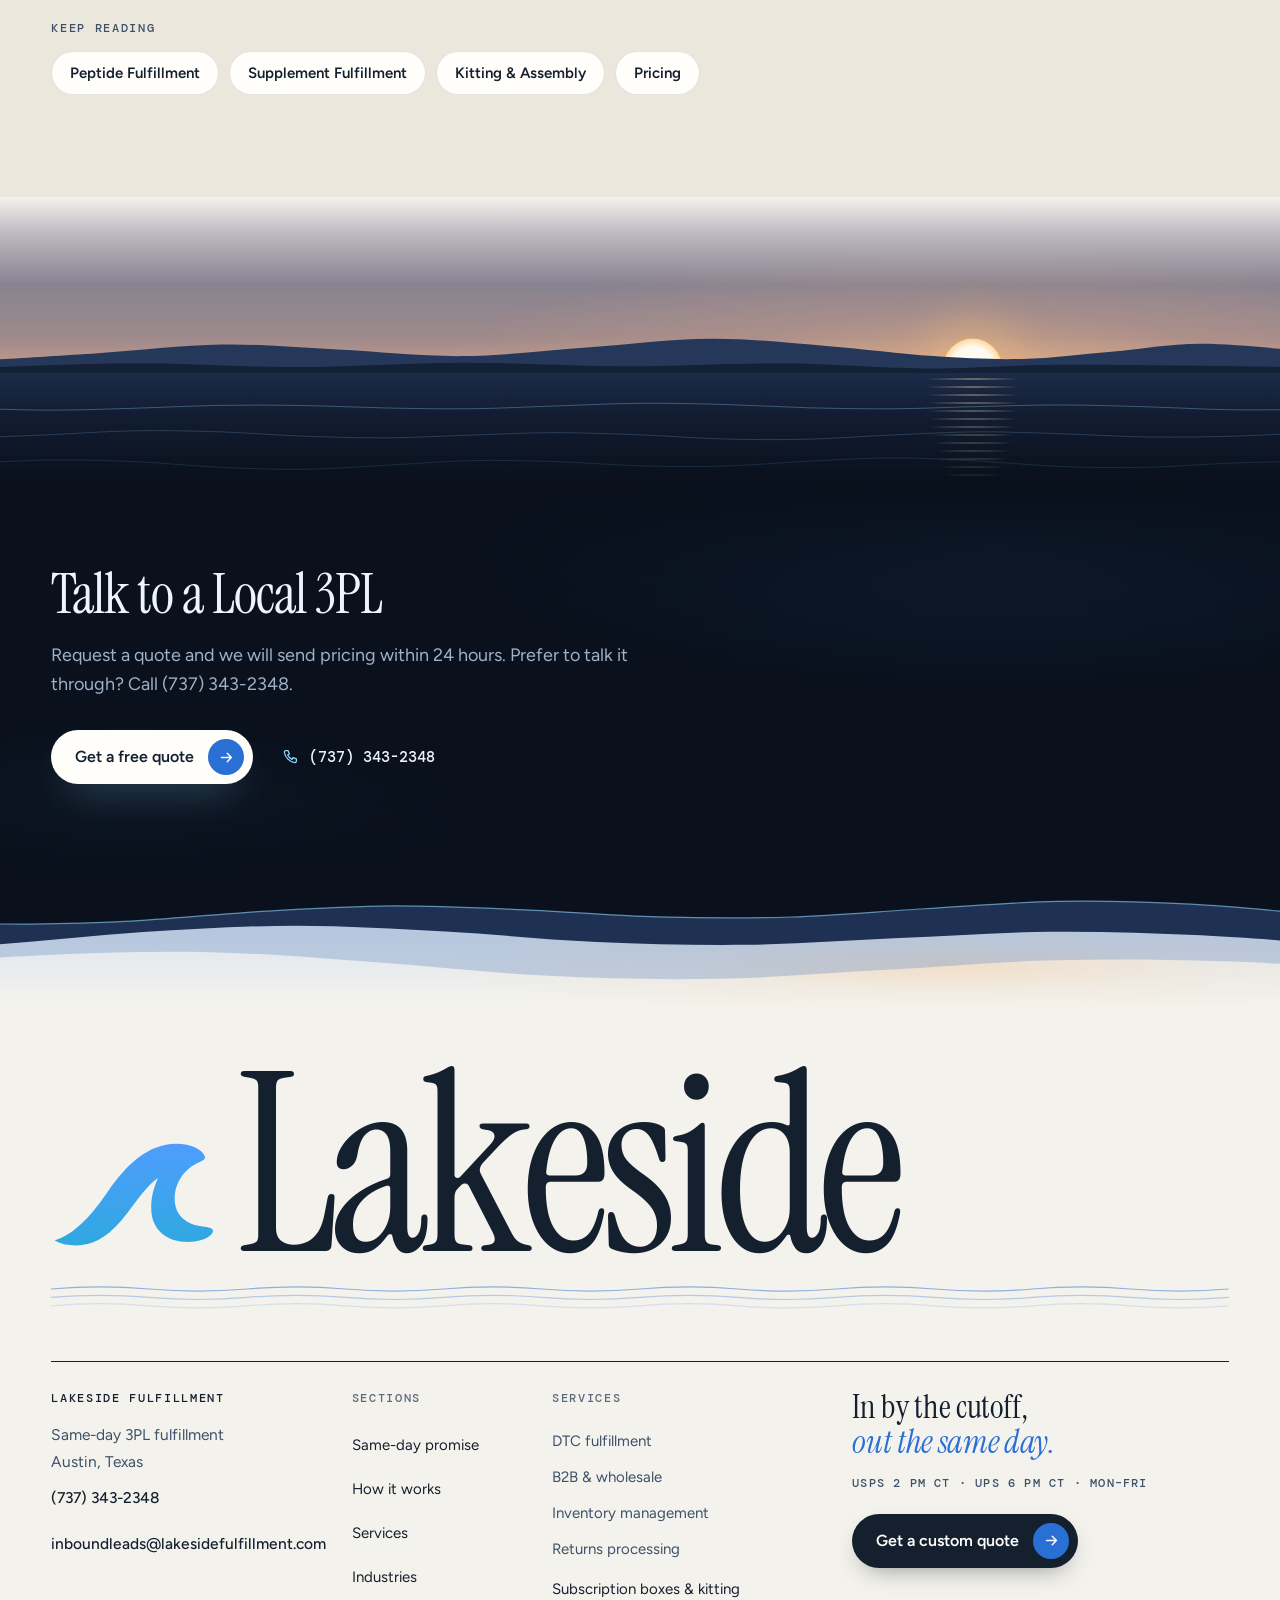
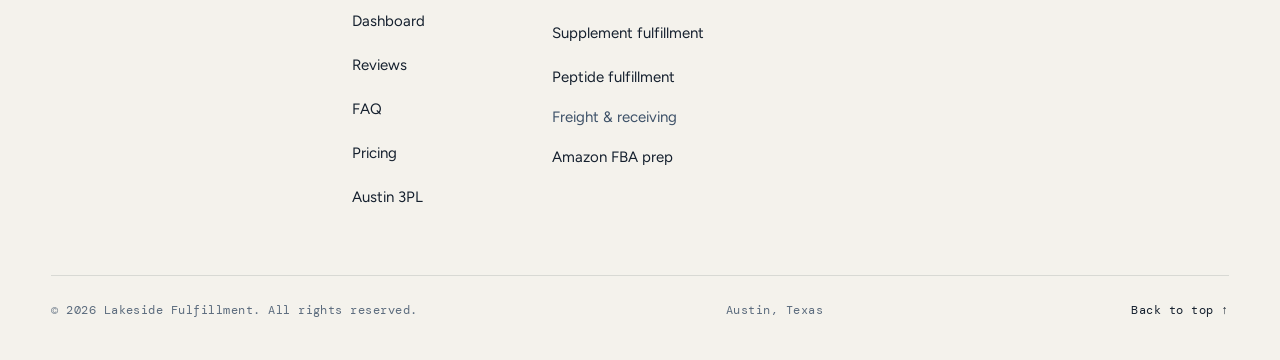
==== commit 75b6c279: "Internal links: homepage to the landing pages, landing pages to each other Homepage body now links /" ====
--- a/austin-3pl/index.html
+++ b/austin-3pl/index.html
@@ -117,7 +117,7 @@
     <div class="lp-hero-copy">
       <nav class="lp-crumbs" aria-label="Breadcrumb"><a href="/">Home</a><span aria-hidden="true">/</span><span aria-current="page">Austin 3PL</span></nav>
       <p class="lp-badge">Austin, Texas 3PL</p>
-      <h1 id="lp-h" class="display lp-h">The Austin 3PL You Can<br><em>Actually Reach.</em></h1>
+      <h1 id="lp-h" class="display lp-h">The Austin 3PL You Can <br><em>Actually Reach.</em></h1>
       <p class="lp-sub">Lakeside Fulfillment is an owner-run, 5,500 sq ft fulfillment center in Austin, Texas. Talk directly to the person responsible for your inventory, and ship same day, Monday to Friday, from the middle of the country.</p>
       <div class="lp-actions"><a class="btn btn-ice" href="/quote/?from=austin-3pl">Get a free quote<span class="chip" aria-hidden="true"><svg class="ic"><use href="#i-arrow"/></svg></span></a><a class="lp-call" href="tel:+17373432348"><svg class="ic" aria-hidden="true"><use href="#i-phone"/></svg>(737) 343-2348</a></div>
     </div>
@@ -143,7 +143,7 @@
   <div class="wrap">
     <div class="runhead"><span>01</span><span>Why Local</span><span class="rh-r">Austin 3PL</span></div>
     <div class="lp-head"><h2 id="lp-s1" class="lp-title">What You Get From a Warehouse Down the Road</h2><p class="lp-lede">The national 3PLs have an Austin page. We have an Austin warehouse, and you are welcome in it.</p></div>
-    <ul class="lp-cards"><li class="lp-card"><span class="lp-n">01</span><h3>One Call Away</h3><p>Call (737) 343-2348 and you reach the person who runs the warehouse, in your time zone, the same day.</p></li><li class="lp-card"><span class="lp-n">02</span><h3>Talk to the Owner</h3><p>You deal directly with the person who runs the warehouse, not a ticket queue or a rotating account rep. When something comes up it gets handled.</p></li><li class="lp-card"><span class="lp-n">03</span><h3>Drop Off Your Own Inventory</h3><p>Austin-area brands can bring inventory to us directly instead of paying freight to ship it across the country.</p></li><li class="lp-card"><span class="lp-n">04</span><h3>Same-Day Shipping</h3><p>Monday to Friday, USPS orders in by 2 PM CT and UPS orders in by 6 PM CT are picked, packed and shipped the same day.</p></li><li class="lp-card"><span class="lp-n">05</span><h3>Central U.S. Location</h3><p>Shipping from the middle of the country means 3&ndash;5 day delivery to customers on both coasts, without splitting inventory across warehouses.</p></li><li class="lp-card"><span class="lp-n">06</span><h3>Your Own Dashboard</h3><p>Live inventory, shipped orders and billing in one client dashboard, so you always know where things stand.</p></li></ul>
+    <ul class="lp-cards"><li class="lp-card"><span class="lp-n">01</span><h3>One Call Away</h3><p>Call (737) 343-2348 and you reach the person who runs the warehouse, in your time zone, the same day.</p></li><li class="lp-card"><span class="lp-n">02</span><h3>Talk to the Owner</h3><p>You deal directly with the person who runs the warehouse, not a ticket queue or a rotating account rep. When something comes up it gets handled.</p></li><li class="lp-card"><span class="lp-n">03</span><h3>Drop Off Your Own Inventory</h3><p>Austin-area brands can bring inventory to us directly instead of paying freight to ship it across the country.</p></li><li class="lp-card"><span class="lp-n">04</span><h3>Same-Day Shipping</h3><p>Monday to Friday, USPS orders in by 2 PM CT and UPS orders in by 6 PM CT are picked, packed and shipped the same day.</p></li><li class="lp-card"><span class="lp-n">05</span><h3>Central U.S. Location</h3><p>Shipping from the middle of the country means 3&ndash;5 day delivery to customers on both coasts, without splitting inventory across warehouses.</p></li><li class="lp-card"><span class="lp-n">06</span><h3>Your Own Dashboard</h3><p>Live inventory, shipped orders and billing in one <a href="/#visibility">client dashboard</a>, so you always know where things stand.</p></li></ul>
   </div>
 </section>
 
@@ -213,7 +213,7 @@
       </nav>
       <div class="f-col">
         <h2 class="f-h">Services</h2>
-        <ul><li>DTC fulfillment</li><li>B2B &amp; wholesale</li><li>Inventory management</li><li>Returns processing</li><li><a href="/kitting-assembly/">Subscription boxes &amp; kitting</a></li><li><a href="/supplement-fulfillment/">Supplement fulfillment</a></li><li><a href="/peptide-fulfillment/">Peptide fulfillment</a></li><li>Freight &amp; receiving</li></ul>
+        <ul><li>DTC fulfillment</li><li>B2B &amp; wholesale</li><li>Inventory management</li><li>Returns processing</li><li><a href="/kitting-assembly/">Subscription boxes &amp; kitting</a></li><li><a href="/supplement-fulfillment/">Supplement fulfillment</a></li><li><a href="/peptide-fulfillment/">Peptide fulfillment</a></li><li>Freight &amp; receiving</li><li><a href="/kitting-assembly/">Amazon FBA prep</a></li></ul>
       </div>
       <div class="f-cta">
         <p class="f-big">In by the cutoff, <em>out the same&nbsp;day.</em></p>
--- a/assets/site.css
+++ b/assets/site.css
@@ -946,6 +946,11 @@
 .lp-card h3{margin:0 0 10px;font:600 19px/1.3 var(--sans);color:var(--ink)}
 .lp-card p{margin:0;font-size:15.5px;line-height:1.6;color:var(--soft)}
 .lp-card a,.lp-prose a,.lp-note a,.lp-sec .ans a{color:var(--deep);font-weight:600;text-underline-offset:3px}
+.faq .ans a,.ix-row p a,.lp-table td a{color:var(--deep);font-weight:600;text-underline-offset:3px}
+.lp-table td a{font-weight:inherit}
+.night .reach-copy a{color:var(--ice);text-underline-offset:3px}
+.feat-body .tlink{margin-right:18px}
+.q-rates{margin-top:14px}
 .lp-prose{max-width:40em}
 .lp-prose p{margin:0 0 18px;font-size:18px;line-height:1.7;color:var(--soft)}
 .lp-table-wrap{border:1px solid var(--line);border-radius:18px;background:var(--paper-2);overflow:hidden}
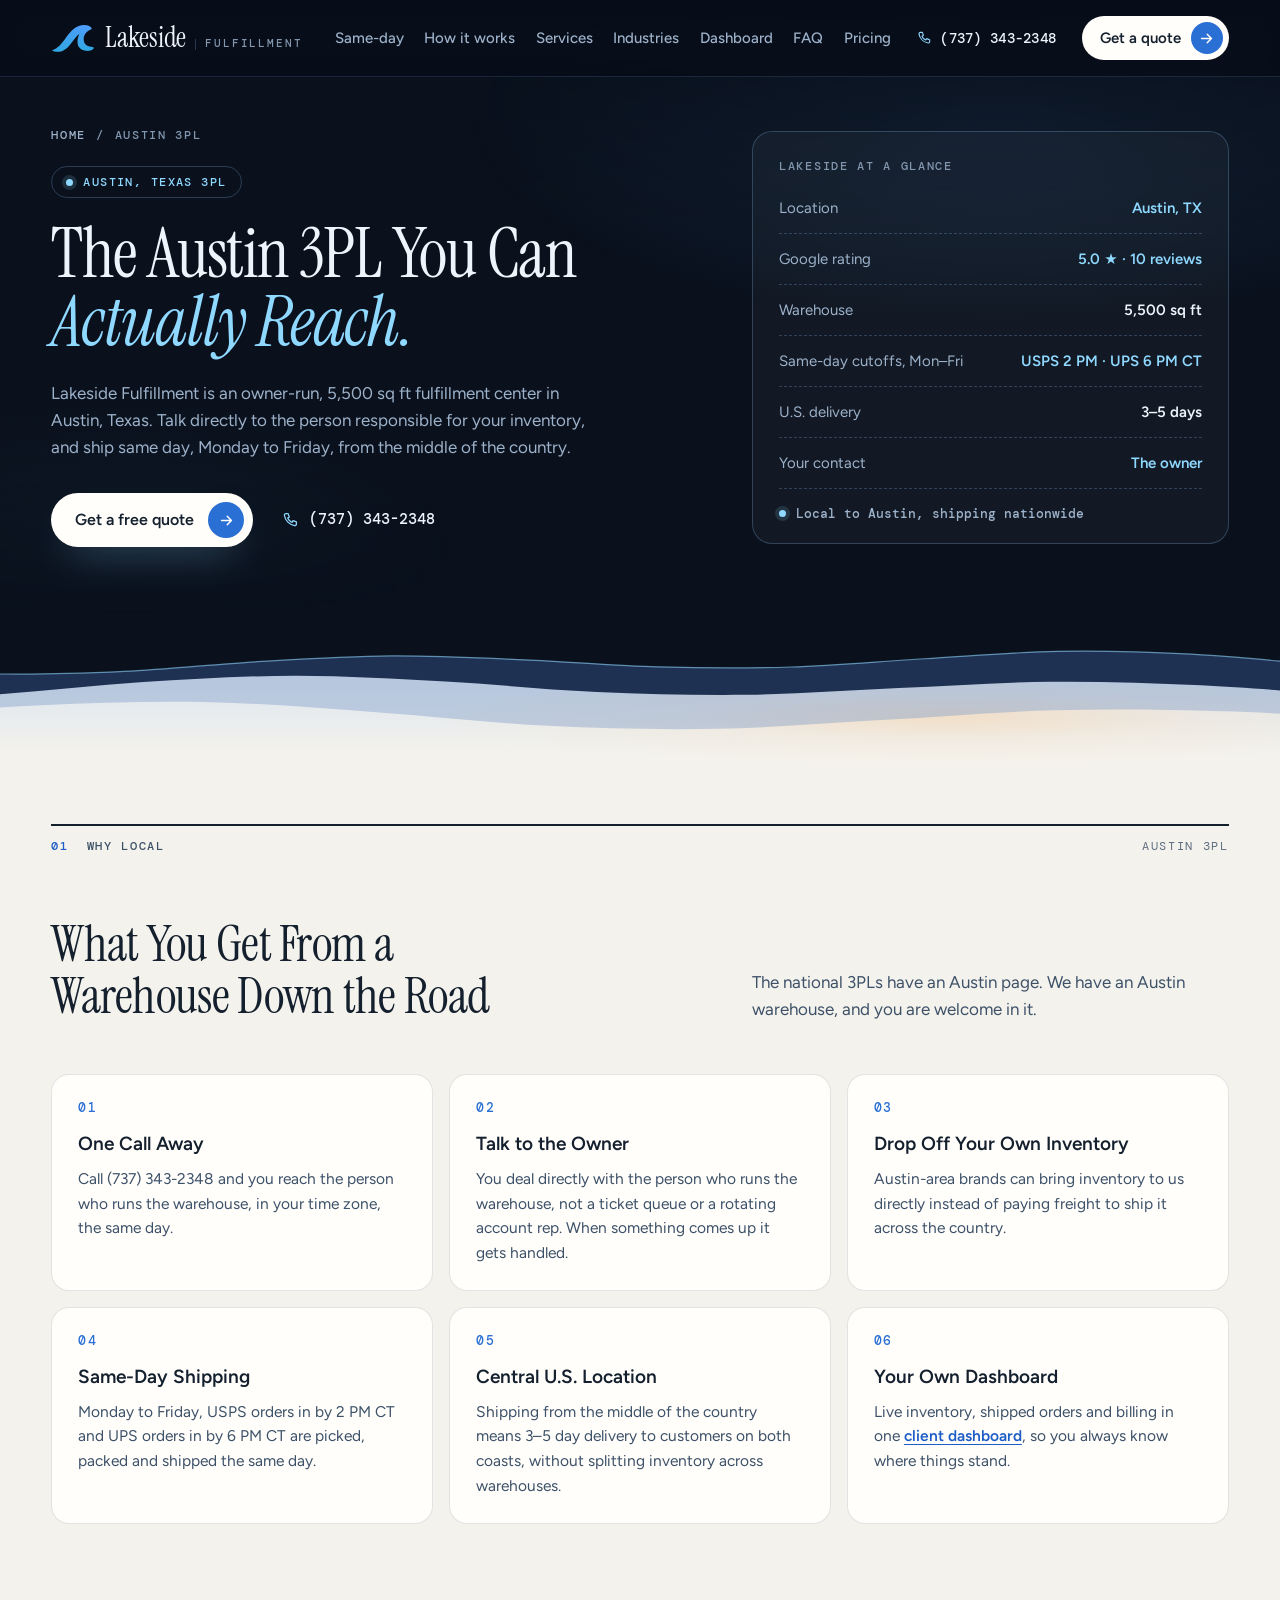
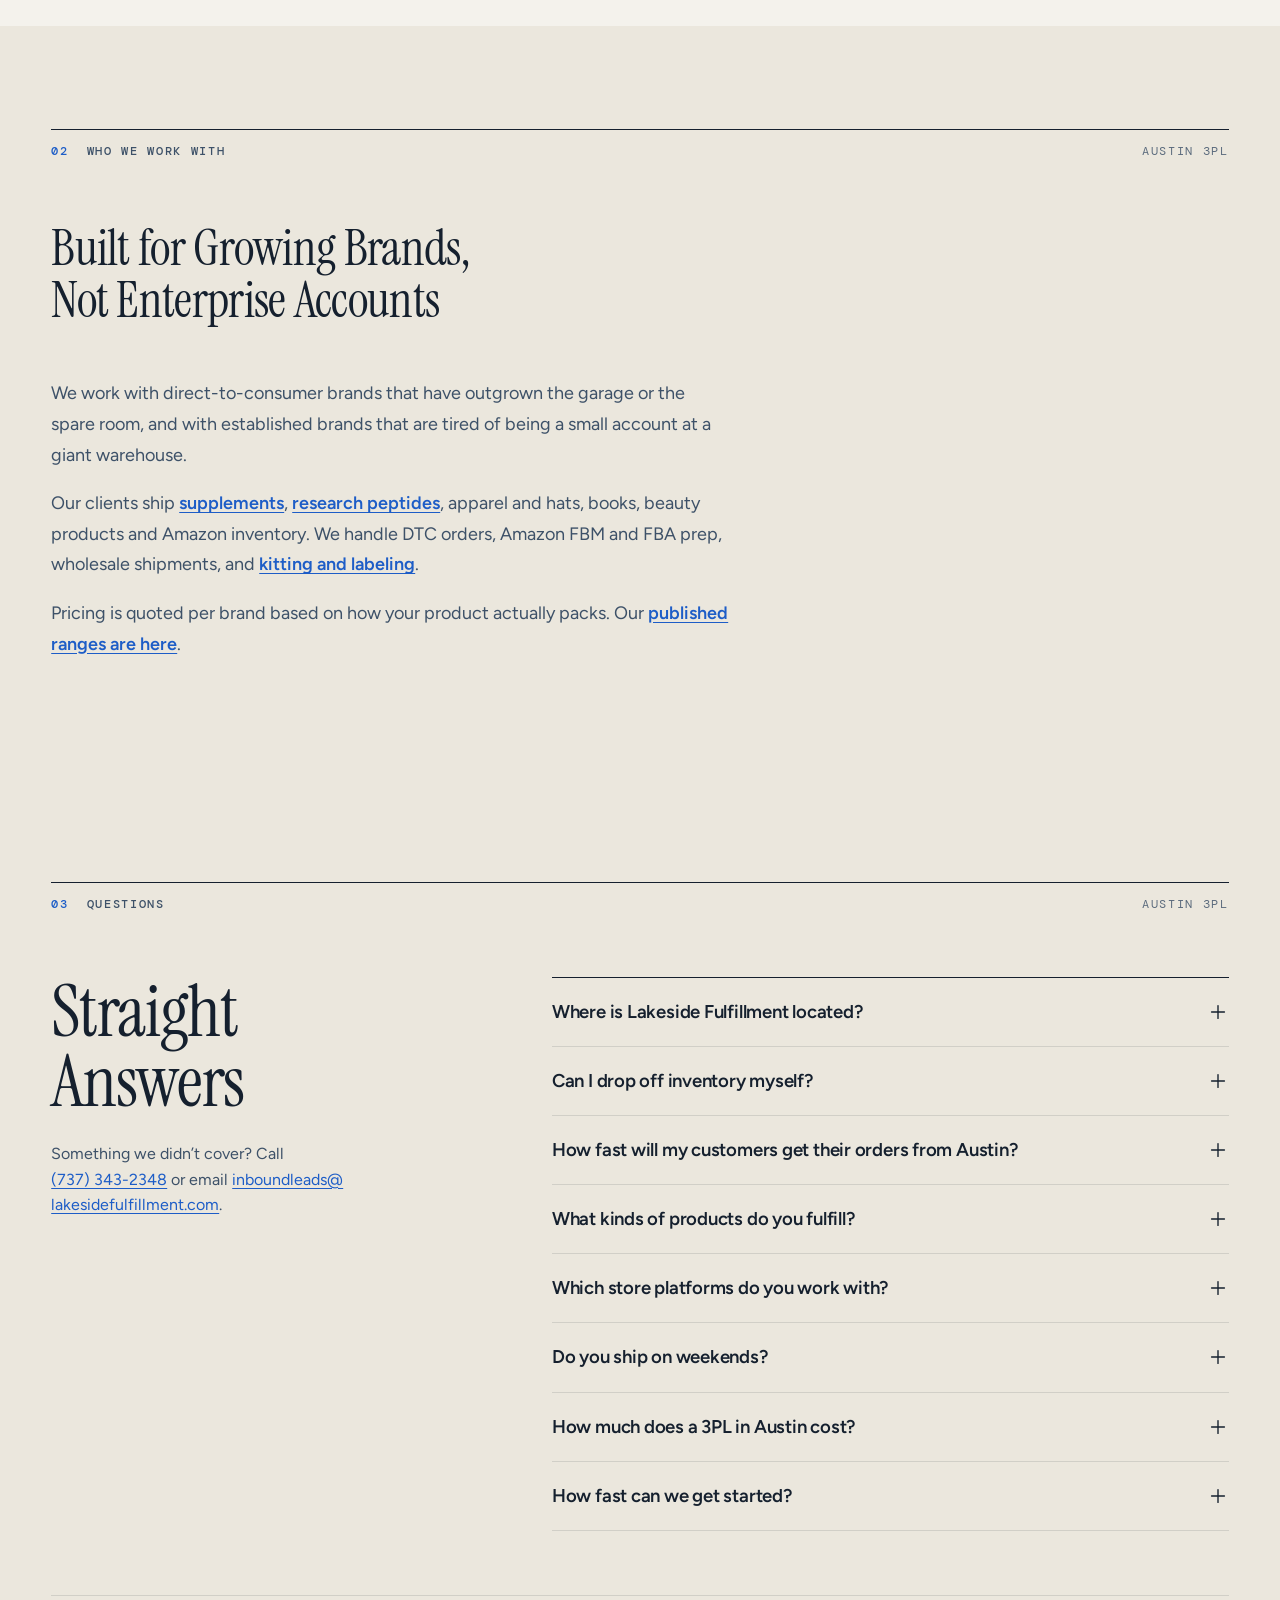
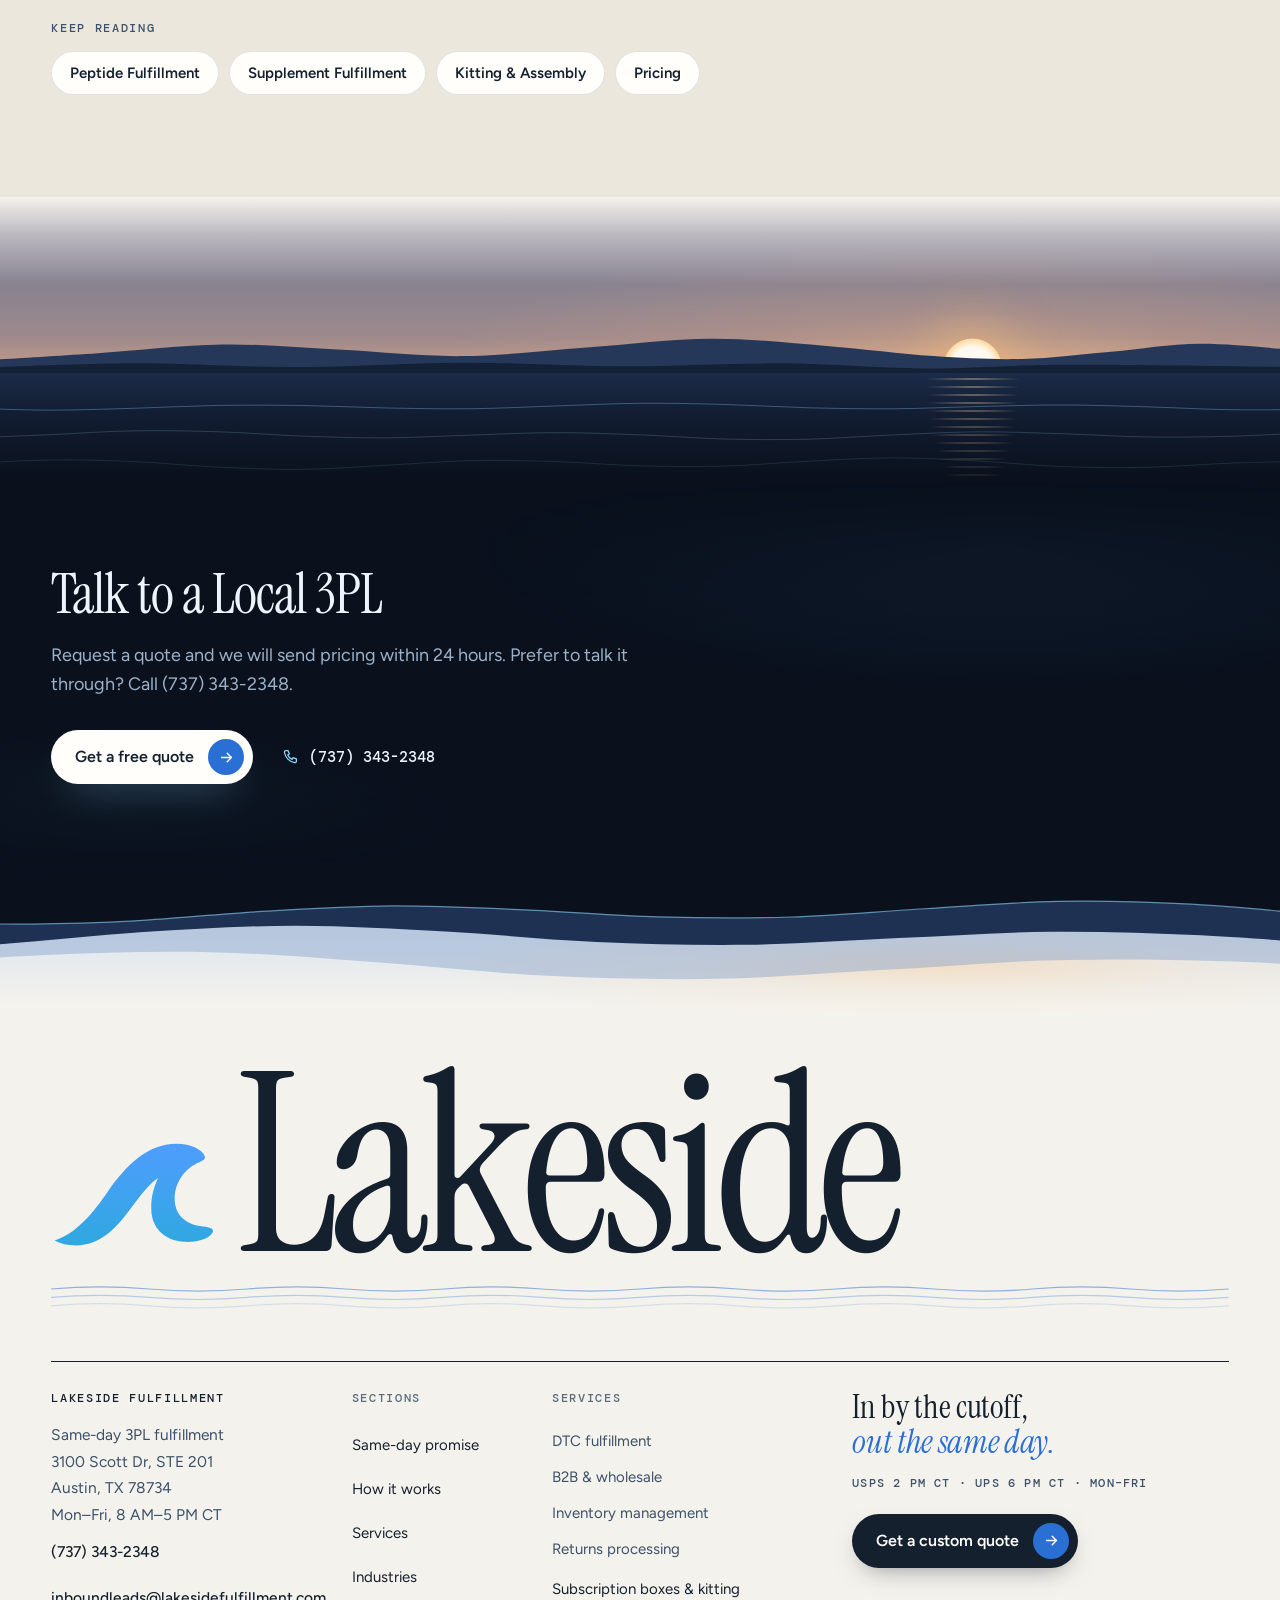
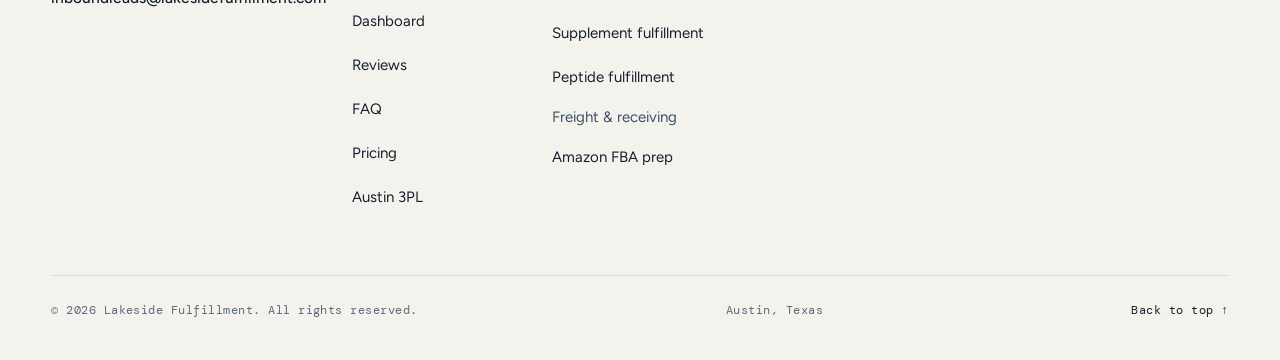
==== commit 96a31439: "Nick's 11-17 answers: holiday closures, hours and address, Google review link From the Search Consol" ====
--- a/austin-3pl/index.html
+++ b/austin-3pl/index.html
@@ -3,8 +3,8 @@
 <head>
 <meta charset="utf-8">
 <meta name="viewport" content="width=device-width, initial-scale=1, viewport-fit=cover">
-<title>Austin 3PL & Fulfillment Center | Lakeside Fulfillment, Austin TX</title>
-<meta name="description" content="Lakeside Fulfillment is an owner-run 3PL and fulfillment center in Austin, Texas. Same-day shipping, 3-5 day U.S. delivery, and a direct line to the person running your account.">
+<title>Austin 3PL & Fulfillment Center | Lakeside Fulfillment</title>
+<meta name="description" content="Owner-run 3PL and fulfillment center in Austin, Texas. Same-day shipping, 3-5 day U.S. delivery and a direct line to the person running your account.">
 <link rel="canonical" href="https://lakesidefulfillment.com/austin-3pl/">
 <meta name="theme-color" content="#0a111d">
 <link rel="icon" type="image/png" sizes="64x64" href="/assets/lakeside-wave-64.png">
@@ -12,11 +12,21 @@
 <link rel="apple-touch-icon" href="/assets/lakeside-wave-192.png">
 <meta property="og:type" content="website">
 <meta property="og:site_name" content="Lakeside Fulfillment">
-<meta property="og:title" content="Austin 3PL & Fulfillment Center | Lakeside Fulfillment, Austin TX">
-<meta property="og:description" content="Lakeside Fulfillment is an owner-run 3PL and fulfillment center in Austin, Texas. Same-day shipping, 3-5 day U.S. delivery, and a direct line to the person running your account.">
+<meta property="og:title" content="Austin 3PL & Fulfillment Center | Lakeside Fulfillment">
+<meta property="og:description" content="Owner-run 3PL and fulfillment center in Austin, Texas. Same-day shipping, 3-5 day U.S. delivery and a direct line to the person running your account.">
 <meta property="og:url" content="https://lakesidefulfillment.com/austin-3pl/">
-<meta property="og:image" content="https://lakesidefulfillment.com/assets/lakeside-wave-512.png">
-<script type="application/ld+json">[{"@context": "https://schema.org", "@type": "Service", "name": "The Austin 3PL You Can Actually Reach.", "serviceType": "Third-party logistics and e-commerce order fulfillment", "description": "Lakeside Fulfillment is an owner-run 3PL and fulfillment center in Austin, Texas. Same-day shipping, 3-5 day U.S. delivery, and a direct line to the person running your account.", "url": "https://lakesidefulfillment.com/austin-3pl/", "areaServed": {"@type": "Country", "name": "United States"}, "provider": {"@type": "Organization", "name": "Lakeside Fulfillment", "url": "https://lakesidefulfillment.com/", "telephone": "+1-737-343-2348", "address": {"@type": "PostalAddress", "streetAddress": "3100 Scott Dr, STE 201", "addressLocality": "Austin", "addressRegion": "TX", "postalCode": "78734", "addressCountry": "US"}}}, {"@context": "https://schema.org", "@type": "FAQPage", "mainEntity": [{"@type": "Question", "name": "Where is Lakeside Fulfillment located?", "acceptedAnswer": {"@type": "Answer", "text": "Our fulfillment center is at 3100 Scott Dr, STE 201, Austin, TX 78734. Call (737) 343-2348 or request a quote to get started."}}, {"@type": "Question", "name": "Can I drop off inventory myself?", "acceptedAnswer": {"@type": "Answer", "text": "Yes. Local brands can deliver inventory directly to the warehouse by appointment."}}, {"@type": "Question", "name": "How fast will my customers get their orders from Austin?", "acceptedAnswer": {"@type": "Answer", "text": "Most U.S. addresses receive them in 3 to 5 days. Orders ship the same day, Monday to Friday, when they are in by the carrier cutoff: 2 PM CT for USPS, 6 PM CT for UPS. Later and weekend orders ship the next business day."}}, {"@type": "Question", "name": "What kinds of products do you fulfill?", "acceptedAnswer": {"@type": "Answer", "text": "Supplements, research peptides, apparel and accessories, books, beauty and personal care, pet products, home goods and more."}}, {"@type": "Question", "name": "Which store platforms do you work with?", "acceptedAnswer": {"@type": "Answer", "text": "Orders reach us through ShipStation, which connects to Shopify, WooCommerce and most other carts."}}, {"@type": "Question", "name": "Do you ship on weekends?", "acceptedAnswer": {"@type": "Answer", "text": "No. We ship Monday to Friday. Orders placed on Saturday or Sunday ship the next business day."}}, {"@type": "Question", "name": "How much does a 3PL in Austin cost?", "acceptedAnswer": {"@type": "Answer", "text": "Pick and pack at Lakeside starts at $1.50 per order and storage is $45.00 per pallet per month. Where you land depends on the size and weight of your product. Our pick-and-pack, storage and receiving ranges are published on the pricing page."}}, {"@type": "Question", "name": "How fast can we get started?", "acceptedAnswer": {"@type": "Answer", "text": "Request a quote and we will send pricing within 24 hours, with no commitment. Onboarding can be done in as little as two weeks."}}]}, {"@context": "https://schema.org", "@type": "BreadcrumbList", "itemListElement": [{"@type": "ListItem", "position": 1, "name": "Home", "item": "https://lakesidefulfillment.com/"}, {"@type": "ListItem", "position": 2, "name": "Austin 3PL", "item": "https://lakesidefulfillment.com/austin-3pl/"}]}]</script>
+<meta property="og:image" content="https://lakesidefulfillment.com/assets/og-card.png">
+<meta property="og:image:width" content="1200">
+<meta property="og:image:height" content="630">
+<meta property="og:image:alt" content="Lakeside Fulfillment, same-day 3PL in Austin, Texas. USPS cutoff 2 PM CT, UPS cutoff 6 PM CT, Monday to Friday.">
+<meta property="og:locale" content="en_US">
+<meta name="twitter:card" content="summary_large_image">
+<meta name="twitter:title" content="Austin 3PL & Fulfillment Center | Lakeside Fulfillment">
+<meta name="twitter:description" content="Owner-run 3PL and fulfillment center in Austin, Texas. Same-day shipping, 3-5 day U.S. delivery and a direct line to the person running your account.">
+<meta name="twitter:image" content="https://lakesidefulfillment.com/assets/og-card.png">
+<meta name="twitter:image:alt" content="Lakeside Fulfillment, same-day 3PL in Austin, Texas. USPS cutoff 2 PM CT, UPS cutoff 6 PM CT, Monday to Friday.">
+<!-- Structured data: #business is the same entity as the homepage's; FAQPage text mirrors the visible FAQ word for word, so edit both together -->
+<script type="application/ld+json">{"@context": "https://schema.org", "@graph": [{"@type": "LocalBusiness", "@id": "https://lakesidefulfillment.com/#business", "name": "Lakeside Fulfillment", "url": "https://lakesidefulfillment.com/", "telephone": "+1-737-343-2348", "address": {"@type": "PostalAddress", "streetAddress": "3100 Scott Dr, STE 201", "addressLocality": "Austin", "addressRegion": "TX", "postalCode": "78734", "addressCountry": "US"}}, {"@type": "Service", "@id": "https://lakesidefulfillment.com/austin-3pl/#service", "name": "Austin 3PL and fulfillment center", "serviceType": "Third-party logistics and e-commerce order fulfillment", "description": "Owner-run 3PL and fulfillment center in Austin, Texas. Same-day shipping, 3-5 day U.S. delivery and a direct line to the person running your account.", "url": "https://lakesidefulfillment.com/austin-3pl/", "areaServed": {"@type": "Country", "name": "United States"}, "provider": {"@id": "https://lakesidefulfillment.com/#business"}}, {"@type": "FAQPage", "@id": "https://lakesidefulfillment.com/austin-3pl/#faq", "mainEntity": [{"@type": "Question", "name": "Where is Lakeside Fulfillment located?", "acceptedAnswer": {"@type": "Answer", "text": "Our fulfillment center is at 3100 Scott Dr, STE 201, Austin, TX 78734. Call (737) 343-2348 or request a quote to get started."}}, {"@type": "Question", "name": "Can I drop off inventory myself?", "acceptedAnswer": {"@type": "Answer", "text": "Yes. Local brands can deliver inventory directly to the warehouse by appointment."}}, {"@type": "Question", "name": "How fast will my customers get their orders from Austin?", "acceptedAnswer": {"@type": "Answer", "text": "Most U.S. addresses receive them in 3 to 5 days. Orders ship the same day, Monday to Friday, when they are in by the carrier cutoff: 2 PM CT for USPS, 6 PM CT for UPS. Later and weekend orders ship the next business day."}}, {"@type": "Question", "name": "What kinds of products do you fulfill?", "acceptedAnswer": {"@type": "Answer", "text": "Supplements, research peptides, apparel and accessories, books, beauty and personal care, pet products, home goods and more."}}, {"@type": "Question", "name": "Which store platforms do you work with?", "acceptedAnswer": {"@type": "Answer", "text": "Orders reach us through ShipStation, which connects to Shopify, WooCommerce and most other carts."}}, {"@type": "Question", "name": "Do you ship on weekends?", "acceptedAnswer": {"@type": "Answer", "text": "No. We ship Monday to Friday. Orders placed on Saturday or Sunday ship the next business day."}}, {"@type": "Question", "name": "How much does a 3PL in Austin cost?", "acceptedAnswer": {"@type": "Answer", "text": "Pick and pack at Lakeside starts at $1.50 per order and storage is $45.00 per pallet per month. Where you land depends on the size and weight of your product. Our pick-and-pack, storage and receiving ranges are published on the pricing page."}}, {"@type": "Question", "name": "How fast can we get started?", "acceptedAnswer": {"@type": "Answer", "text": "Request a quote and we will send pricing within 24 hours, with no commitment. Onboarding can be done in as little as two weeks."}}]}, {"@type": "BreadcrumbList", "@id": "https://lakesidefulfillment.com/austin-3pl/#breadcrumb", "itemListElement": [{"@type": "ListItem", "position": 1, "name": "Home", "item": "https://lakesidefulfillment.com/"}, {"@type": "ListItem", "position": 2, "name": "Austin 3PL", "item": "https://lakesidefulfillment.com/austin-3pl/"}]}]}</script>
 <!-- Google tag (gtag.js): GA4 G-BYE6PHLJ33 (Nick, 11-12), on every page -->
 <script async src="https://www.googletagmanager.com/gtag/js?id=G-BYE6PHLJ33"></script>
 <script>
@@ -125,6 +135,7 @@
       <p class="lp-board-k">Lakeside at a glance</p>
       <dl>
         <div class="lp-row"><dt>Location</dt><dd class="sky">Austin, TX</dd></div>
+        <!-- TODO(Nick): link this rating to the Google Business Profile reviews URL once provided, and update the count when it changes. Do not mark it up as AggregateRating: Google treats a business's own review markup as self-serving and ineligible. -->
         <div class="lp-row"><dt>Google rating</dt><dd class="green">5.0 &#9733; &middot; 10 reviews</dd></div>
         <div class="lp-row"><dt>Warehouse</dt><dd>5,500 sq ft</dd></div>
         <div class="lp-row"><dt>Same-day cutoffs, Mon&ndash;Fri</dt><dd class="green"><span class="nowrap">USPS 2 PM</span> &middot; <span class="nowrap">UPS 6 PM CT</span></dd></div>
@@ -202,7 +213,9 @@
         <h2 class="f-h">Lakeside Fulfillment</h2>
         <address>
           <span>Same-day 3PL fulfillment</span>
-          <span>Austin, Texas</span>
+          <span>3100 Scott Dr, STE 201</span>
+          <span>Austin, TX 78734</span>
+          <span>Mon&ndash;Fri, 8&nbsp;AM&ndash;5&nbsp;PM&nbsp;CT</span>
           <a href="tel:+17373432348">(737) 343-2348</a>
           <a href="mailto:inboundleads@lakesidefulfillment.com">inboundleads@<wbr>lakesidefulfillment.com</a>
         </address>
--- a/assets/site.css
+++ b/assets/site.css
@@ -628,7 +628,7 @@
 html.fx .h1-main .ln{clip-path:inset(-.4em -1em 0 -.3em)}
 html.fx .h1-main .ln>span{transform-origin:0 100%;animation:lineup 1.2s var(--ease) .18s backwards}
 html.fx .h1-main .ln+.ln>span{animation-delay:.3s}
-html.fx .hero .lede{animation:rise 1s var(--ease) .46s backwards}
+html.fx .hero .lede{animation:rise-lcp 1s var(--ease) .46s backwards}
 html.fx .ha .lake,html.fx .ha .slab{animation:rise 1.1s var(--ease) .15s backwards}
 html.fx .ha .st{animation:drop .8s var(--pop) calc(.32s + var(--i)*.1s) backwards}
 html.fx .ha .route{animation:fade .8s ease .8s backwards}
@@ -646,6 +646,8 @@
 html.fx .facts>div:nth-child(1){animation-delay:.5s}html.fx .facts>div:nth-child(2){animation-delay:.58s}html.fx .facts>div:nth-child(3){animation-delay:.66s}
 @keyframes fade{from{opacity:0}}
 @keyframes rise{from{opacity:0;translate:0 26px}}
+/* The hero lede is the homepage's LCP element. Starting its fade at .01 (invisible) instead of 0 lets Chrome count its first paint, so LCP lands at first paint instead of after the fade; the motion looks the same. */
+@keyframes rise-lcp{from{opacity:.01;translate:0 26px}}
 @keyframes lineup{from{translate:0 112%;rotate:4deg}}
 @keyframes drop{from{opacity:0;translate:0 -22px}}
 @keyframes pinpop{from{opacity:0;scale:.4}}
@@ -873,6 +875,7 @@
 .ty-wrap{display:grid;grid-template-columns:repeat(12,minmax(0,1fr));column-gap:24px;row-gap:clamp(40px,4.6vw,64px)}
 .ty-card{grid-column:1/10}
 .ty .done-mark{width:58px;height:58px;margin-bottom:24px}
+.ty .nf-mark{width:74px;height:auto;margin-bottom:26px}
 .ty .done-mark circle{fill:rgba(143,216,255,.08);stroke:var(--ice)}
 .ty .done-mark path{stroke:var(--ice)}
 .ty-k{display:block;margin:0 0 16px;font:500 12px/1.4 var(--mono);text-transform:uppercase;letter-spacing:.14em;color:var(--ice)}
@@ -950,7 +953,6 @@
 .lp-table td a{font-weight:inherit}
 .night .reach-copy a{color:var(--ice);text-underline-offset:3px}
 .feat-body .tlink{margin-right:18px}
-.q-rates{margin-top:14px}
 .lp-prose{max-width:40em}
 .lp-prose p{margin:0 0 18px;font-size:18px;line-height:1.7;color:var(--soft)}
 .lp-table-wrap{border:1px solid var(--line);border-radius:18px;background:var(--paper-2);overflow:hidden}
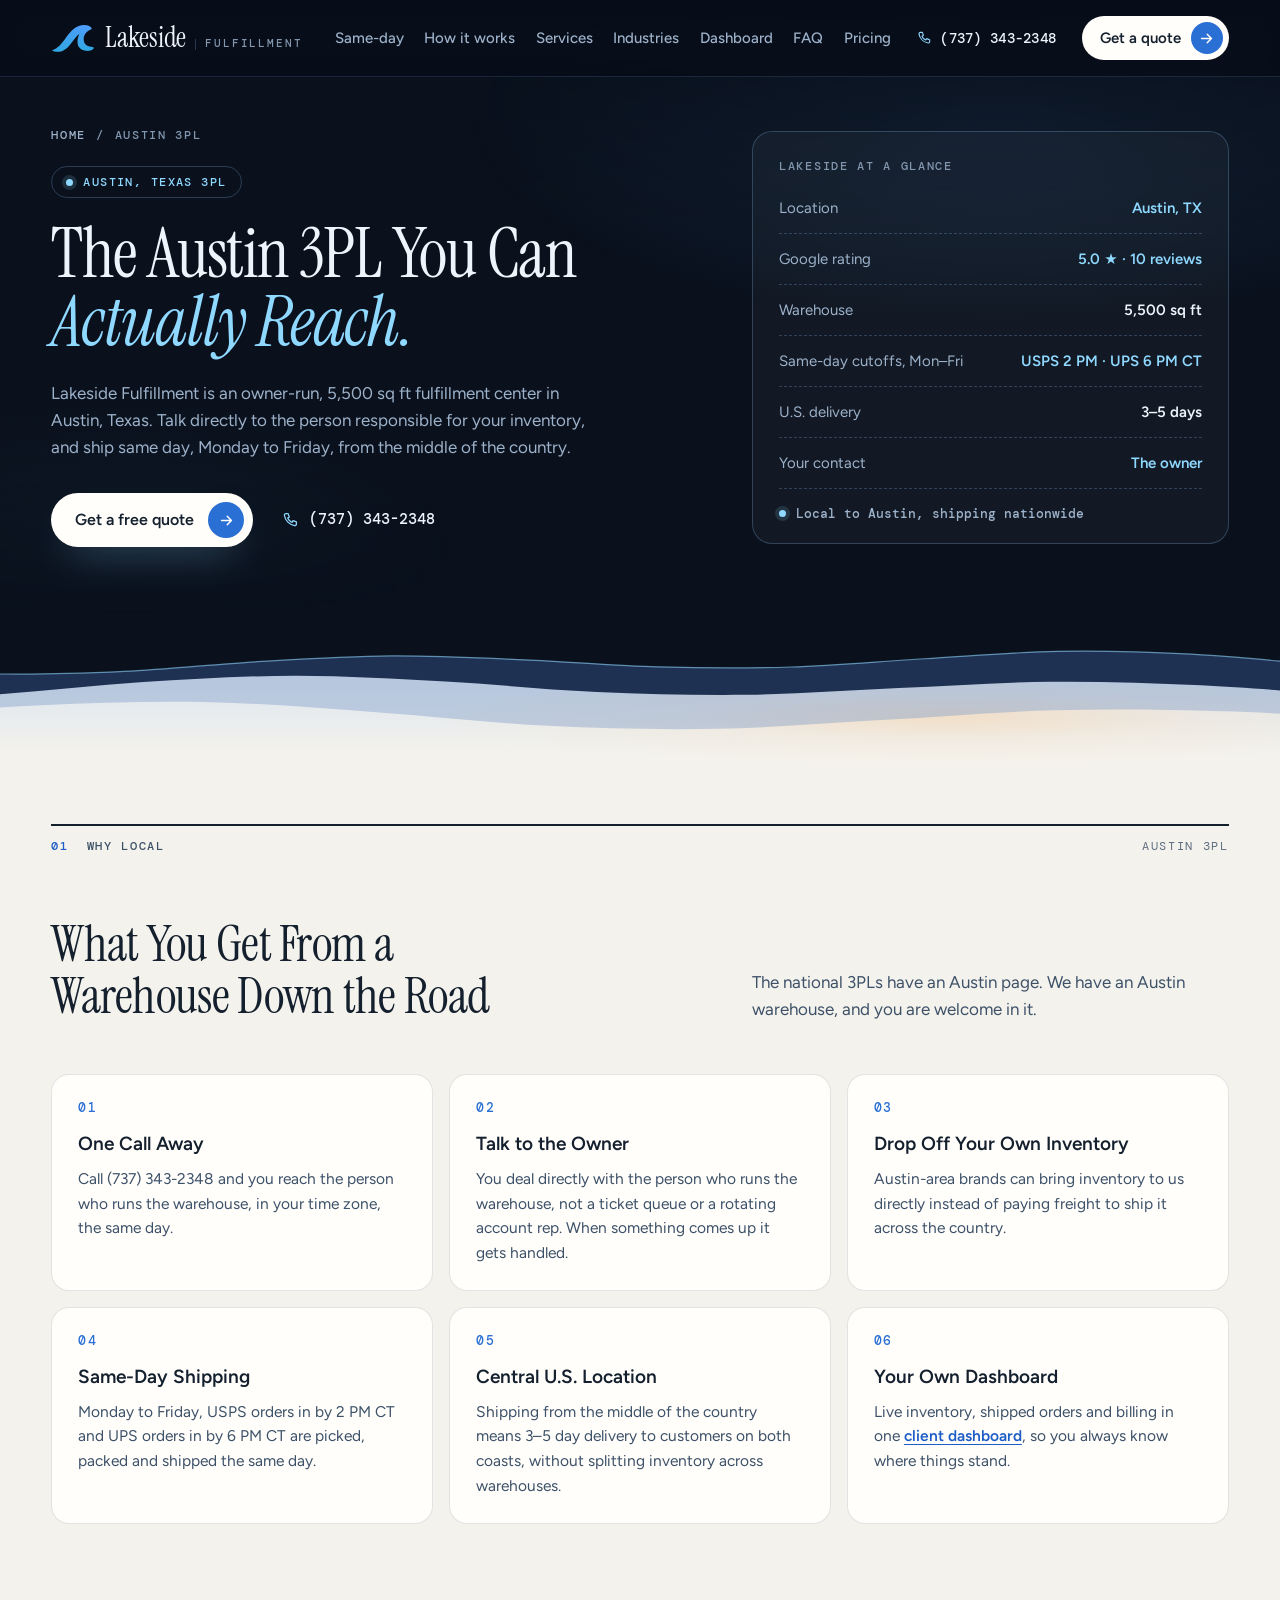
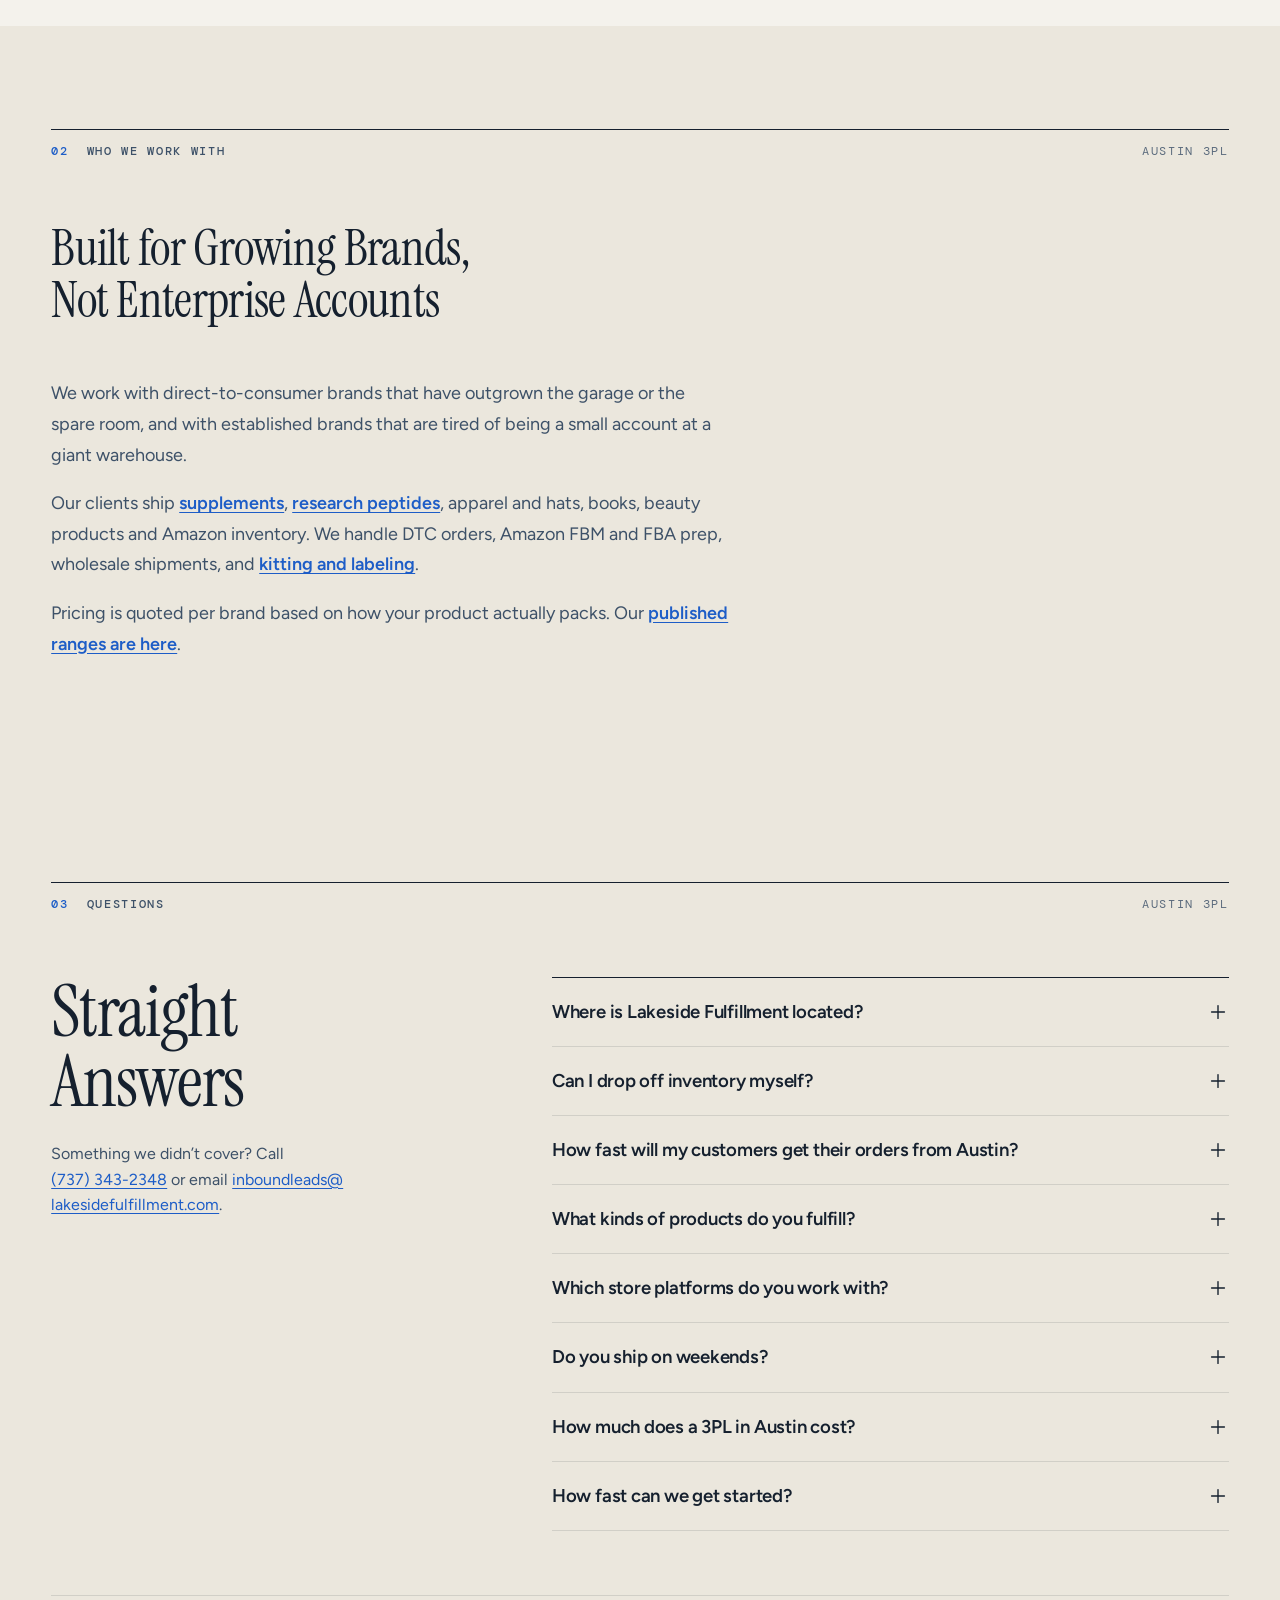
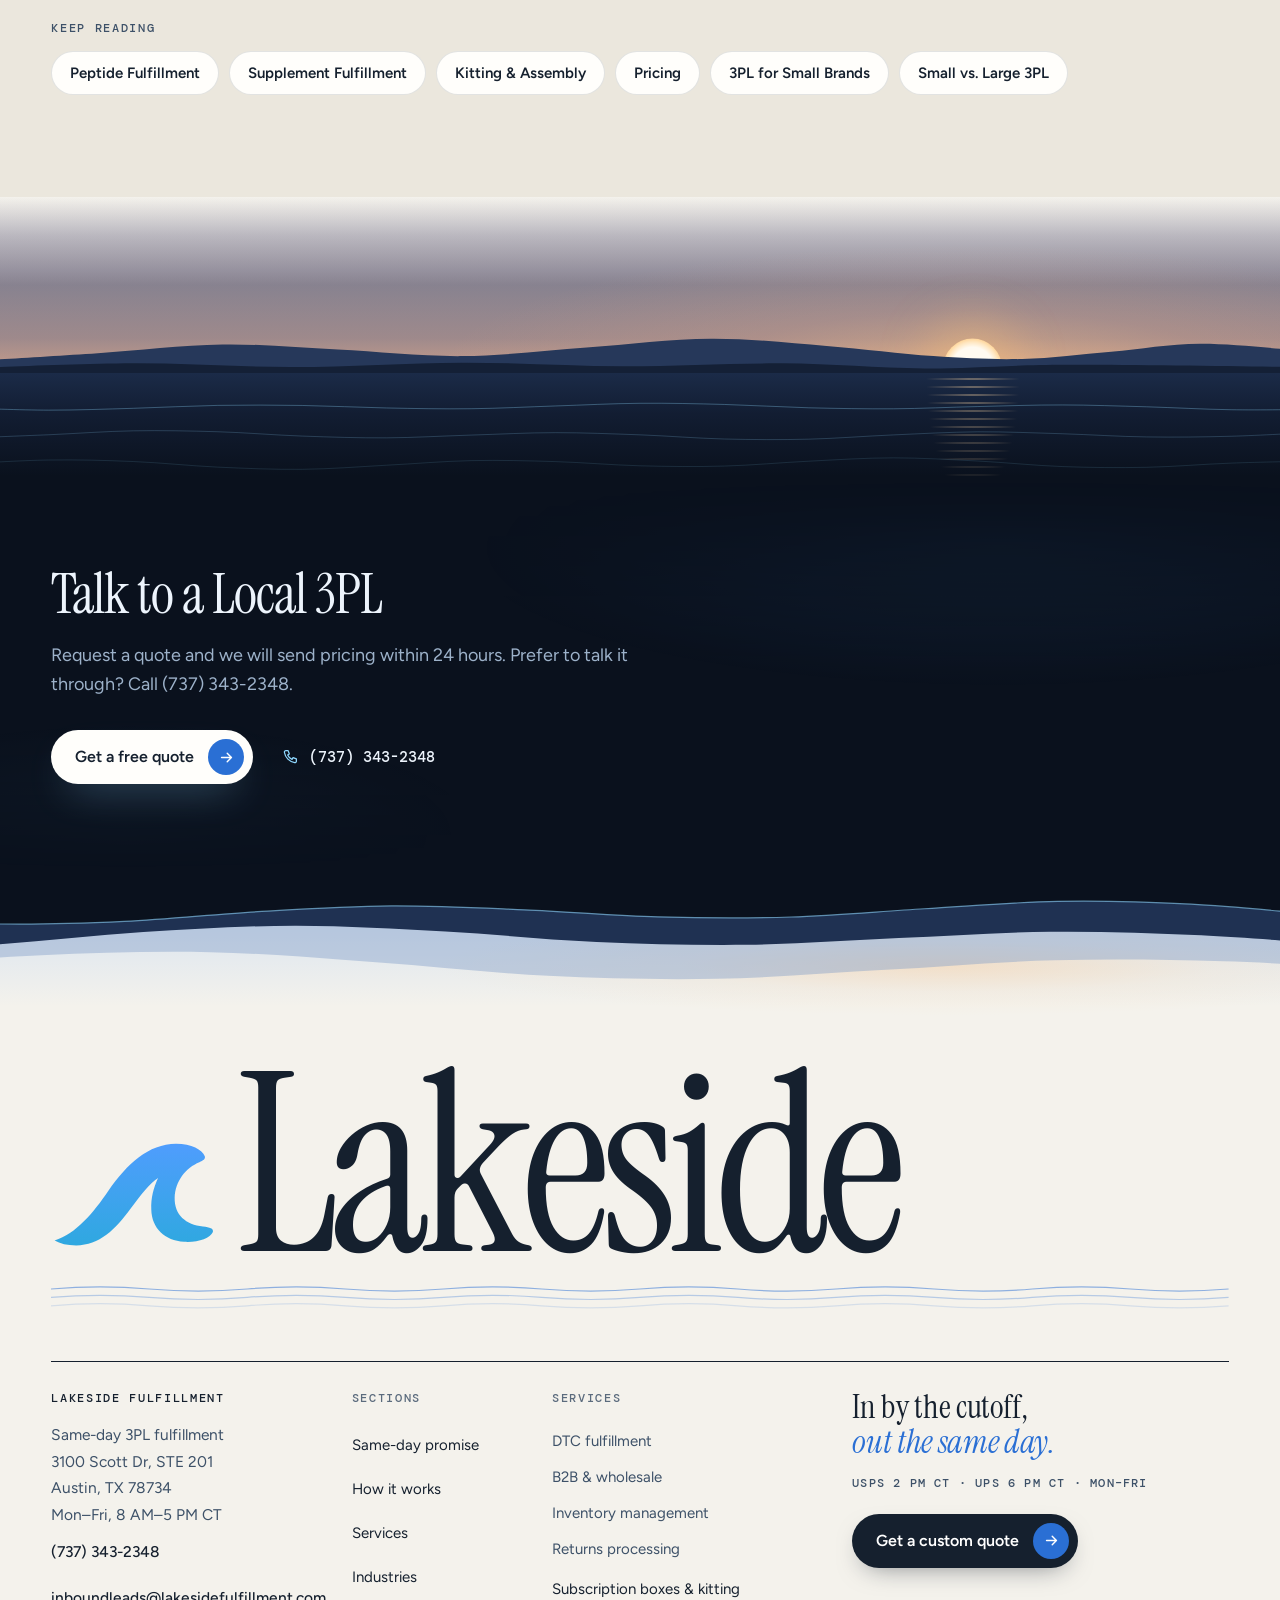
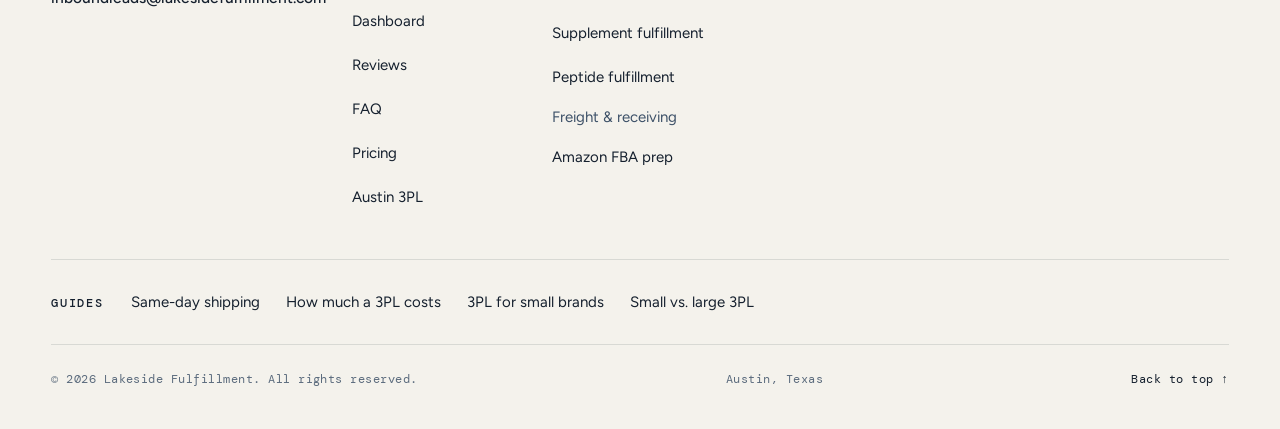
==== commit 94c57c41: "Four answer pages for AI search: same-day shipping, 3PL cost, small brands, small vs. large New page" ====
--- a/austin-3pl/index.html
+++ b/austin-3pl/index.html
@@ -185,7 +185,7 @@
         <details><summary><span>How fast can we get started?</span><svg class="ic pm" aria-hidden="true"><use href="#i-plus"/></svg></summary><div class="ans"><p>Request a quote and we will send pricing within 24 hours, with no commitment. Onboarding can be done in as little as two weeks.</p></div></details>
       </div>
     </div>
-    <div class="lp-related"><p>Keep reading</p><ul><li><a href="/peptide-fulfillment/">Peptide Fulfillment</a></li><li><a href="/supplement-fulfillment/">Supplement Fulfillment</a></li><li><a href="/kitting-assembly/">Kitting & Assembly</a></li><li><a href="/pricing/">Pricing</a></li></ul></div>
+    <div class="lp-related"><p>Keep reading</p><ul><li><a href="/peptide-fulfillment/">Peptide Fulfillment</a></li><li><a href="/supplement-fulfillment/">Supplement Fulfillment</a></li><li><a href="/kitting-assembly/">Kitting & Assembly</a></li><li><a href="/pricing/">Pricing</a></li><li><a href="/small-business-3pl/">3PL for Small Brands</a></li><li><a href="/small-vs-large-3pl/">Small vs. Large 3PL</a></li></ul></div>
   </div>
 </section>
 
@@ -234,6 +234,10 @@
         <a class="btn btn-ink" href="/quote/?from=austin-3pl">Get a custom quote<span class="chip" aria-hidden="true"><svg class="ic"><use href="#i-arrow"/></svg></span></a>
       </div>
     </div>
+    <nav class="f-guides" aria-label="Guides">
+      <h2 class="f-h">Guides</h2>
+      <ul><li><a href="/same-day-shipping/">Same-day shipping</a></li><li><a href="/3pl-cost/">How much a 3PL costs</a></li><li><a href="/small-business-3pl/">3PL for small brands</a></li><li><a href="/small-vs-large-3pl/">Small vs. large 3PL</a></li></ul>
+    </nav>
     <div class="foot-bot">
       <p>© 2026 Lakeside Fulfillment. All rights reserved.</p>
       <p>Austin, Texas</p>
--- a/assets/site.css
+++ b/assets/site.css
@@ -995,3 +995,21 @@
   .lp-table td:last-child{align-self:baseline;color:var(--soft);font-size:14.5px}
   .lp-quote blockquote p{font-size:19px}
 }
+
+/* footer Guides row (11-17): the answer pages, linked from every page */
+.f-guides{display:flex;flex-wrap:wrap;align-items:baseline;gap:4px 28px;margin-top:40px;padding-top:20px;border-top:1px solid var(--line)}
+.f-guides .f-h{margin:0;color:var(--ink)}
+.f-guides ul{display:flex;flex-wrap:wrap;gap:0 26px;margin:0;padding:0;list-style:none}
+.f-guides a{display:inline-flex;align-items:center;min-height:44px;font-size:15px;text-decoration:none;color:var(--ink)}
+.f-guides a:hover{color:var(--deep)}
+.f-guides + .foot-bot{margin-top:20px}
+/* comparison table (11-17): three text columns; on a phone each row stacks, with its column name above each answer */
+.lp-table.cmp td{width:33.33%;font-weight:400}
+.lp-table.cmp td:first-child{font-weight:600}
+@media (max-width:760px){
+  .lp-table.cmp tr{grid-template-columns:1fr}
+  .lp-table.cmp td{width:auto}
+  .lp-table.cmp td:first-child{margin-bottom:2px;font-size:17px}
+  .lp-table.cmp td[data-l]{margin-top:12px;color:var(--ink);font-size:16px}
+  .lp-table.cmp td[data-l]::before{content:attr(data-l);display:block;margin-bottom:3px;font:500 11px/1.4 var(--mono);text-transform:uppercase;letter-spacing:.14em;color:var(--soft)}
+}
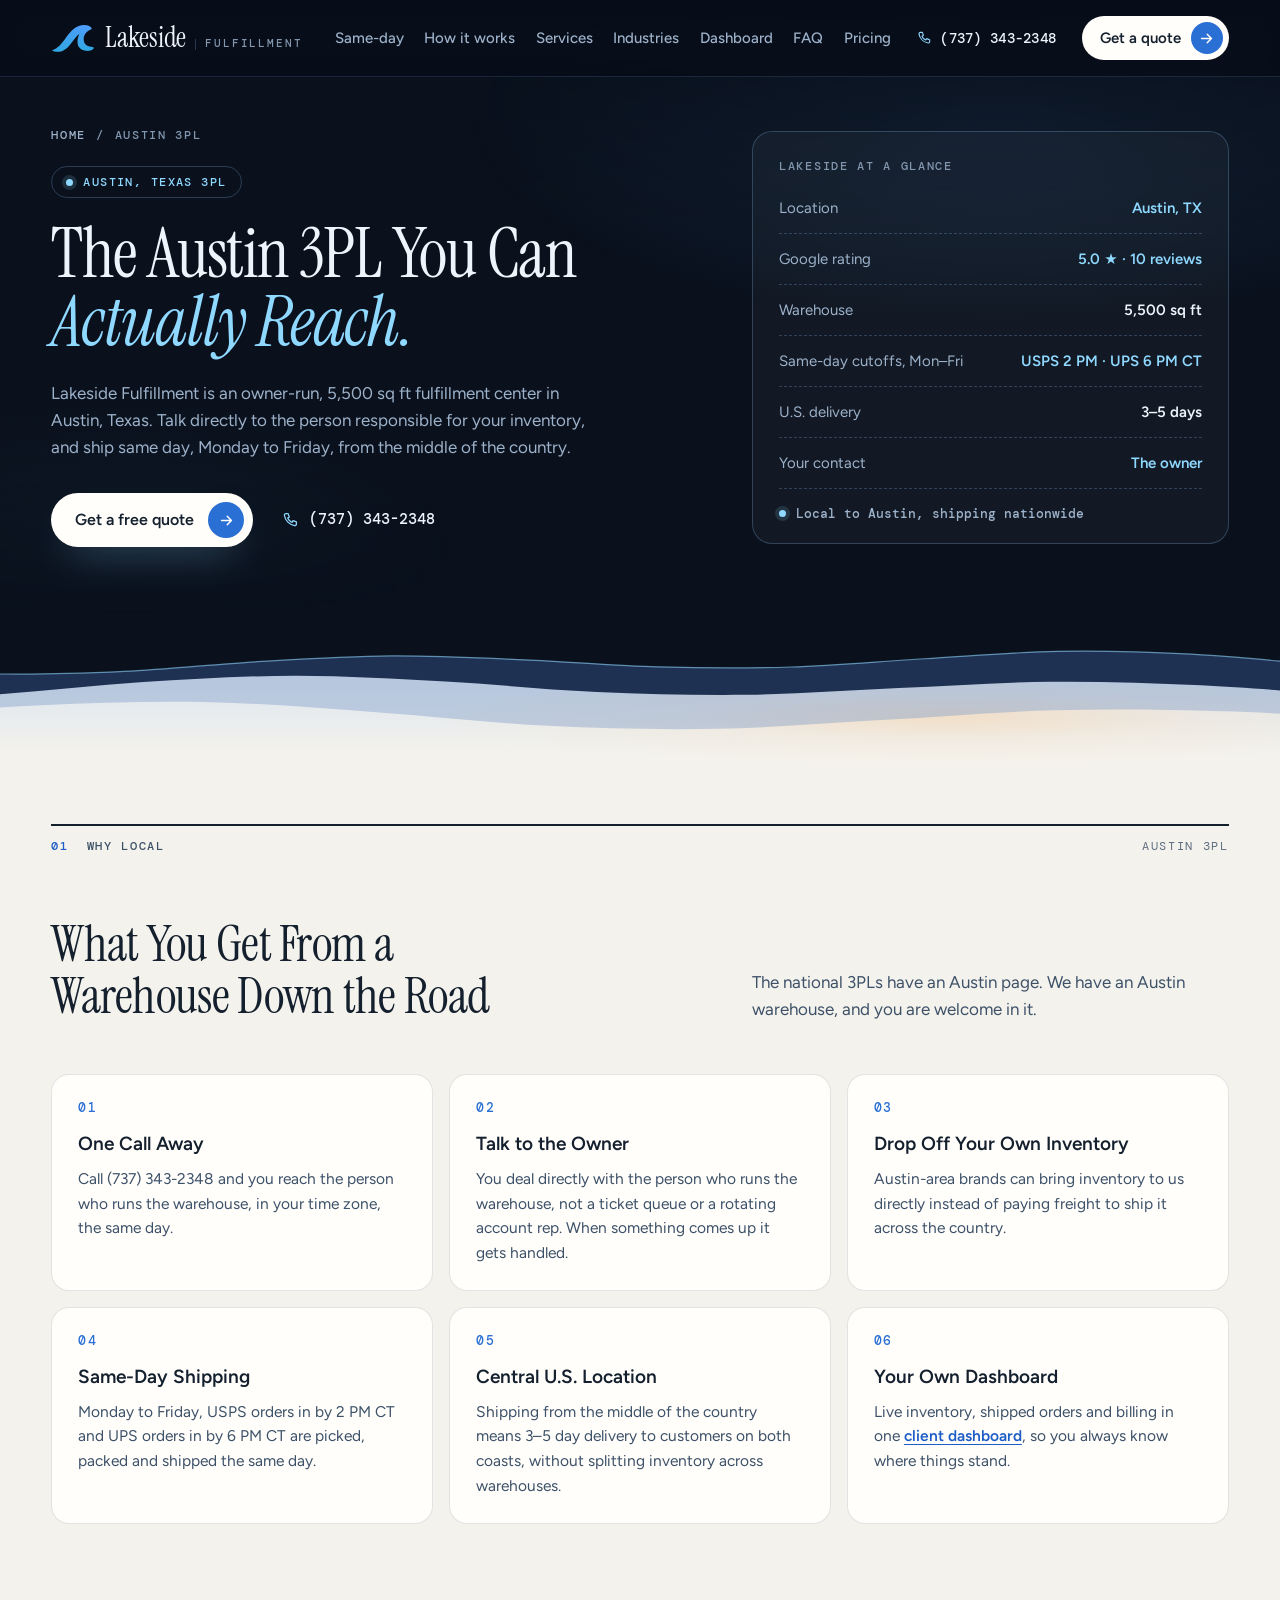
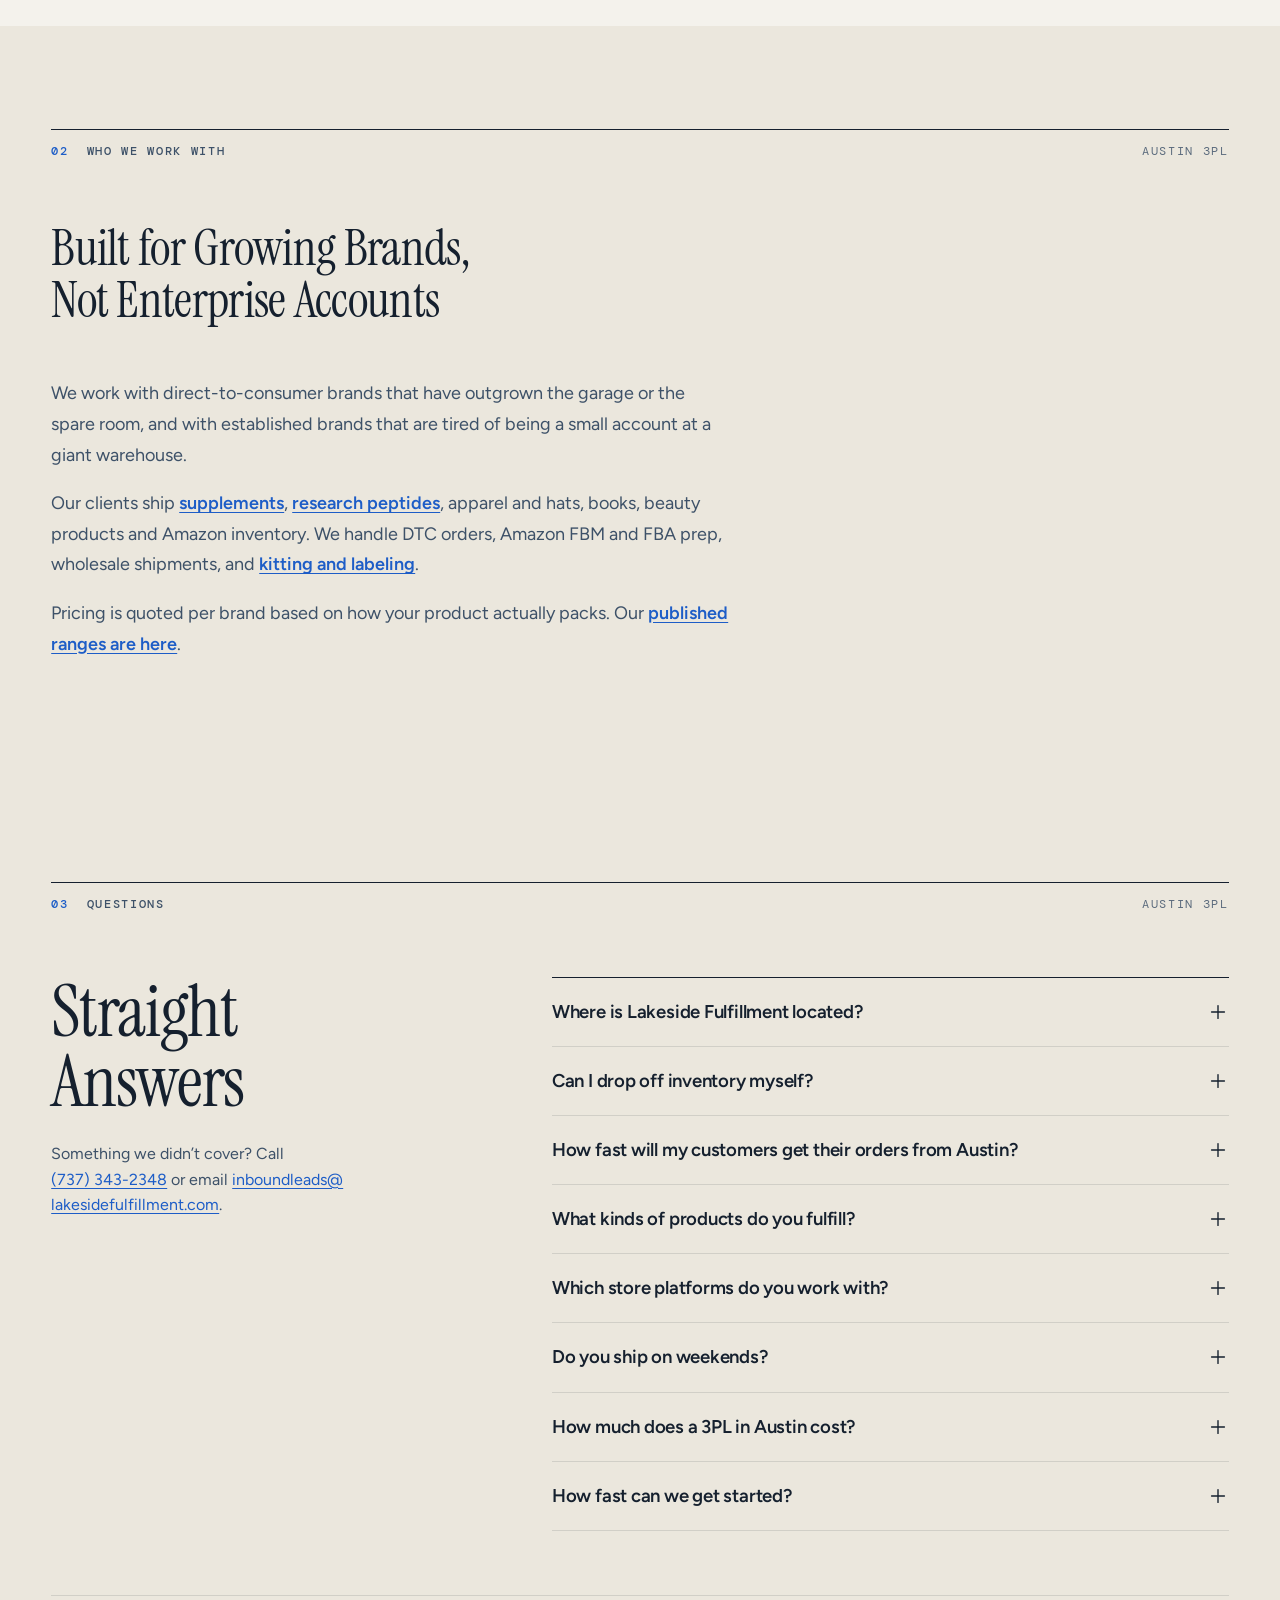
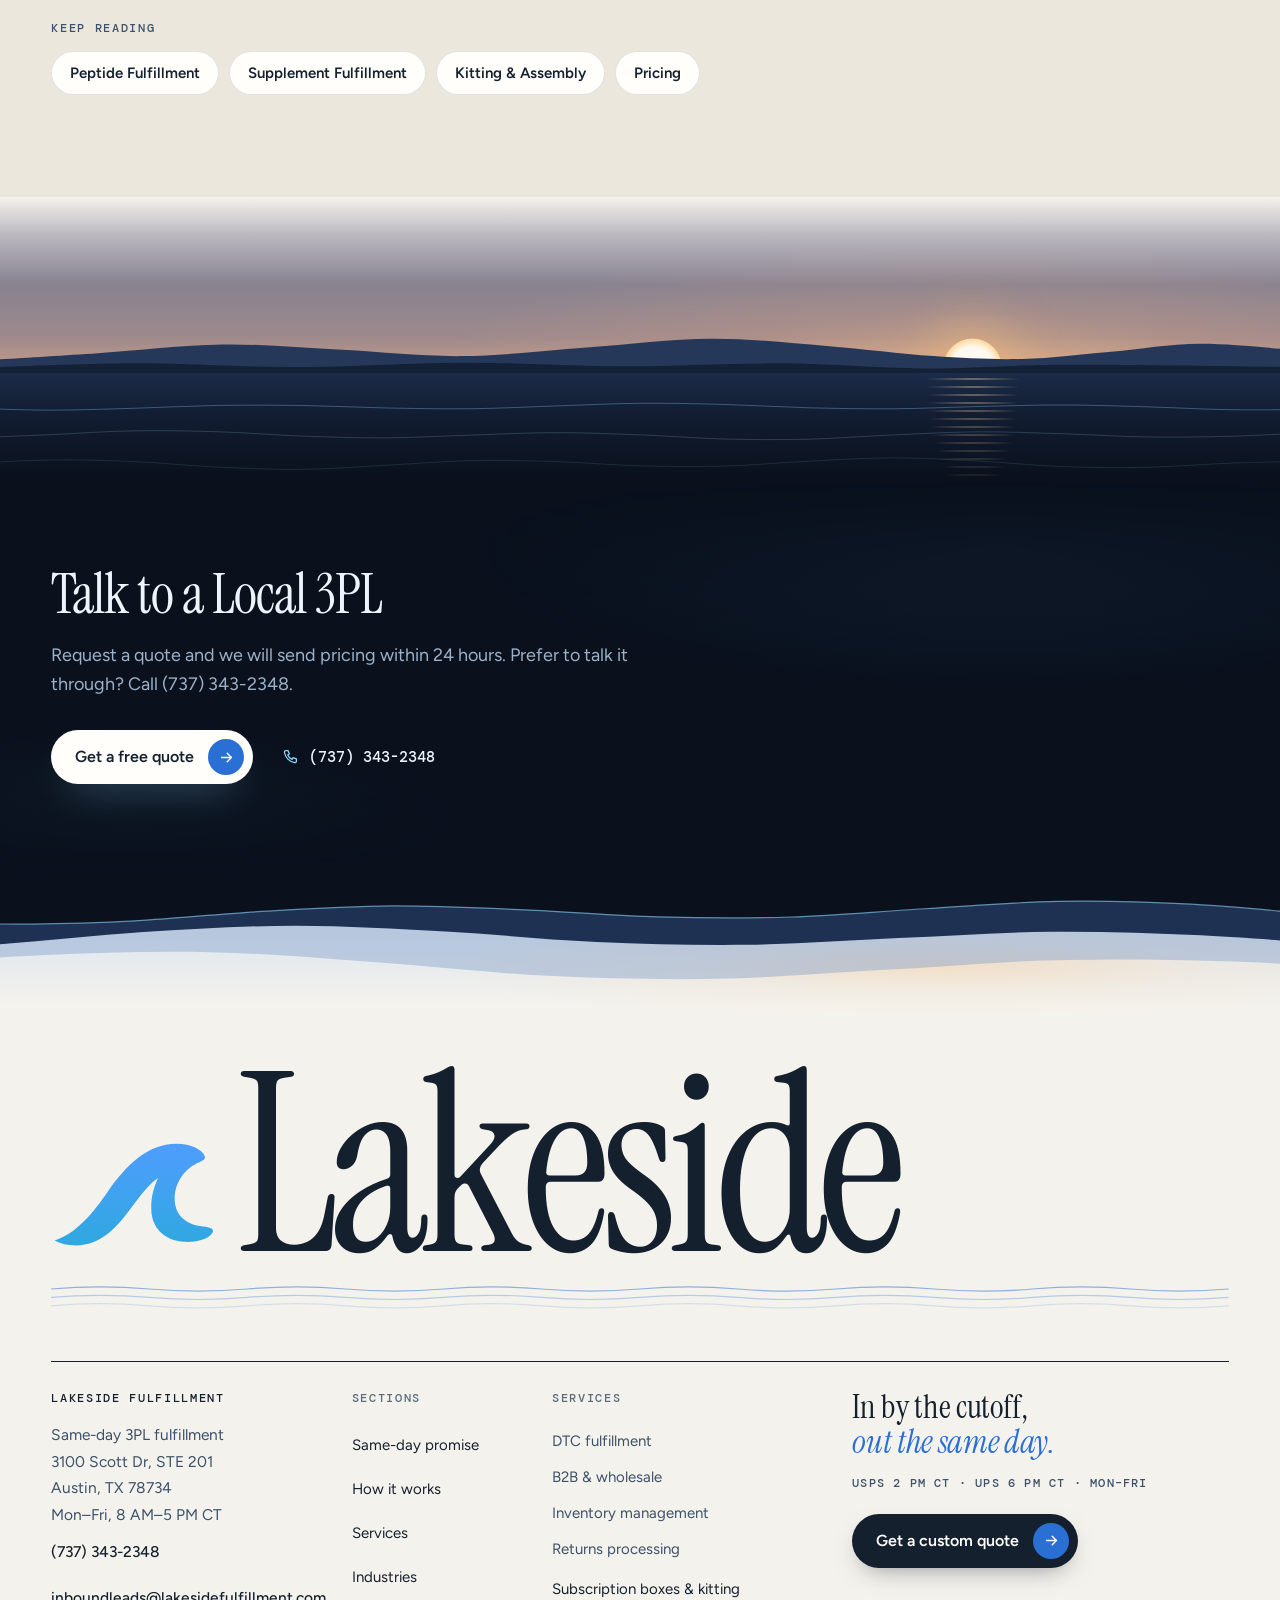
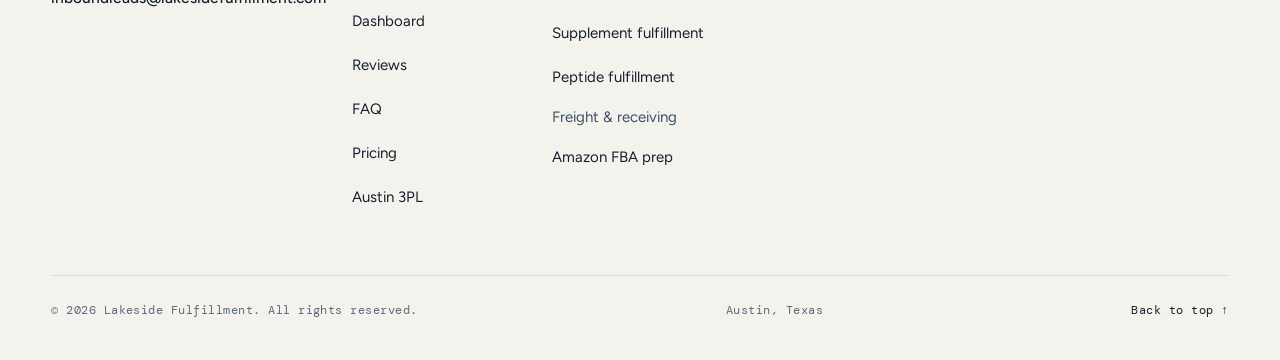
==== commit e0f126ca: "Merge pull request #4 from lakesidefulfillment/handoff-fixes-1117 Nick's 11-17 answers: holiday clos" ====
--- a/austin-3pl/index.html
+++ b/austin-3pl/index.html
@@ -185,7 +185,7 @@
         <details><summary><span>How fast can we get started?</span><svg class="ic pm" aria-hidden="true"><use href="#i-plus"/></svg></summary><div class="ans"><p>Request a quote and we will send pricing within 24 hours, with no commitment. Onboarding can be done in as little as two weeks.</p></div></details>
       </div>
     </div>
-    <div class="lp-related"><p>Keep reading</p><ul><li><a href="/peptide-fulfillment/">Peptide Fulfillment</a></li><li><a href="/supplement-fulfillment/">Supplement Fulfillment</a></li><li><a href="/kitting-assembly/">Kitting & Assembly</a></li><li><a href="/pricing/">Pricing</a></li><li><a href="/small-business-3pl/">3PL for Small Brands</a></li><li><a href="/small-vs-large-3pl/">Small vs. Large 3PL</a></li></ul></div>
+    <div class="lp-related"><p>Keep reading</p><ul><li><a href="/peptide-fulfillment/">Peptide Fulfillment</a></li><li><a href="/supplement-fulfillment/">Supplement Fulfillment</a></li><li><a href="/kitting-assembly/">Kitting & Assembly</a></li><li><a href="/pricing/">Pricing</a></li></ul></div>
   </div>
 </section>
 
@@ -234,10 +234,6 @@
         <a class="btn btn-ink" href="/quote/?from=austin-3pl">Get a custom quote<span class="chip" aria-hidden="true"><svg class="ic"><use href="#i-arrow"/></svg></span></a>
       </div>
     </div>
-    <nav class="f-guides" aria-label="Guides">
-      <h2 class="f-h">Guides</h2>
-      <ul><li><a href="/same-day-shipping/">Same-day shipping</a></li><li><a href="/3pl-cost/">How much a 3PL costs</a></li><li><a href="/small-business-3pl/">3PL for small brands</a></li><li><a href="/small-vs-large-3pl/">Small vs. large 3PL</a></li></ul>
-    </nav>
     <div class="foot-bot">
       <p>© 2026 Lakeside Fulfillment. All rights reserved.</p>
       <p>Austin, Texas</p>
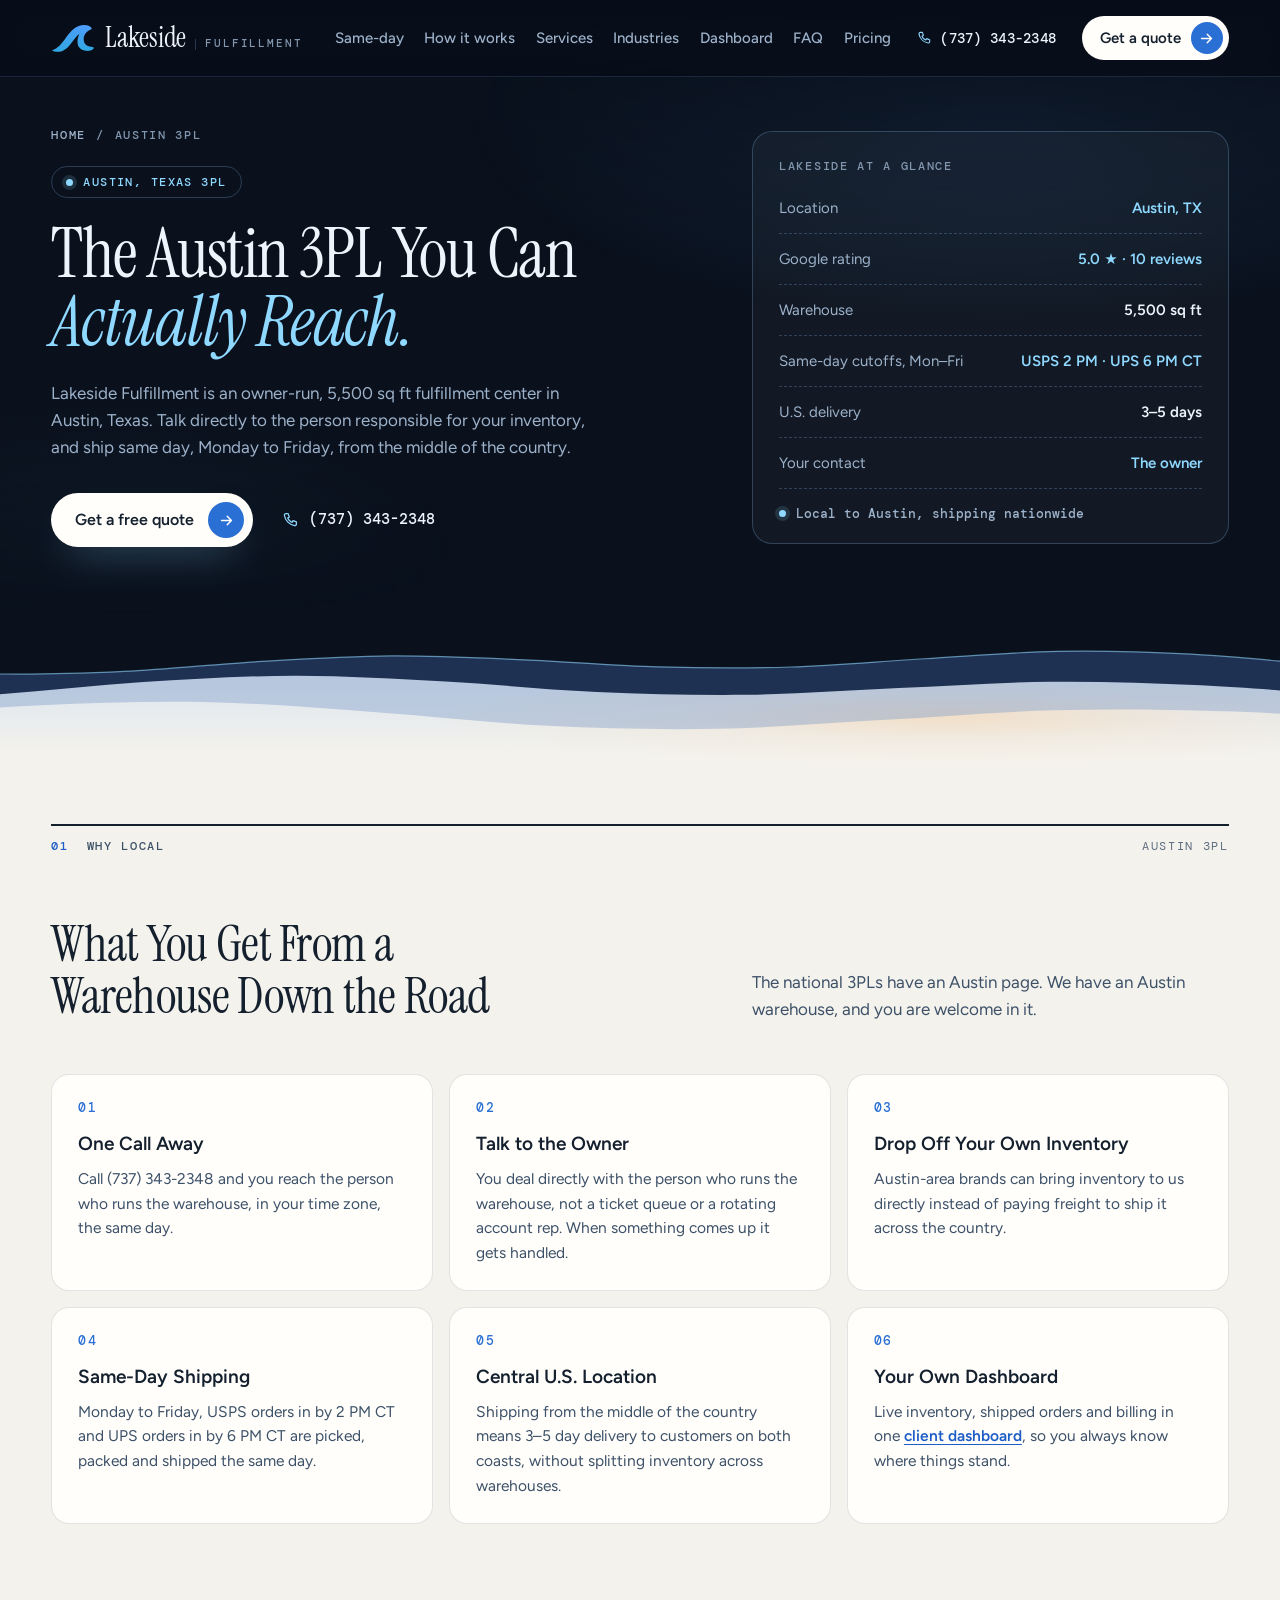
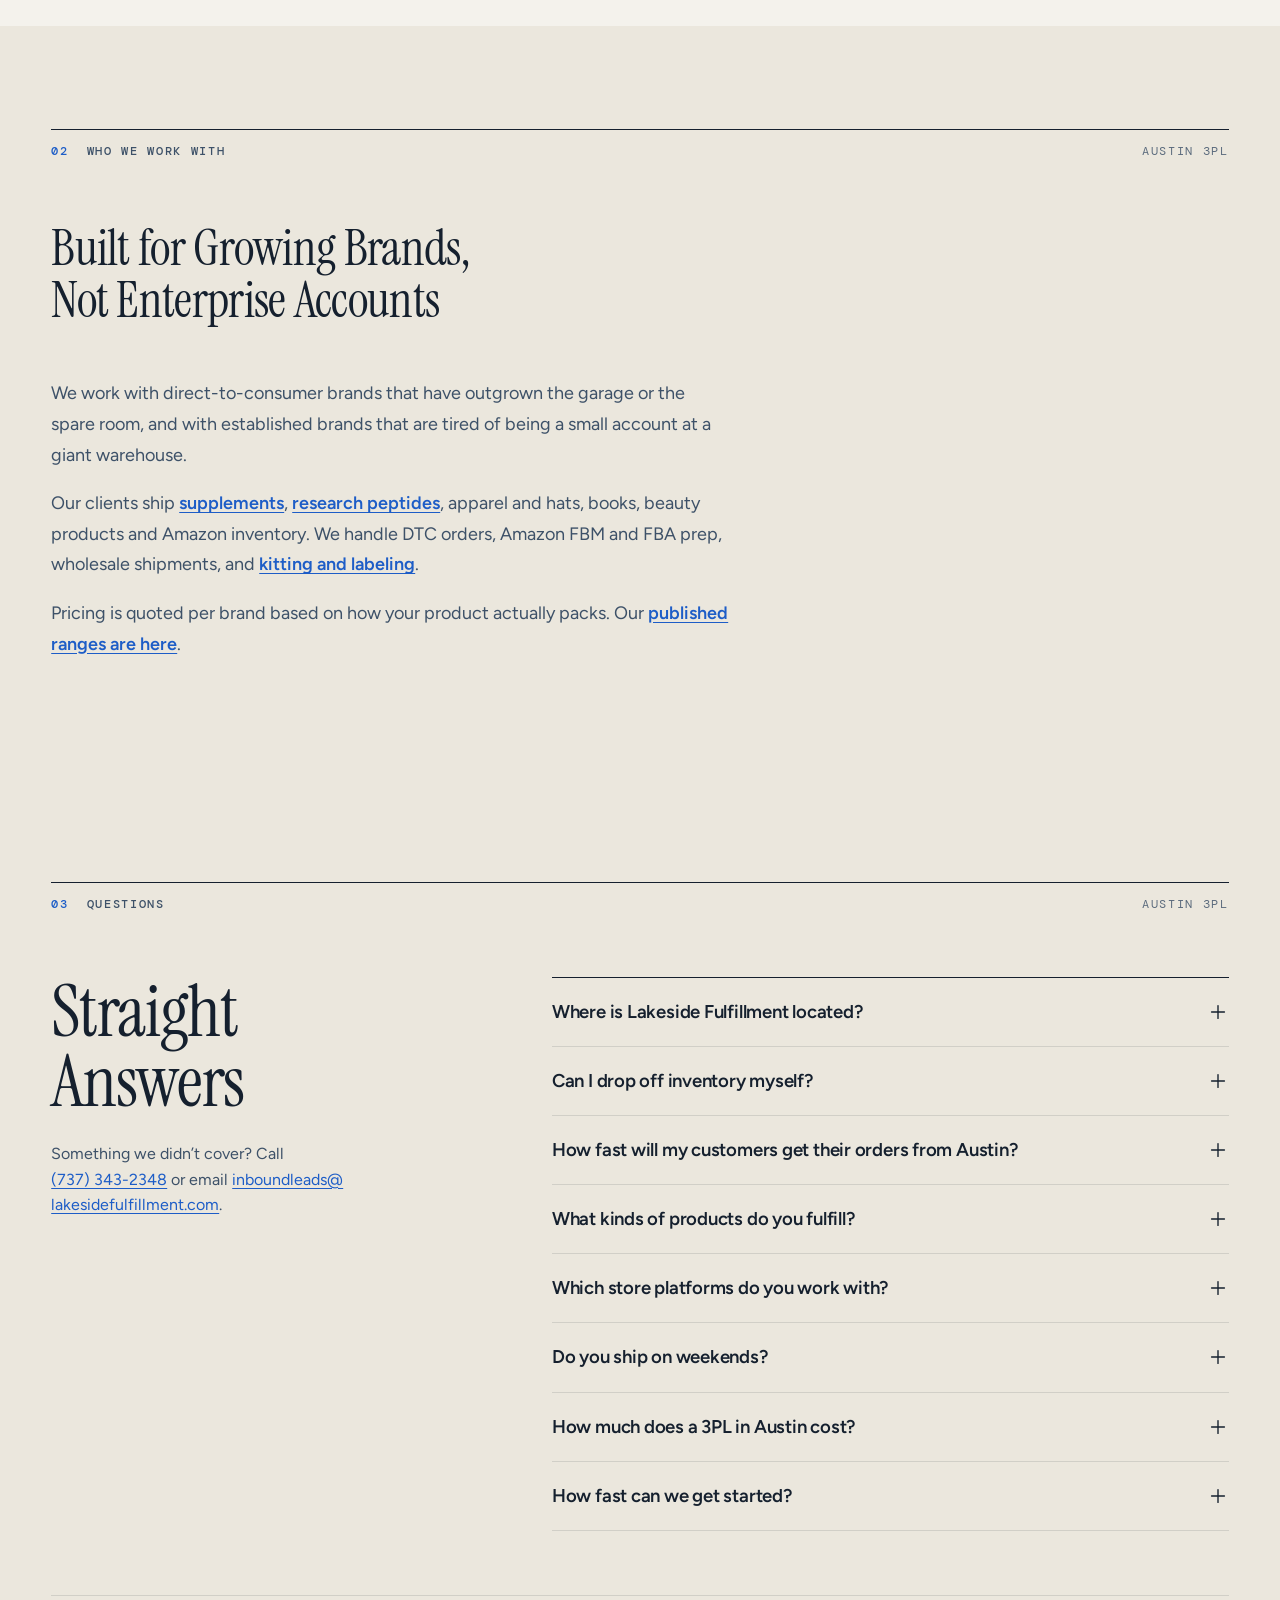
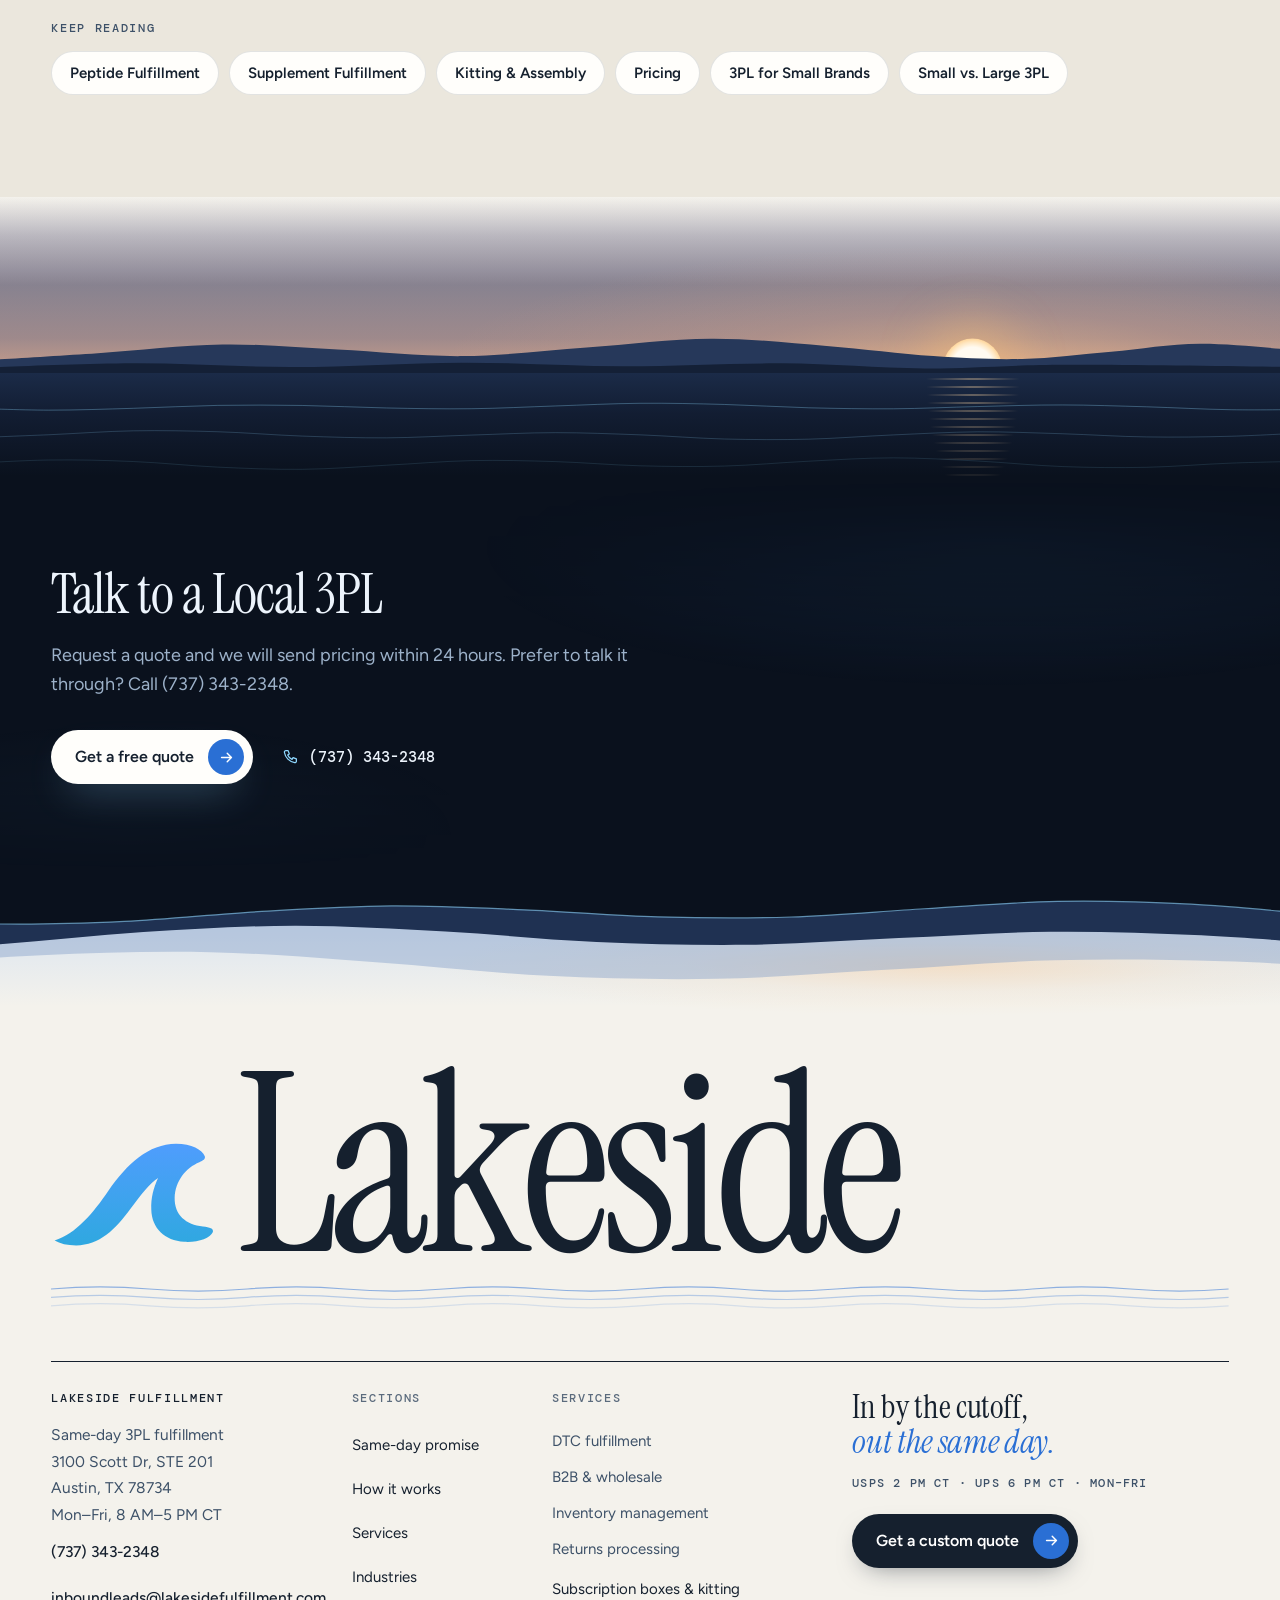
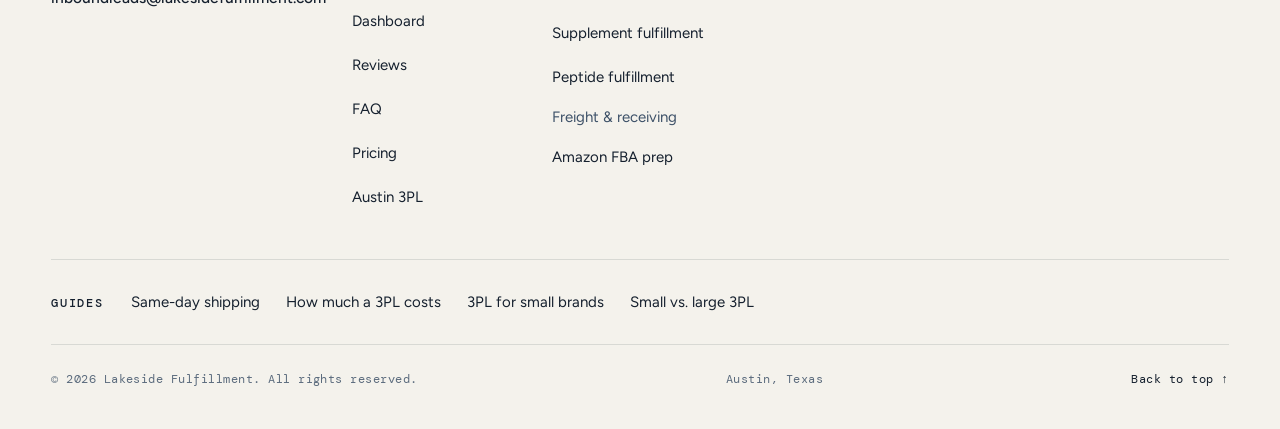
==== commit 1c2198ce: "Merge pull request #5 from lakesidefulfillment/aeo-pages-1 Four answer pages for AI search" ====
--- a/austin-3pl/index.html
+++ b/austin-3pl/index.html
@@ -185,7 +185,7 @@
         <details><summary><span>How fast can we get started?</span><svg class="ic pm" aria-hidden="true"><use href="#i-plus"/></svg></summary><div class="ans"><p>Request a quote and we will send pricing within 24 hours, with no commitment. Onboarding can be done in as little as two weeks.</p></div></details>
       </div>
     </div>
-    <div class="lp-related"><p>Keep reading</p><ul><li><a href="/peptide-fulfillment/">Peptide Fulfillment</a></li><li><a href="/supplement-fulfillment/">Supplement Fulfillment</a></li><li><a href="/kitting-assembly/">Kitting & Assembly</a></li><li><a href="/pricing/">Pricing</a></li></ul></div>
+    <div class="lp-related"><p>Keep reading</p><ul><li><a href="/peptide-fulfillment/">Peptide Fulfillment</a></li><li><a href="/supplement-fulfillment/">Supplement Fulfillment</a></li><li><a href="/kitting-assembly/">Kitting & Assembly</a></li><li><a href="/pricing/">Pricing</a></li><li><a href="/small-business-3pl/">3PL for Small Brands</a></li><li><a href="/small-vs-large-3pl/">Small vs. Large 3PL</a></li></ul></div>
   </div>
 </section>
 
@@ -234,6 +234,10 @@
         <a class="btn btn-ink" href="/quote/?from=austin-3pl">Get a custom quote<span class="chip" aria-hidden="true"><svg class="ic"><use href="#i-arrow"/></svg></span></a>
       </div>
     </div>
+    <nav class="f-guides" aria-label="Guides">
+      <h2 class="f-h">Guides</h2>
+      <ul><li><a href="/same-day-shipping/">Same-day shipping</a></li><li><a href="/3pl-cost/">How much a 3PL costs</a></li><li><a href="/small-business-3pl/">3PL for small brands</a></li><li><a href="/small-vs-large-3pl/">Small vs. large 3PL</a></li></ul>
+    </nav>
     <div class="foot-bot">
       <p>© 2026 Lakeside Fulfillment. All rights reserved.</p>
       <p>Austin, Texas</p>
